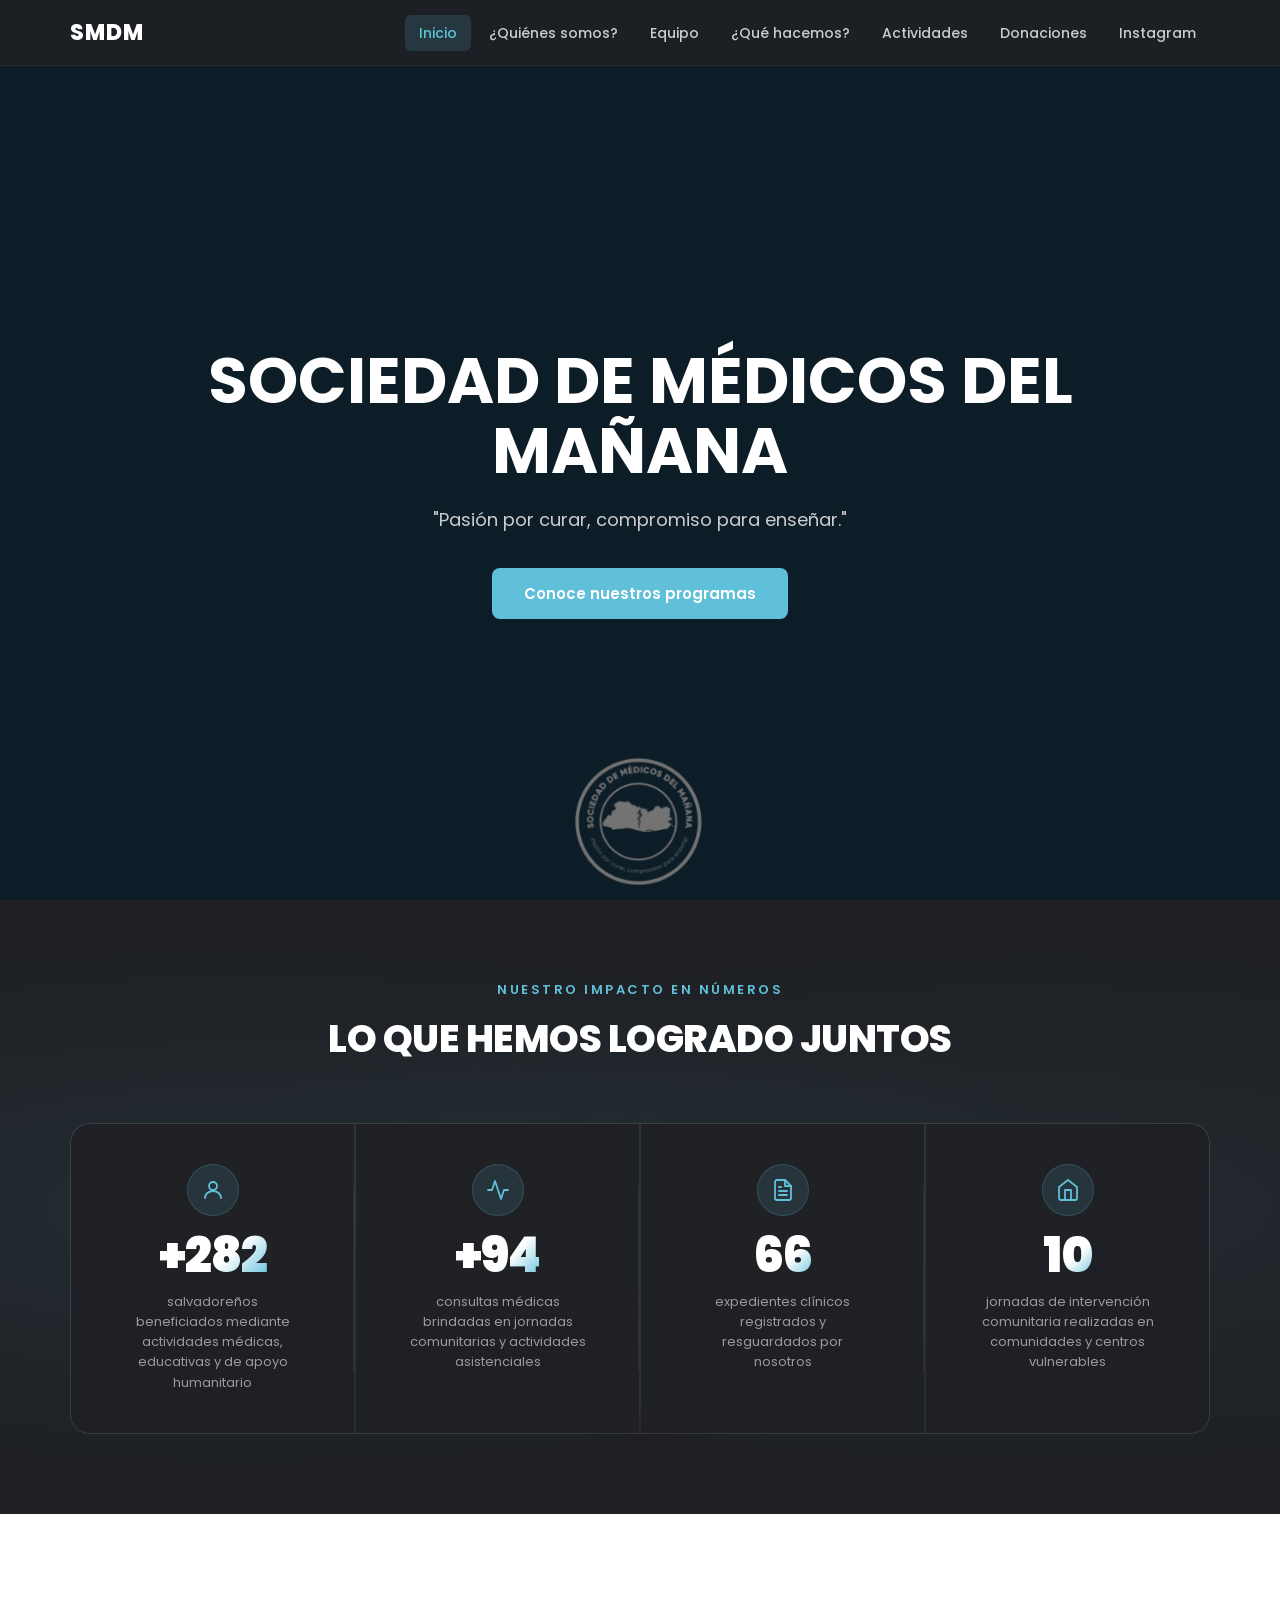
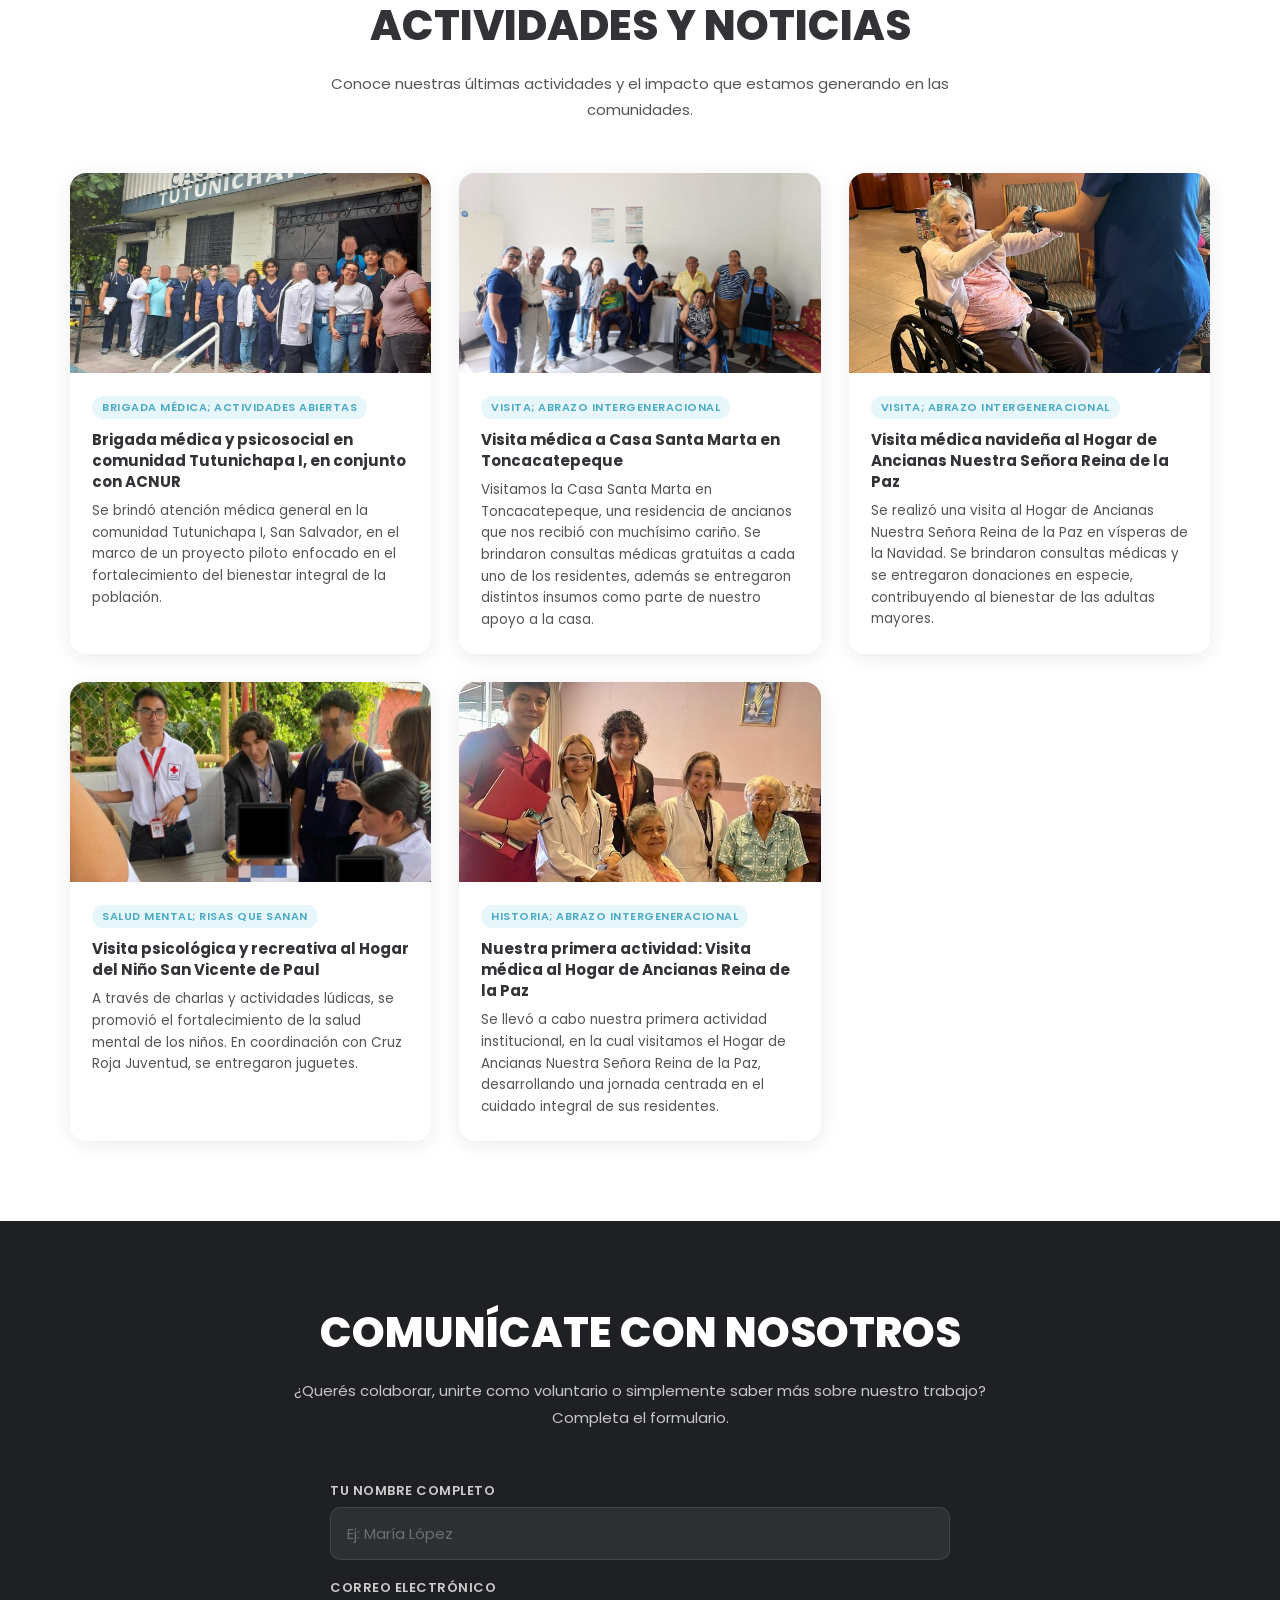
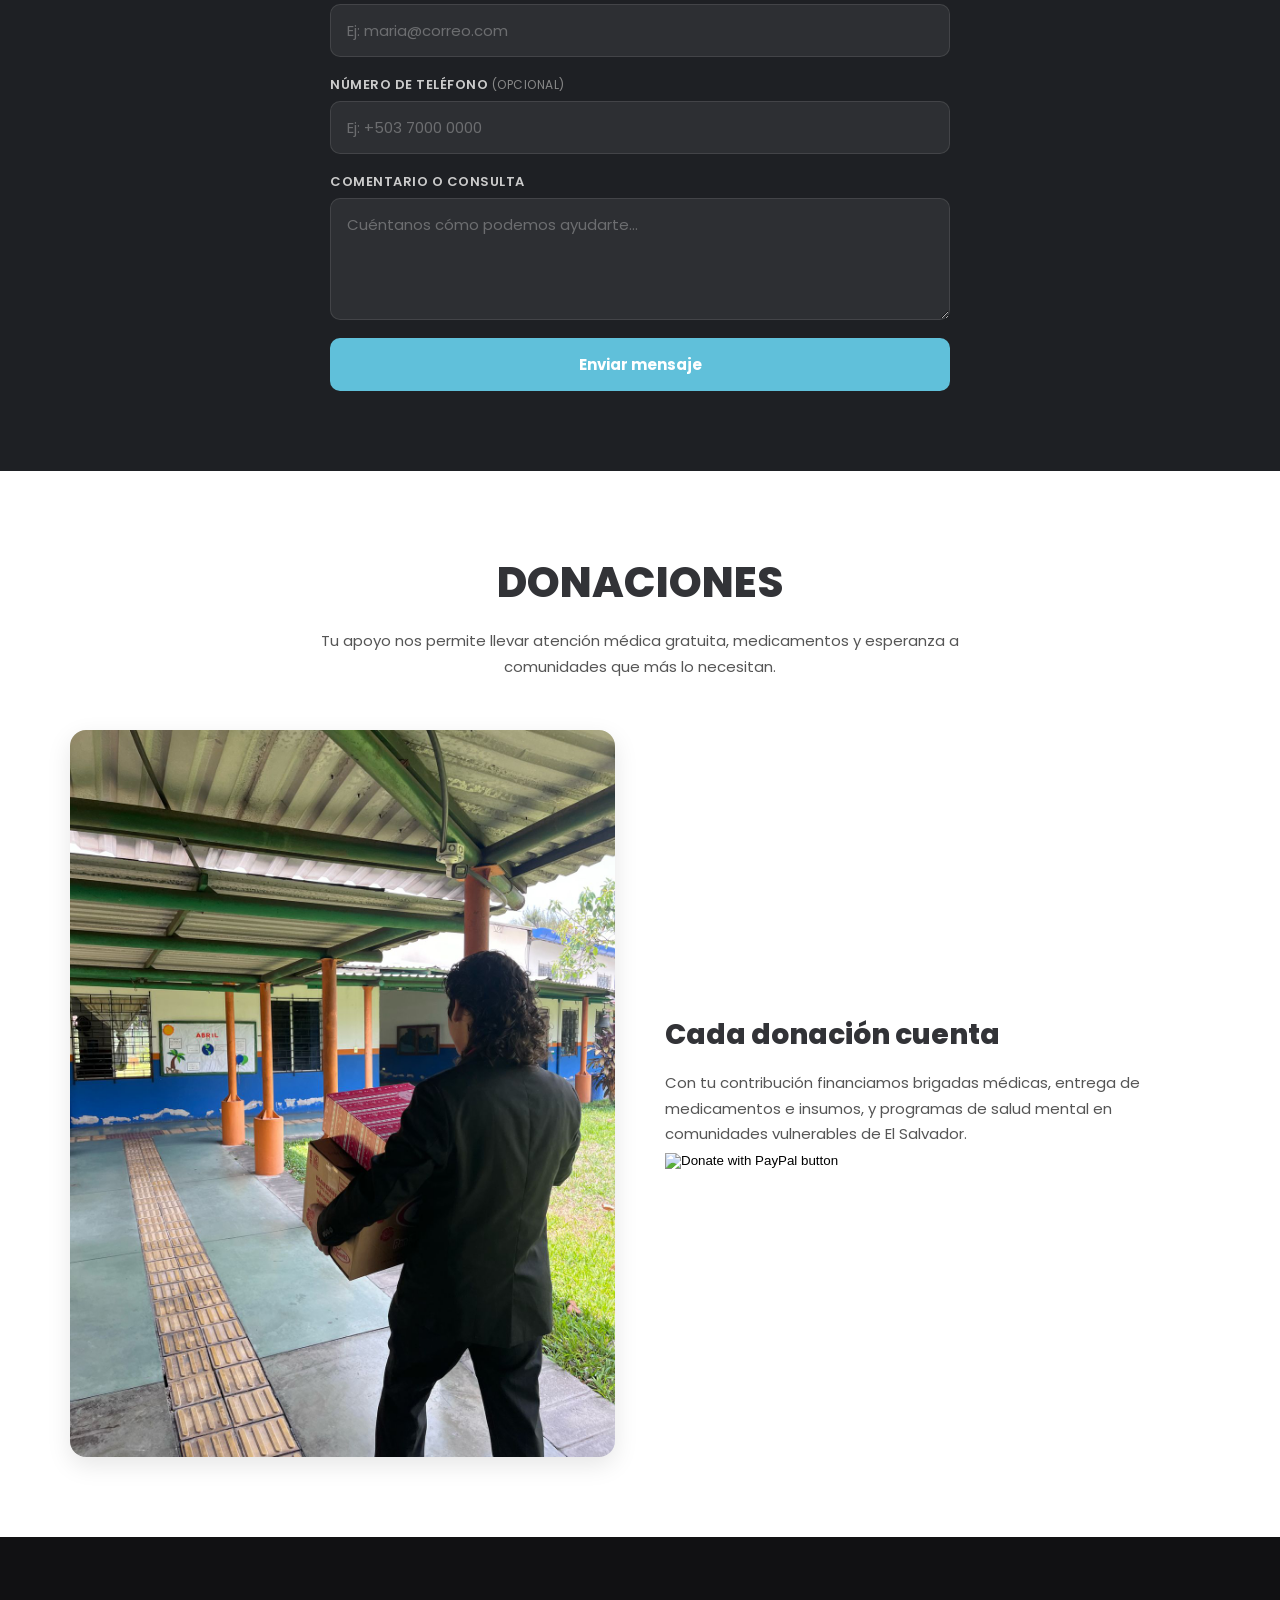
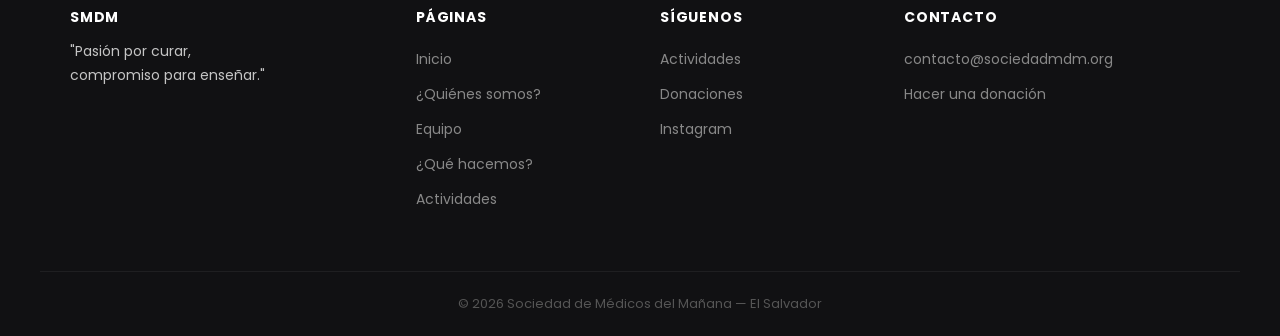
==== index.html @ a744919a "Add files via upload" ====
<!DOCTYPE html>
<html lang="es">
<head>
  <meta charset="UTF-8">
  <meta name="viewport" content="width=device-width, initial-scale=1.0">
  <title>Sociedad de Médicos del Mañana</title>
  <link rel="icon" type="image/x-icon" href="imagenes/favicon.ico">
  <link rel="preconnect" href="https://fonts.googleapis.com">
  <link rel="preconnect" href="https://fonts.gstatic.com" crossorigin>
  <link href="https://fonts.googleapis.com/css2?family=Poppins:wght@300;400;500;600;700;800;900&display=swap" rel="stylesheet">
  <link rel="stylesheet" href="style.css">
  <link rel="stylesheet" href="https://cdn.jsdelivr.net/npm/aos@2.3.4/dist/aos.css" media="print" onload="this.media='all'">
  <meta name="description" content="Sociedad de Médicos del Mañana: llevamos atención médica gratuita, educación en salud y apoyo humanitario a comunidades vulnerables de El Salvador.">
  <link rel="canonical" href="https://sociedadmdm.org/">
  <meta property="og:title" content="Sociedad de Médicos del Mañana">
  <meta property="og:description" content="Llevamos atención médica gratuita, educación en salud y apoyo humanitario a comunidades vulnerables de El Salvador.">
  <meta property="og:image" content="https://sociedadmdm.org/imagenes/MDMBACKWEB.png">
  <meta property="og:url" content="https://sociedadmdm.org/">
  <meta property="og:type" content="website">
  <meta name="twitter:card" content="summary_large_image">
  <meta name="twitter:title" content="Sociedad de Médicos del Mañana">
  <meta name="twitter:description" content="Llevamos atención médica gratuita, educación en salud y apoyo humanitario a comunidades vulnerables de El Salvador.">
  <meta name="twitter:image" content="https://sociedadmdm.org/imagenes/MDMBACKWEB.png">
</head>
<body>


  <header class="site-header">
    <div class="nav-container container">
      <a href="index.html" class="logo">SMDM</a>

      <button id="menu-toggle" class="menu-toggle" aria-expanded="false" aria-controls="navbar" aria-label="Abrir menú">
        <img src="imagenes/menu.png" class="menu-icono" alt="Menú">
      </button>

      <nav id="navbar" class="navbar">
        <ul>
          <li><a href="index.html" class="active">Inicio</a></li>
          <li><a href="quienes-somos.html">¿Quiénes somos?</a></li>
          <li><a href="equipo.html">Equipo</a></li>
          <li><a href="que-hacemos.html">¿Qué hacemos?</a></li>
          <li><a href="actividades.html">Actividades</a></li>
          <li><a href="donaciones.html">Donaciones</a></li>
          <li><a href="https://www.instagram.com/sociedad_mdm/" target="_blank" rel="noopener noreferrer">Instagram</a></li>
        </ul>
      </nav>
    </div>
  </header>

 
  <section class="hero">
    <div class="hero-content container" data-aos="fade-up">
      <h1>Sociedad de Médicos del Mañana</h1>
      <p>"Pasión por curar, compromiso para enseñar."</p>
      <a href="que-hacemos.html" class="btn-primary">Conoce nuestros programas</a>
    </div>
  </section>

  <!-- SECCIÓN DE IMPACTO -->
  <section class="seccion-impacto">
    <div class="container">
      <div class="impacto-encabezado" data-aos="fade-up">
        <p class="impacto-subtitulo">Nuestro impacto en números</p>
        <h2>Lo que hemos logrado juntos</h2>
      </div>
      <div class="impacto-cifras" data-aos="fade-up" data-aos-delay="100">

        <!-- 1: +300 Salvadoreños -->
        <div class="cifra-item">
          <div class="cifra-icono">
            <svg xmlns="http://www.w3.org/2000/svg" viewBox="0 0 24 24" fill="none" stroke="currentColor" stroke-width="1.8" stroke-linecap="round" stroke-linejoin="round">
              <circle cx="12" cy="8" r="4"/>
              <path d="M4 20c0-4 3.6-7 8-7s8 3 8 7"/>
            </svg>
          </div>
          <div class="cifra-numero" data-target="300" data-prefix="+">0</div>
          <div class="cifra-descripcion">salvadoreños beneficiados mediante actividades médicas, educativas y de apoyo humanitario</div>
        </div>

        <!-- 2: +100 Consultas -->
        <div class="cifra-item">
          <div class="cifra-icono">
            <svg xmlns="http://www.w3.org/2000/svg" viewBox="0 0 24 24" fill="none" stroke="currentColor" stroke-width="1.8" stroke-linecap="round" stroke-linejoin="round">
              <path d="M22 12h-4l-3 9L9 3l-3 9H2"/>
            </svg>
          </div>
          <div class="cifra-numero" data-target="100" data-prefix="+">0</div>
          <div class="cifra-descripcion">consultas médicas brindadas en jornadas comunitarias y actividades asistenciales</div>
        </div>

        <!-- 3: 70 Expedientes -->
        <div class="cifra-item">
          <div class="cifra-icono">
            <svg xmlns="http://www.w3.org/2000/svg" viewBox="0 0 24 24" fill="none" stroke="currentColor" stroke-width="1.8" stroke-linecap="round" stroke-linejoin="round">
              <path d="M14 2H6a2 2 0 0 0-2 2v16a2 2 0 0 0 2 2h12a2 2 0 0 0 2-2V8z"/>
              <polyline points="14 2 14 8 20 8"/>
              <line x1="16" y1="13" x2="8" y2="13"/>
              <line x1="16" y1="17" x2="8" y2="17"/>
              <polyline points="10 9 9 9 8 9"/>
            </svg>
          </div>
          <div class="cifra-numero" data-target="70">0</div>
          <div class="cifra-descripcion">expedientes clínicos registrados y resguardados por nosotros</div>
        </div>

        <!-- 4: 11 Jornadas -->
        <div class="cifra-item">
          <div class="cifra-icono">
            <svg xmlns="http://www.w3.org/2000/svg" viewBox="0 0 24 24" fill="none" stroke="currentColor" stroke-width="1.8" stroke-linecap="round" stroke-linejoin="round">
              <path d="M3 9l9-7 9 7v11a2 2 0 0 1-2 2H5a2 2 0 0 1-2-2z"/>
              <polyline points="9 22 9 12 15 12 15 22"/>
            </svg>
          </div>
          <div class="cifra-numero" data-target="11">0</div>
          <div class="cifra-descripcion">jornadas de intervención comunitaria realizadas en comunidades y centros vulnerables</div>
        </div>

      </div>
    </div>
  </section>
  <!-- FIN SECCIÓN DE IMPACTO -->

  <section class="seccion-clara">
    <div class="container">
      <div class="seccion-encabezado" data-aos="fade-up">
        <h2>Actividades y Noticias</h2>
        <p class="txt-p">Conoce nuestras últimas actividades y el impacto que estamos generando en las comunidades.</p>
      </div>

      <div class="cards-grid" data-aos="fade-up" data-aos-delay="100">

        <div class="card">
          <img src="imagenes/EquipoMDM.jpg" alt="Brigada médica en Tutunichapa">
          <div class="card-body">
            <span class="card-tag">Brigada Médica; Actividades Abiertas</span>
            <h3>Brigada médica y psicosocial en comunidad Tutunichapa I, en conjunto con ACNUR</h3>
            <p>Se brindó atención médica general en la comunidad Tutunichapa I, San Salvador, en el marco de un proyecto piloto enfocado en el fortalecimiento del bienestar integral de la población.</p>
          </div>
        </div>

        <div class="card">
          <img src="imagenes/CasaSantaMartaSMDM.jpeg" alt="Visita médica tonacatepeque">
          <div class="card-body">
            <span class="card-tag">Visita; Abrazo Intergeneracional</span>
            <h3>Visita médica a Casa Santa Marta en Toncacatepeque</h3>
            <p>Visitamos la Casa Santa Marta en Toncacatepeque, una residencia de ancianos que nos recibió con muchísimo cariño. Se brindaron consultas médicas gratuitas a cada uno de los residentes, además se entregaron distintos insumos como parte de nuestro apoyo a la casa.</p>
          </div>
        </div>

        <div class="card">
          <img src="imagenes/aliabumdmsincensu.jpeg" alt="Visita médica navideña">
          <div class="card-body">
            <span class="card-tag">Visita; Abrazo Intergeneracional</span>
            <h3>Visita médica navideña al Hogar de Ancianas Nuestra Señora Reina de la Paz</h3>
            <p>Se realizó una visita al Hogar de Ancianas Nuestra Señora Reina de la Paz en vísperas de la Navidad. Se brindaron consultas médicas y se entregaron donaciones en especie, contribuyendo al bienestar de las adultas mayores.</p>
          </div>
        </div>

        <div class="card">
          <img src="imagenes/niñosmdm.jpeg" alt="Visita al Hogar del Niño">
          <div class="card-body">
            <span class="card-tag">Salud Mental; Risas que Sanan</span>
            <h3>Visita psicológica y recreativa al Hogar del Niño San Vicente de Paul</h3>
            <p>A través de charlas y actividades lúdicas, se promovió el fortalecimiento de la salud mental de los niños. En coordinación con Cruz Roja Juventud, se entregaron juguetes.</p>
          </div>
        </div>


        <div class="card">
          <img src="imagenes/firsttimesincensu.jpeg" alt="Primera actividad SMDM">
          <div class="card-body">
            <span class="card-tag">Historia; Abrazo Intergeneracional</span>
            <h3>Nuestra primera actividad: Visita médica al Hogar de Ancianas Reina de la Paz</h3>
            <p>Se llevó a cabo nuestra primera actividad institucional, en la cual visitamos el Hogar de Ancianas Nuestra Señora Reina de la Paz, desarrollando una jornada centrada en el cuidado integral de sus residentes.</p>
          </div>
        </div>

      </div>
    </div>
  </section>

 
  <section class="seccion-oscura">
    <div class="container">
      <div class="seccion-encabezado claro" data-aos="fade-up">
        <h2>Comunícate con nosotros</h2>
        <p class="txt-p claro">¿Querés colaborar, unirte como voluntario o simplemente saber más sobre nuestro trabajo? Completa el formulario.</p>
      </div>

      <form action="https://formsubmit.co/sociedadmedicosdelmanana@gmail.com" method="POST" class="formulario-contacto" data-aos="fade-up" data-aos-delay="100">
        <div class="form-group">
          <label for="nombre">Tu nombre completo</label>
          <input type="text" id="nombre" name="nombre" placeholder="Ej: María López" required>
        </div>
        <div class="form-group">
          <label for="email">Correo electrónico</label>
          <input type="email" id="email" name="email" placeholder="Ej: maria@correo.com" required>
        </div>
        <div class="form-group">
          <label for="telefono">Número de teléfono <span class="opcional">(opcional)</span></label>
          <input type="tel" id="telefono" name="telefono" placeholder="Ej: +503 7000 0000">
        </div>
        <div class="form-group">
          <label for="mensaje">Comentario o consulta</label>
          <textarea id="mensaje" name="mensaje" rows="4" placeholder="Cuéntanos cómo podemos ayudarte..." required></textarea>
        </div>
        <button type="submit">Enviar mensaje</button>
      </form>
    </div>
  </section>

  
  <section class="seccion-clara" id="dona">
    <div class="container">
      <div class="seccion-encabezado" data-aos="fade-up">
        <h2>Donaciones</h2>
        <p class="txt-p">Tu apoyo nos permite llevar atención médica gratuita, medicamentos y esperanza a comunidades que más lo necesitan.</p>
      </div>

      <div class="donacion-bloque" data-aos="fade-up" data-aos-delay="100">
        <div class="donacion-imagen">
          <img src="imagenes/donacion.jpg" alt="Apoyo comunitario">
        </div>
        <div class="donacion-info">
          <h3>Cada donación cuenta</h3>
          <p>Con tu contribución financiamos brigadas médicas, entrega de medicamentos e insumos, y programas de salud mental en comunidades vulnerables de El Salvador.</p>
           <form action="https://www.paypal.com/donate" method="post" target="_top">
<input type="hidden" name="hosted_button_id" value="MQRLVW6FL57GQ" />
<input type="image" src="https://www.paypalobjects.com/en_US/i/btn/btn_donateCC_LG.gif" border="0" name="submit" title="PayPal - The safer, easier way to pay online!" alt="Donate with PayPal button" />
<img alt="" border="0" src="https://www.paypal.com/en_SV/i/scr/pixel.gif" width="1" height="1" />
</form>
        </div>
      </div>
    </div>
  </section>

 
  <footer class="footer">
    <div class="footer-content container">
      <div class="footer-col">
        <h3 class="logo" style="margin-bottom: 12px;">SMDM</h3>
        <p style="color:#c5c5c5; font-size:14px; line-height:1.7;">"Pasión por curar,<br>compromiso para enseñar."</p>
      </div>
      <div class="footer-col">
        <h3>Páginas</h3>
        <ul>
          <li><a href="index.html">Inicio</a></li>
          <li><a href="quienes-somos.html">¿Quiénes somos?</a></li>
          <li><a href="equipo.html">Equipo</a></li>
          <li><a href="que-hacemos.html">¿Qué hacemos?</a></li>
          <li><a href="actividades.html">Actividades</a></li>
        </ul>
      </div>
      <div class="footer-col">
        <h3>Síguenos</h3>
        <ul>
          <li><a href="actividades.html">Actividades</a></li>
          <li><a href="donaciones.html">Donaciones</a></li>
          <li><a href="https://www.instagram.com/sociedad_mdm/" target="_blank" rel="noopener noreferrer">Instagram</a></li>
        </ul>
      </div>
      <div class="footer-col">
        <h3>Contacto</h3>
        <ul>
          <li><a href="mailto:contacto@sociedadmdm.org">contacto@sociedadmdm.org</a></li>
          <li><a href="donaciones.html">Hacer una donación</a></li>
        </ul>
      </div>
    </div>
    <div class="footer-bottom container">
      <p>© 2026 Sociedad de Médicos del Mañana — El Salvador</p>
    </div>
  </footer>

  <script src="https://cdn.jsdelivr.net/npm/aos@2.3.4/dist/aos.js"></script>
  <script>
    AOS.init({ duration: 900, once: true });
    const toggle = document.getElementById('menu-toggle');
    const navbar = document.getElementById('navbar');
    toggle.addEventListener('click', () => {
      const isOpen = navbar.classList.toggle('open');
      toggle.setAttribute('aria-expanded', isOpen);
    });

    // Contador animado — arranca cuando la sección entra en pantalla
    function animarContador(el) {
      const target = parseInt(el.dataset.target, 10);
      const prefix = el.dataset.prefix || '';
      const duration = 1800; // ms
      const start = performance.now();

      function easeOut(t) { return 1 - Math.pow(1 - t, 3); }

      function step(now) {
        const elapsed = now - start;
        const progress = Math.min(elapsed / duration, 1);
        const value = Math.round(easeOut(progress) * target);
        el.textContent = prefix + value;
        if (progress < 1) requestAnimationFrame(step);
      }
      requestAnimationFrame(step);
    }

    const observer = new IntersectionObserver((entries) => {
      entries.forEach(entry => {
        if (entry.isIntersecting) {
          entry.target.querySelectorAll('.cifra-numero[data-target]').forEach(animarContador);
          observer.unobserve(entry.target);
        }
      });
    }, { threshold: 0.3 });

    const seccionImpacto = document.querySelector('.seccion-impacto');
    if (seccionImpacto) observer.observe(seccionImpacto);
  </script>
</body>
</html>
---- style.css ----
@import url('https://fonts.googleapis.com/css2?family=Poppins:wght@300;400;500;600;700;800;900&display=swap');


* {
  margin: 0;
  padding: 0;
  box-sizing: border-box;
  text-decoration: none;
  list-style: none;
}

html { scroll-behavior: smooth; }

body {
  font-family: "Poppins", sans-serif;
  background-color: #ffffff;
  color: #323337;
}

.container {
  max-width: 1200px;
  margin: 0 auto;
  padding: 0 30px;
}

img { display: block; }


:root {
  --azul:      #60c0da;
  --azul-dark: #49abc4;
  --oscuro:    #1e2024;
  --gris:      #E1E2E6;
  --texto:     #323337;
  --texto-sub: #555;
}


.site-header {
  position: fixed;
  top: 0;
  left: 0;
  right: 0;
  z-index: 100;
  background-color: rgba(30, 32, 36, 0.95);
  backdrop-filter: blur(8px);
  border-bottom: 1px solid rgba(255,255,255,0.06);
}

.nav-container {
  display: flex;
  align-items: center;
  justify-content: space-between;
  height: 65px;
}

.logo {
  color: #ffffff;
  font-size: 22px;
  font-weight: 800;
  letter-spacing: 1px;
}

.logo:hover { color: var(--azul); }

.navbar ul {
  display: flex;
  align-items: center;
  gap: 4px;
}

.navbar ul li a {
  font-size: 14px;
  font-weight: 500;
  color: #cccccc;
  padding: 8px 14px;
  border-radius: 6px;
  transition: color 0.2s, background 0.2s;
}

.navbar ul li a:hover,
.navbar ul li a.active {
  color: #ffffff;
  background-color: rgba(96, 192, 218, 0.15);
}

.navbar ul li a.active {
  color: var(--azul);
}

.menu-toggle {
  display: none;
  background: none;
  border: none;
  cursor: pointer;
}

.menu-icono {
  width: 24px;
  filter: invert(1);
}


.hero {
  background-image: linear-gradient(rgba(0,0,0,0.55), rgba(0,0,0,0.55)),
                    url(imagenes/BACKGROUND4WEB.png);
  background-position: center bottom;
  background-repeat: no-repeat;
  background-size: cover;
  min-height: 100vh;
  display: flex;
  align-items: center;
  justify-content: center;
  text-align: center;
  padding-top: 65px;
}

.hero-content h1 {
  font-size: 64px;
  line-height: 1.1;
  color: #ffffff;
  text-transform: uppercase;
  margin-bottom: 20px;
}

.hero-content p {
  font-size: 18px;
  color: #cccccc;
  margin-bottom: 35px;
}

.page-banner {
  background-image: linear-gradient(rgba(0,0,0,0.6), rgba(0,0,0,0.6)),
                    url(imagenes/BACKGROUND4WEB.png);
  background-position: center;
  background-size: cover;
  padding: 130px 30px 70px;
  text-align: center;
}

.page-banner h1 {
  font-size: 52px;
  color: #ffffff;
  text-transform: uppercase;
  margin-bottom: 12px;
}

.page-banner p {
  font-size: 16px;
  color: #cccccc;
  max-width: 600px;
  margin: 0 auto;
}


.btn-primary {
  display: inline-block;
  background-color: var(--azul);
  color: #ffffff;
  font-weight: 600;
  font-size: 15px;
  padding: 14px 32px;
  border-radius: 8px;
  transition: background 0.3s, transform 0.2s;
}

.btn-primary:hover {
  background-color: var(--azul-dark);
  transform: translateY(-2px);
}


.seccion-clara {
  background-color: #ffffff;
  padding: 80px 0;
}

.seccion-gris {
  background-color: var(--gris);
  padding: 80px 0;
}

.seccion-oscura {
  background-color: var(--oscuro);
  padding: 80px 0;
}

.seccion-oscura.servicios-bg {
  background-image: linear-gradient(rgba(0,0,0,0.65), rgba(0,0,0,0.65)),
                    url(imagenes/BackGround222.jpg);
  background-position: center center;
  background-repeat: no-repeat;
  background-size: cover;
  background-attachment: fixed;
}

.seccion-acento {
  background-color: var(--azul);
  padding: 70px 0;
  text-align: center;
}

.seccion-acento h2 {
  font-size: 36px;
  color: #ffffff;
  margin-bottom: 16px;
}

.seccion-encabezado {
  text-align: center;
  margin-bottom: 50px;
}

.seccion-encabezado h2 {
  font-size: 42px;
  font-weight: 800;
  color: var(--texto);
  text-transform: uppercase;
  margin-bottom: 14px;
}

.seccion-encabezado.claro h2 {
  color: #ffffff;
}


.txt-p {
  font-size: 15px;
  color: var(--texto-sub);
  line-height: 1.75;
  max-width: 700px;
  margin: 0 auto;
}

.txt-p.claro {
  color: rgba(255,255,255,0.75);
}


.card {
  background-color: #ffffff;
  border-radius: 16px;
  box-shadow: 0 4px 20px rgba(0, 0, 0, 0.08);
  overflow: hidden;
  transition: transform 0.3s ease, box-shadow 0.3s ease;
}

.card:hover {
  transform: translateY(-6px);
  box-shadow: 0 10px 30px rgba(0, 0, 0, 0.14);
}

.card img {
  width: 100%;
  height: 200px;
  object-fit: cover;
}

.card.centrado img {
  height: 180px;
  object-fit: contain;
  padding: 20px;
  background-color: #f8f8f8;
}

.card-body {
  padding: 20px 22px 24px;
}

.card-body h3 {
  font-size: 15px;
  font-weight: 700;
  color: var(--texto);
  margin-bottom: 8px;
  line-height: 1.4;
}

.card-body p {
  font-size: 13.5px;
  color: var(--texto-sub);
  line-height: 1.6;
}

.card-tag {
  display: inline-block;
  background-color: rgba(96, 192, 218, 0.15);
  color: var(--azul-dark);
  font-size: 11px;
  font-weight: 600;
  padding: 3px 10px;
  border-radius: 20px;
  margin-bottom: 10px;
  text-transform: uppercase;
  letter-spacing: 0.5px;
}


.cards-grid {
  display: grid;
  grid-template-columns: repeat(auto-fill, minmax(270px, 1fr));
  gap: 28px;
}

.cards-grid.tres-col {
  grid-template-columns: repeat(3, 1fr);
}


.dos-columnas {
  display: grid;
  grid-template-columns: 1fr 1fr;
  gap: 60px;
  align-items: center;
}

.col-texto h2 {
  font-size: 36px;
  font-weight: 800;
  color: var(--texto);
  margin-bottom: 20px;
  text-transform: uppercase;
}


.misionvision-content {
  display: grid;
  grid-template-columns: 1fr 1fr;
  gap: 30px;
}

.misionvision-caja {
  background-color: #ffffff;
  border-radius: 16px;
  box-shadow: 0 4px 20px rgba(0,0,0,0.08);
  padding: 40px 36px;
  text-align: center;
  transition: transform 0.3s, box-shadow 0.3s;
}

.misionvision-caja:hover {
  transform: translateY(-5px);
  box-shadow: 0 10px 30px rgba(0,0,0,0.14);
}

.mv-icono {
  font-size: 40px;
  margin-bottom: 16px;
}

.misionvision-caja h3 {
  font-size: 26px;
  font-weight: 800;
  color: var(--texto);
  text-transform: uppercase;
  margin-bottom: 18px;
}

.misionvision-caja .txt-p {
  margin: 0;
  text-align: left;
}


.historia-bloque {
  max-width: 800px;
  margin: 0 auto;
  position: relative;
  padding-left: 40px;
  border-left: 3px solid var(--azul);
}

.historia-entrada {
  display: flex;
  gap: 30px;
  margin-bottom: 50px;
  position: relative;
}

.historia-entrada::before {
  content: '';
  position: absolute;
  left: -49px;
  top: 6px;
  width: 14px;
  height: 14px;
  background-color: var(--azul);
  border-radius: 50%;
  border: 3px solid #ffffff;
  box-shadow: 0 0 0 2px var(--azul);
}

.historia-año {
  font-size: 13px;
  font-weight: 700;
  color: var(--azul-dark);
  background-color: rgba(96,192,218,0.12);
  padding: 4px 14px;
  border-radius: 20px;
  min-width: 68px;
  text-align: center;
  align-self: flex-start;
  margin-top: 2px;
  white-space: nowrap;
}

.historia-texto h4 {
  font-size: 18px;
  font-weight: 700;
  color: var(--texto);
  margin-bottom: 10px;
}

.historia-texto .txt-p {
  margin: 0;
  color: #777;
  font-style: italic;
  max-width: none;
}


.galeria {
  display: grid;
  grid-template-columns: repeat(3, 1fr);
  gap: 20px;
}

.galeria img {
  width: 100%;
  height: 220px;
  object-fit: cover;
  border-radius: 14px;
  box-shadow: 0 4px 16px rgba(0,0,0,0.1);
  transition: transform 0.3s;
}

.galeria img:hover {
  transform: scale(1.03);
}


.servicios-grid {
  display: flex;
  justify-content: center;
  gap: 60px;
  flex-wrap: wrap;
}

.servicio-item {
  text-align: center;
}

.servicio-item img {
  width: 60px;
  margin: 0 auto 14px;
  filter: invert(1);
}

.servicio-item h3 {
  color: #ffffff;
  font-size: 16px;
  font-weight: 600;
}

.programas-lista {
  display: flex;
  flex-direction: column;
  gap: 60px;
}

.programa-detalle {
  display: grid;
  grid-template-columns: 1fr 1fr;
  gap: 50px;
  align-items: center;
}

.programa-detalle.invertido {
  direction: rtl;
}

.programa-detalle.invertido > * {
  direction: ltr;
}

.programa-imagen img {
  width: 100%;
  border-radius: 16px;
  box-shadow: 0 8px 24px rgba(0,0,0,0.12);
}

.programa-info h3 {
  font-size: 26px;
  font-weight: 800;
  color: var(--texto);
  margin-bottom: 14px;
  margin-top: 8px;
}

.programa-info .txt-p {
  margin: 0;
  max-width: none;
}


.donacion-bloque {
  display: grid;
  grid-template-columns: 1fr 1fr;
  gap: 50px;
  align-items: center;
}

.donacion-imagen img {
  width: 100%;
  border-radius: 16px;
  box-shadow: 0 8px 24px rgba(0,0,0,0.1);
}

.donacion-info h3 {
  font-size: 28px;
  font-weight: 800;
  color: var(--texto);
  margin-bottom: 14px;
}

.donacion-info p {
  font-size: 15px;
  color: var(--texto-sub);
  line-height: 1.7;
}


.formulario-contacto {
  max-width: 620px;
  margin: 0 auto;
  display: flex;
  flex-direction: column;
  gap: 18px;
}

.form-group {
  display: flex;
  flex-direction: column;
  gap: 6px;
  text-align: left;
}

.form-group label {
  font-size: 13px;
  font-weight: 600;
  color: #cccccc;
  text-transform: uppercase;
  letter-spacing: 0.5px;
}

.opcional {
  font-weight: 400;
  color: #888;
  font-size: 12px;
}

.formulario-contacto input,
.formulario-contacto textarea {
  padding: 14px 16px;
  border: 1px solid rgba(255,255,255,0.1);
  border-radius: 10px;
  background-color: rgba(255,255,255,0.07);
  color: #ffffff;
  font-family: "Poppins", sans-serif;
  font-size: 15px;
  transition: border-color 0.2s;
}

.formulario-contacto input::placeholder,
.formulario-contacto textarea::placeholder {
  color: rgba(255,255,255,0.3);
}

.formulario-contacto input:focus,
.formulario-contacto textarea:focus {
  outline: none;
  border-color: var(--azul);
}

.formulario-contacto button {
  padding: 15px;
  background-color: var(--azul);
  color: white;
  font-weight: 700;
  font-family: "Poppins", sans-serif;
  border: none;
  border-radius: 10px;
  font-size: 15px;
  cursor: pointer;
  transition: background 0.3s, transform 0.2s;
}

.formulario-contacto button:hover {
  background-color: var(--azul-dark);
  transform: translateY(-2px);
}


.footer {
  background-color: #111113;
  padding: 70px 0 0;
}

.footer-content {
  display: grid;
  grid-template-columns: 1.5fr 1fr 1fr 1.5fr;
  gap: 40px;
  padding-bottom: 50px;
}

.footer-col h3 {
  font-size: 14px;
  font-weight: 700;
  color: #ffffff;
  text-transform: uppercase;
  letter-spacing: 0.8px;
  margin-bottom: 18px;
}

.footer-col ul li {
  margin-bottom: 10px;
}

.footer-col ul li a {
  font-size: 14px;
  color: #888;
  transition: color 0.2s;
}

.footer-col ul li a:hover {
  color: var(--azul);
}

.footer-bottom {
  border-top: 1px solid rgba(255,255,255,0.06);
  padding: 22px 0;
  text-align: center;
}

.footer-bottom p {
  font-size: 13px;
  color: #555;
}


@media (max-width: 991px) {

  
  .menu-toggle { display: block; }

  .navbar {
    position: absolute;
    top: 65px;
    left: 0;
    right: 0;
    background-color: rgba(30,32,36,0.98);
    display: none;
    flex-direction: column;
    padding: 20px 0;
    border-top: 1px solid rgba(255,255,255,0.06);
  }

  .navbar.open { display: flex; }

  .navbar ul {
    flex-direction: column;
    width: 100%;
    gap: 0;
  }

  .navbar ul li a {
    display: block;
    padding: 12px 30px;
    border-radius: 0;
  }

 
  .hero-content h1 { font-size: 36px; }
  .page-banner h1  { font-size: 32px; }

  
  .seccion-encabezado h2 { font-size: 30px; }

  .dos-columnas,
  .misionvision-content,
  .donacion-bloque,
  .programa-detalle,
  .programa-detalle.invertido,
  .cards-grid.tres-col,
  .galeria,
  .footer-content {
    grid-template-columns: 1fr;
    direction: ltr;
  }

  .programa-detalle.invertido > * { direction: ltr; }

  .cards-grid { grid-template-columns: 1fr; }

  .servicios-grid { gap: 30px; }
}
.dos-columnas {
  display: grid;
  grid-template-columns: 1fr 1fr;
  gap: 60px;
  align-items: center;
}

.col-imagen img {
  max-height: 340px;
  width: 100%;
  object-fit: cover;
  border-radius: 20px;
  box-shadow: 0 4px 12px rgba(0, 0, 0, 0.15);
}


/* ============================================================
   SECCIÓN DE IMPACTO / CIFRAS
   ============================================================ */

.seccion-impacto {
  background-color: var(--oscuro);
  padding: 80px 0;
  position: relative;
  overflow: hidden;
}

.seccion-impacto::before {
  content: '';
  position: absolute;
  inset: 0;
  background: radial-gradient(ellipse at 20% 50%, rgba(96, 192, 218, 0.08) 0%, transparent 60%),
              radial-gradient(ellipse at 80% 50%, rgba(96, 192, 218, 0.06) 0%, transparent 60%);
  pointer-events: none;
}

.impacto-encabezado {
  text-align: center;
  margin-bottom: 56px;
}

.impacto-subtitulo {
  font-size: 13px;
  font-weight: 600;
  color: var(--azul);
  text-transform: uppercase;
  letter-spacing: 2.5px;
  margin-bottom: 10px;
}

.impacto-encabezado h2 {
  font-size: 38px;
  font-weight: 800;
  color: #ffffff;
  text-transform: uppercase;
  letter-spacing: -0.5px;
}

.impacto-cifras {
  display: grid;
  grid-template-columns: repeat(4, 1fr);
  gap: 2px;
  background-color: rgba(255,255,255,0.05);
  border-radius: 20px;
  overflow: hidden;
  border: 1px solid rgba(255,255,255,0.07);
}

.cifra-item {
  background-color: rgba(30, 32, 36, 0.9);
  padding: 40px 28px;
  text-align: center;
  display: flex;
  flex-direction: column;
  align-items: center;
  gap: 12px;
  transition: background-color 0.3s;
  position: relative;
}

.cifra-item:hover {
  background-color: rgba(96, 192, 218, 0.07);
}

.cifra-item:not(:last-child)::after {
  content: '';
  position: absolute;
  right: 0;
  top: 20%;
  height: 60%;
  width: 1px;
  background-color: rgba(255,255,255,0.07);
}

.cifra-icono {
  width: 52px;
  height: 52px;
  border-radius: 50%;
  background-color: rgba(96, 192, 218, 0.12);
  display: flex;
  align-items: center;
  justify-content: center;
  margin-bottom: 4px;
  border: 1px solid rgba(96, 192, 218, 0.2);
}

.cifra-icono svg {
  width: 24px;
  height: 24px;
  color: var(--azul);
}

.cifra-numero {
  font-size: 48px;
  font-weight: 900;
  color: #ffffff;
  line-height: 1;
  letter-spacing: -1px;
  background: linear-gradient(135deg, #ffffff 60%, var(--azul));
  -webkit-background-clip: text;
  -webkit-text-fill-color: transparent;
  background-clip: text;
}

.cifra-descripcion {
  font-size: 13px;
  color: rgba(255,255,255,0.55);
  line-height: 1.55;
  max-width: 180px;
  margin: 0 auto;
}

@media (max-width: 991px) {
  .impacto-cifras {
    grid-template-columns: repeat(2, 1fr);
  }

  .cifra-item:not(:last-child)::after {
    display: none;
  }

  .impacto-encabezado h2 {
    font-size: 28px;
  }

  .cifra-numero {
    font-size: 40px;
  }
}

@media (max-width: 540px) {
  .impacto-cifras {
    grid-template-columns: 1fr;
  }
}

/* ============================================================
   PÁGINA DE DONACIONES
   ============================================================ */

.impacto-card {
  display: flex;
  flex-direction: row;
  align-items: center;
  gap: 16px;
  padding: 20px;
  overflow: visible;
}

.impacto-card img {
  width: 75px;
  height: 75px;
  object-fit: cover;
  border-radius: 12px;
  flex-shrink: 0;
}

.impacto-card .card-tag {
  font-size: 13px;
  padding: 4px 14px;
}

.impacto-card h3 {
  font-size: 14px;
  font-weight: 700;
  color: var(--texto);
  margin-bottom: 5px;
  line-height: 1.4;
}

.impacto-card p {
  font-size: 13px;
  color: var(--texto-sub);
  line-height: 1.55;
  margin: 0;
}

.cards-grid.impacto-grid {
  grid-template-columns: repeat(auto-fill, minmax(260px, 1fr));
}

@media (max-width: 991px) {
  .cards-grid.impacto-grid {
    grid-template-columns: 1fr;
  }
}
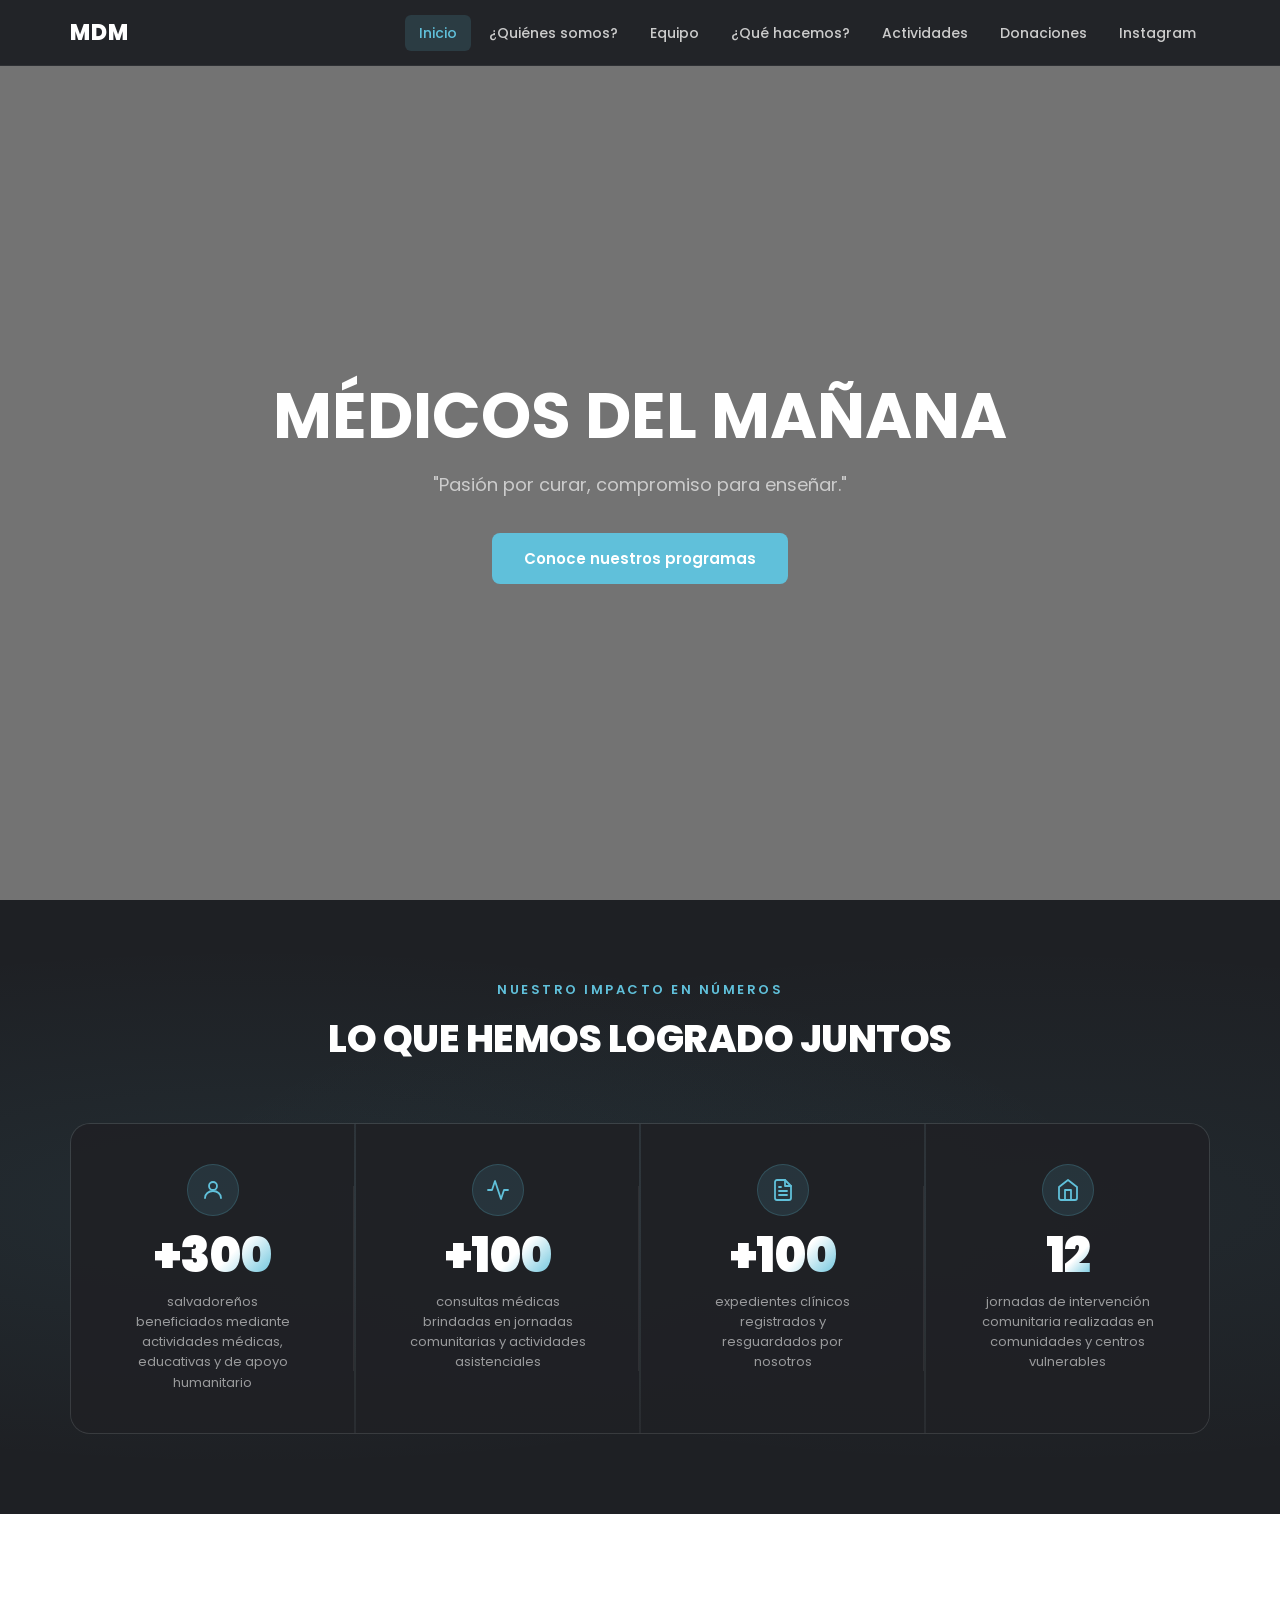
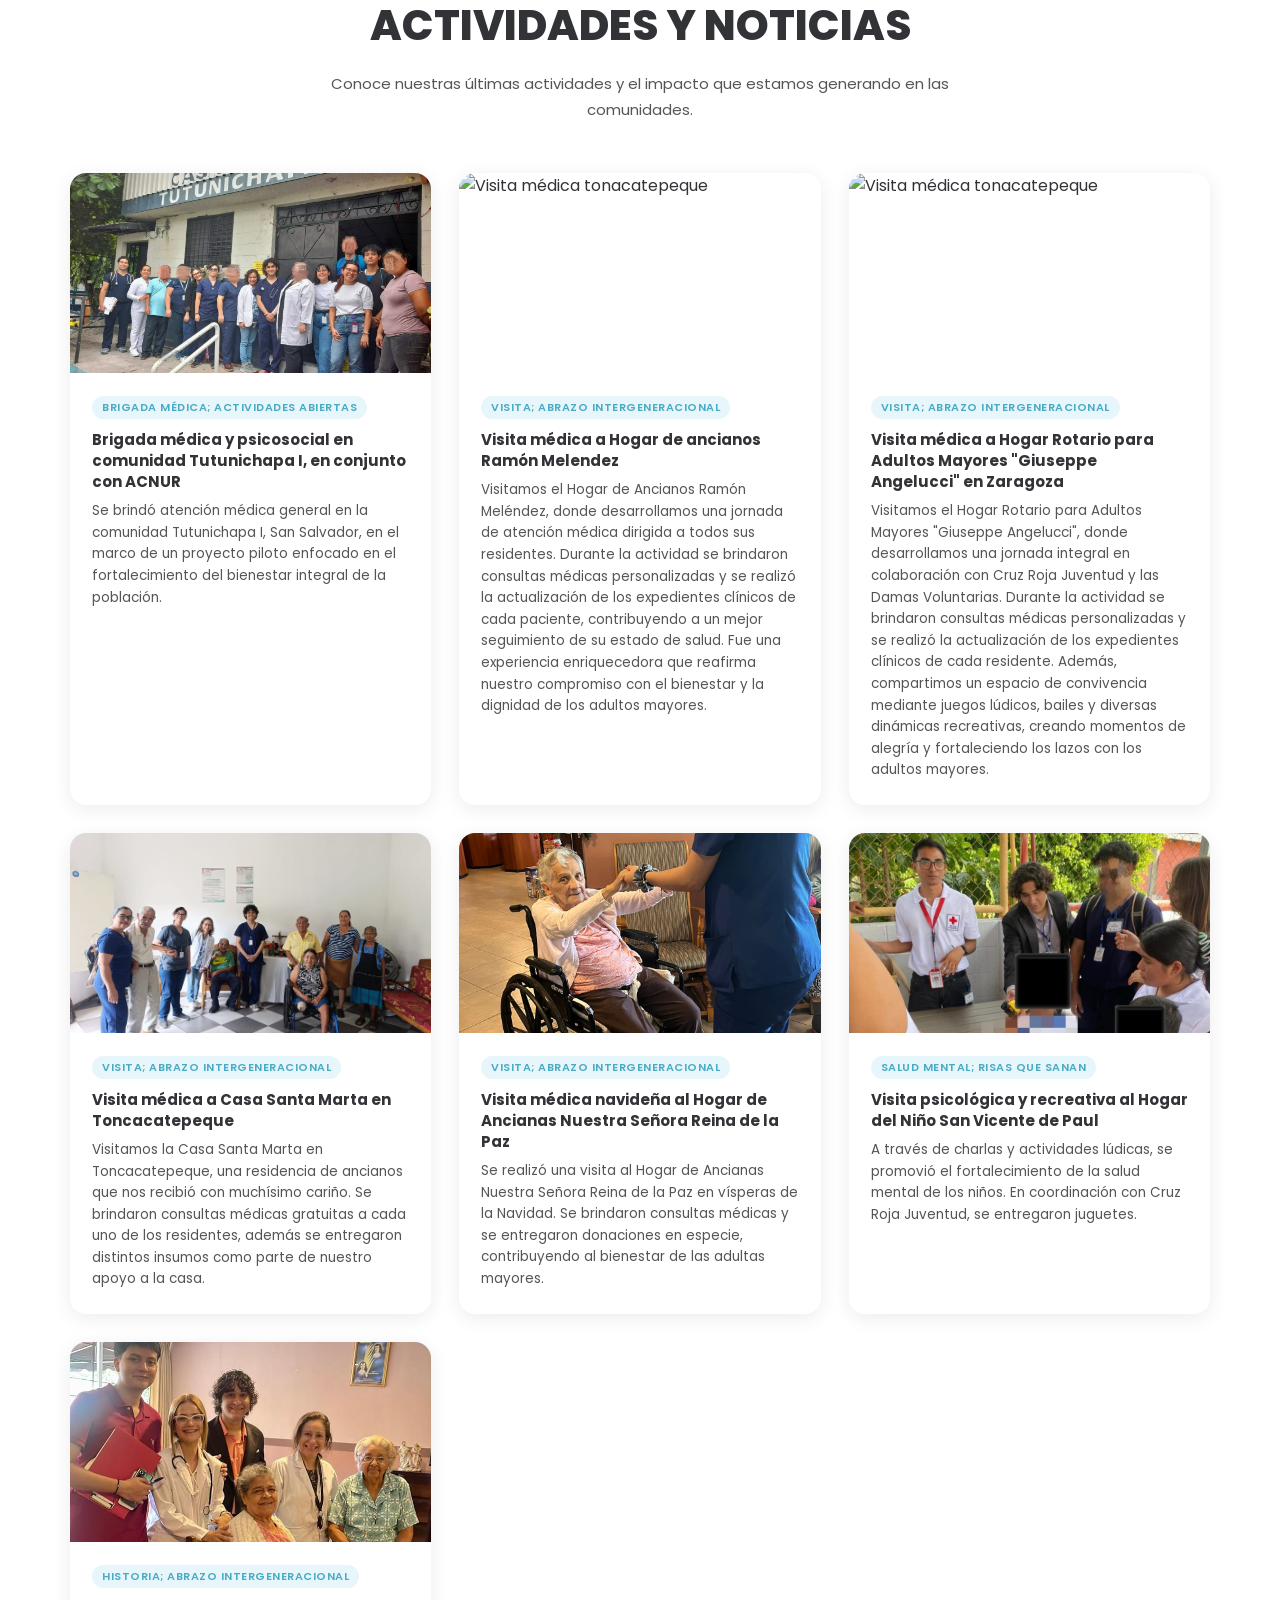
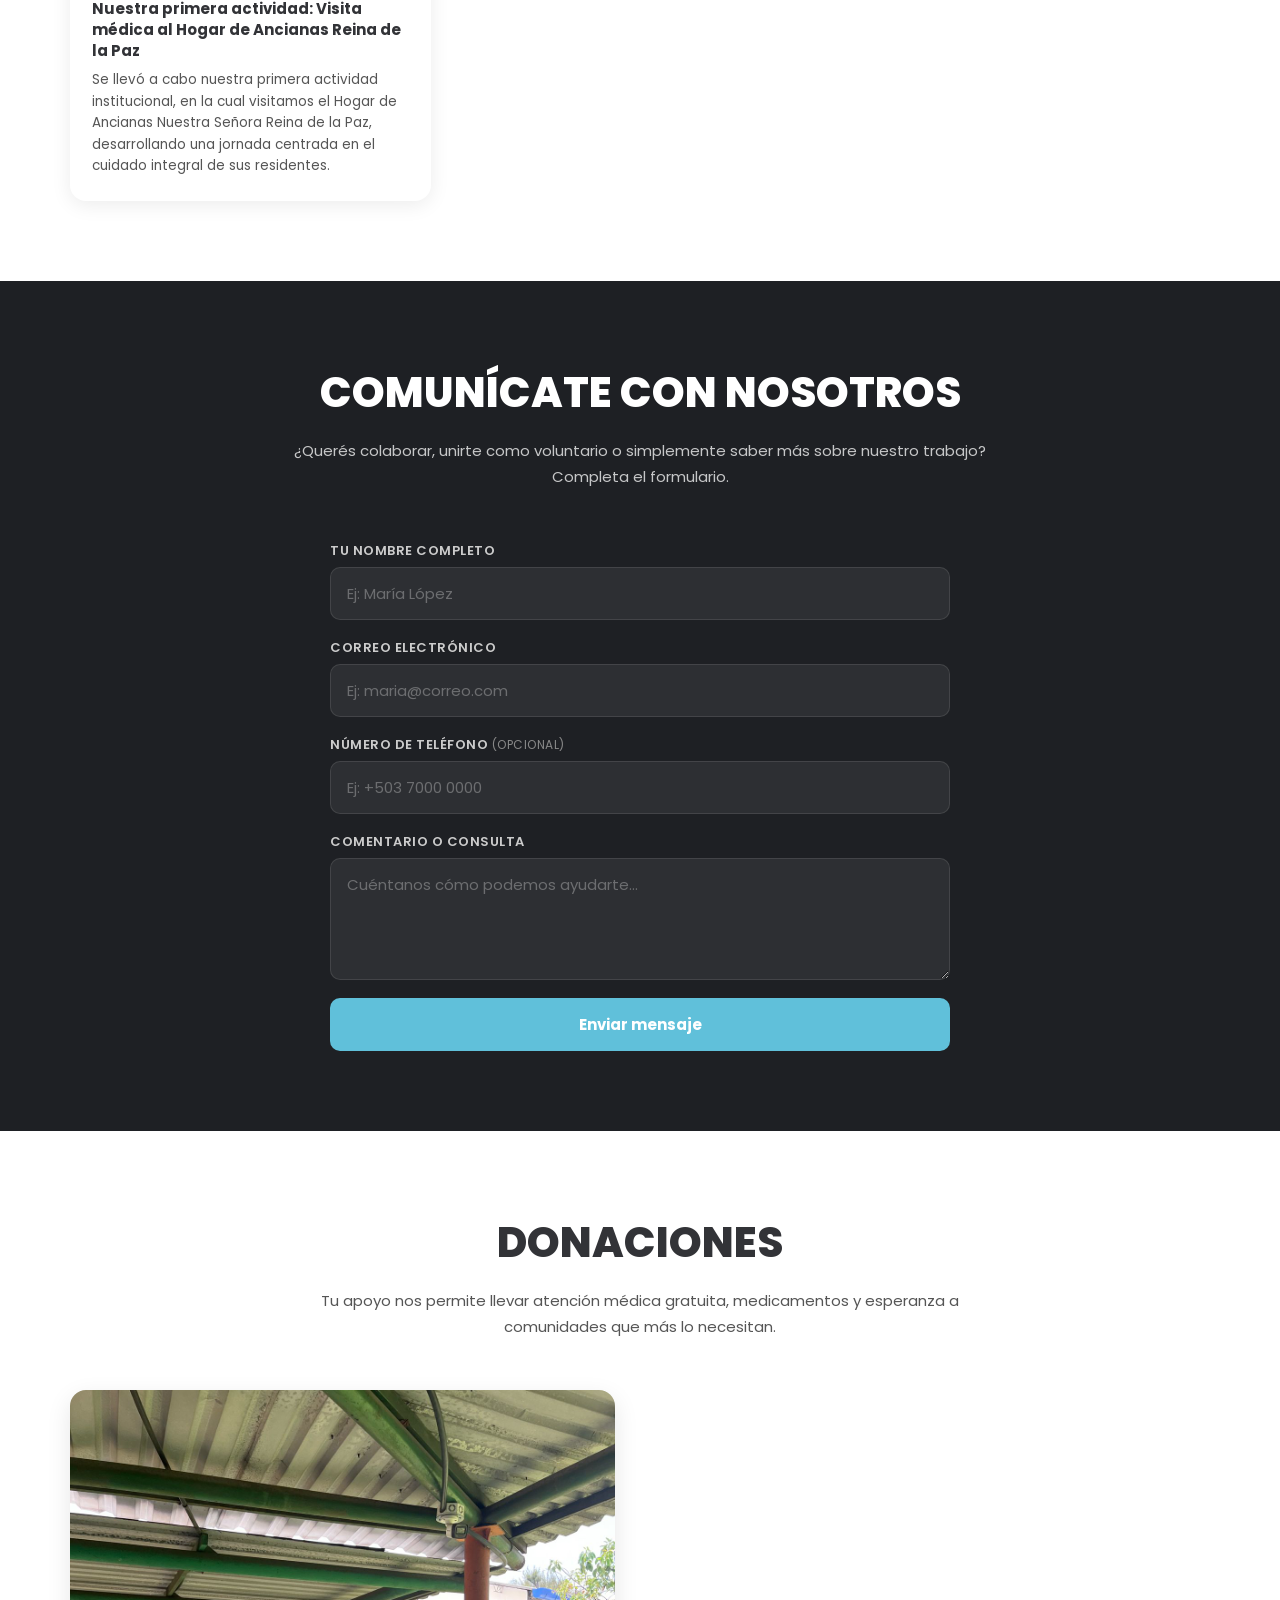
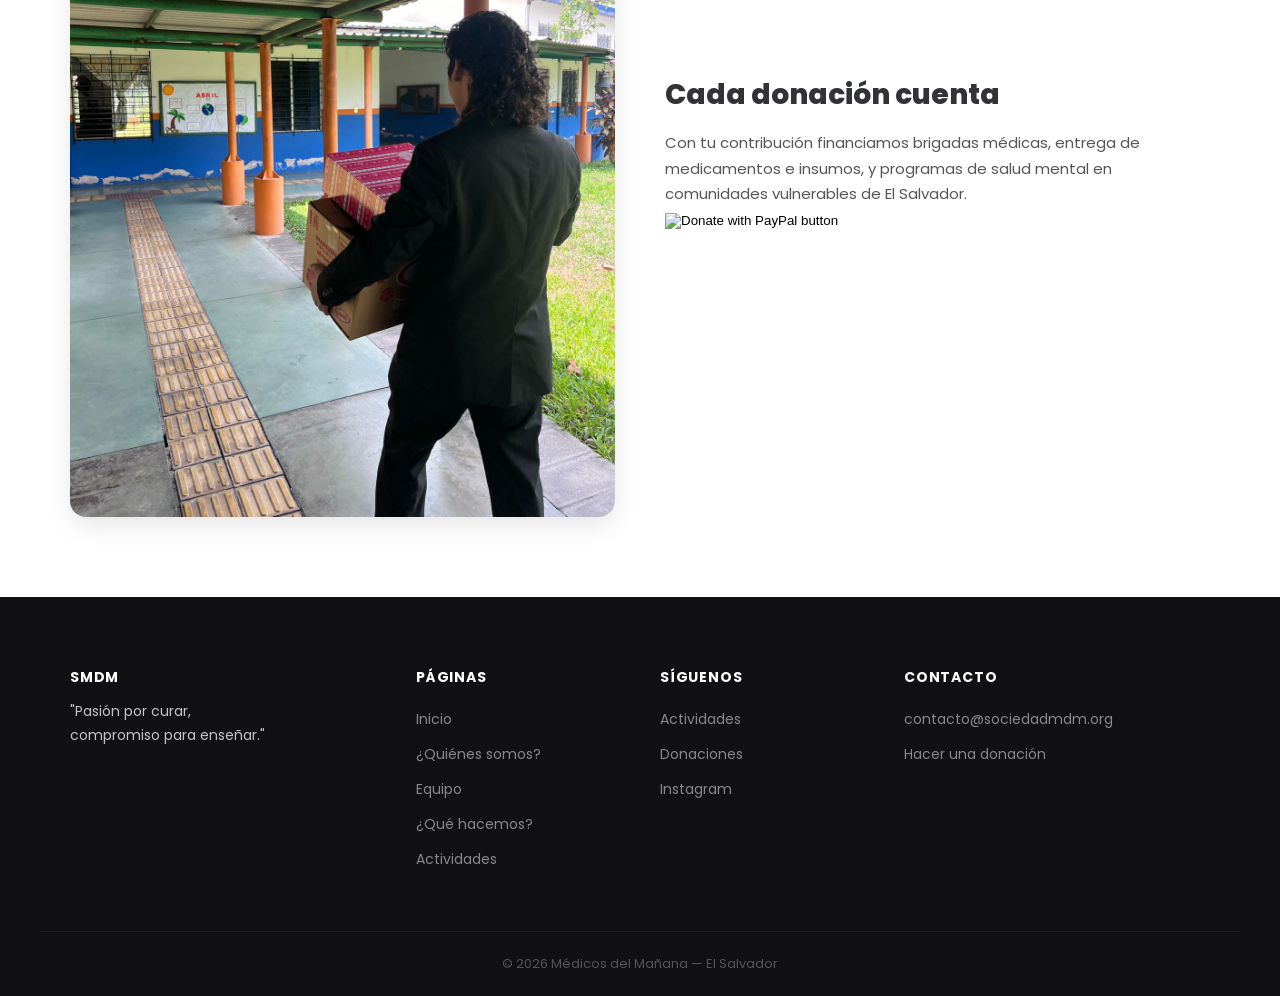
==== commit 3fe4b223: "Add files via upload" ====
--- a/index.html
+++ b/index.html
@@ -3,31 +3,31 @@
 <head>
   <meta charset="UTF-8">
   <meta name="viewport" content="width=device-width, initial-scale=1.0">
-  <title>Sociedad de Médicos del Mañana</title>
+  <title>Médicos del Mañana</title>
   <link rel="icon" type="image/x-icon" href="imagenes/favicon.ico">
   <link rel="preconnect" href="https://fonts.googleapis.com">
   <link rel="preconnect" href="https://fonts.gstatic.com" crossorigin>
   <link href="https://fonts.googleapis.com/css2?family=Poppins:wght@300;400;500;600;700;800;900&display=swap" rel="stylesheet">
   <link rel="stylesheet" href="style.css">
   <link rel="stylesheet" href="https://cdn.jsdelivr.net/npm/aos@2.3.4/dist/aos.css" media="print" onload="this.media='all'">
-  <meta name="description" content="Sociedad de Médicos del Mañana: llevamos atención médica gratuita, educación en salud y apoyo humanitario a comunidades vulnerables de El Salvador.">
-  <link rel="canonical" href="https://sociedadmdm.org/">
-  <meta property="og:title" content="Sociedad de Médicos del Mañana">
+  <meta name="description" content="Médicos del Mañana: llevamos atención médica gratuita, educación en salud y apoyo humanitario a comunidades vulnerables de El Salvador.">
+  <link rel="canonical" href="https://mdmsv.org/">
+  <meta property="og:title" content="Médicos del Mañana">
   <meta property="og:description" content="Llevamos atención médica gratuita, educación en salud y apoyo humanitario a comunidades vulnerables de El Salvador.">
   <meta property="og:image" content="https://sociedadmdm.org/imagenes/MDMBACKWEB.png">
-  <meta property="og:url" content="https://sociedadmdm.org/">
+  <meta property="og:url" content="https://mdmsv.org/">
   <meta property="og:type" content="website">
   <meta name="twitter:card" content="summary_large_image">
-  <meta name="twitter:title" content="Sociedad de Médicos del Mañana">
+  <meta name="twitter:title" content="Médicos del Mañana">
   <meta name="twitter:description" content="Llevamos atención médica gratuita, educación en salud y apoyo humanitario a comunidades vulnerables de El Salvador.">
-  <meta name="twitter:image" content="https://sociedadmdm.org/imagenes/MDMBACKWEB.png">
+  <meta name="twitter:image" content="https://sociedadmdm.org/imagenes/MDN.png">
 </head>
 <body>
 
 
   <header class="site-header">
     <div class="nav-container container">
-      <a href="index.html" class="logo">SMDM</a>
+      <a href="index.html" class="logo">MDM</a>
 
       <button id="menu-toggle" class="menu-toggle" aria-expanded="false" aria-controls="navbar" aria-label="Abrir menú">
         <img src="imagenes/menu.png" class="menu-icono" alt="Menú">
@@ -41,7 +41,7 @@
           <li><a href="que-hacemos.html">¿Qué hacemos?</a></li>
           <li><a href="actividades.html">Actividades</a></li>
           <li><a href="donaciones.html">Donaciones</a></li>
-          <li><a href="https://www.instagram.com/sociedad_mdm/" target="_blank" rel="noopener noreferrer">Instagram</a></li>
+          <li><a href="https://www.instagram.com/mdmorg_/" target="_blank" rel="noopener noreferrer">Instagram</a></li>
         </ul>
       </nav>
     </div>
@@ -50,13 +50,13 @@
  
   <section class="hero">
     <div class="hero-content container" data-aos="fade-up">
-      <h1>Sociedad de Médicos del Mañana</h1>
+      <h1>Médicos del Mañana</h1>
       <p>"Pasión por curar, compromiso para enseñar."</p>
       <a href="que-hacemos.html" class="btn-primary">Conoce nuestros programas</a>
     </div>
   </section>
 
-  <!-- SECCIÓN DE IMPACTO -->
+ 
   <section class="seccion-impacto">
     <div class="container">
       <div class="impacto-encabezado" data-aos="fade-up">
@@ -65,7 +65,7 @@
       </div>
       <div class="impacto-cifras" data-aos="fade-up" data-aos-delay="100">
 
-        <!-- 1: +300 Salvadoreños -->
+ 
         <div class="cifra-item">
           <div class="cifra-icono">
             <svg xmlns="http://www.w3.org/2000/svg" viewBox="0 0 24 24" fill="none" stroke="currentColor" stroke-width="1.8" stroke-linecap="round" stroke-linejoin="round">
@@ -77,18 +77,18 @@
           <div class="cifra-descripcion">salvadoreños beneficiados mediante actividades médicas, educativas y de apoyo humanitario</div>
         </div>
 
-        <!-- 2: +100 Consultas -->
+
         <div class="cifra-item">
           <div class="cifra-icono">
             <svg xmlns="http://www.w3.org/2000/svg" viewBox="0 0 24 24" fill="none" stroke="currentColor" stroke-width="1.8" stroke-linecap="round" stroke-linejoin="round">
               <path d="M22 12h-4l-3 9L9 3l-3 9H2"/>
             </svg>
           </div>
-          <div class="cifra-numero" data-target="100" data-prefix="+">0</div>
+          <div class="cifra-numero" data-target="+100" data-prefix="+">0</div>
           <div class="cifra-descripcion">consultas médicas brindadas en jornadas comunitarias y actividades asistenciales</div>
         </div>
 
-        <!-- 3: 70 Expedientes -->
+
         <div class="cifra-item">
           <div class="cifra-icono">
             <svg xmlns="http://www.w3.org/2000/svg" viewBox="0 0 24 24" fill="none" stroke="currentColor" stroke-width="1.8" stroke-linecap="round" stroke-linejoin="round">
@@ -99,11 +99,11 @@
               <polyline points="10 9 9 9 8 9"/>
             </svg>
           </div>
-          <div class="cifra-numero" data-target="70">0</div>
+          <div class="cifra-numero" data-target="+100" data-prefix="+" >0</div>
           <div class="cifra-descripcion">expedientes clínicos registrados y resguardados por nosotros</div>
         </div>
 
-        <!-- 4: 11 Jornadas -->
+
         <div class="cifra-item">
           <div class="cifra-icono">
             <svg xmlns="http://www.w3.org/2000/svg" viewBox="0 0 24 24" fill="none" stroke="currentColor" stroke-width="1.8" stroke-linecap="round" stroke-linejoin="round">
@@ -111,14 +111,14 @@
               <polyline points="9 22 9 12 15 12 15 22"/>
             </svg>
           </div>
-          <div class="cifra-numero" data-target="11">0</div>
+          <div class="cifra-numero" data-target="12">0</div>
           <div class="cifra-descripcion">jornadas de intervención comunitaria realizadas en comunidades y centros vulnerables</div>
         </div>
 
       </div>
     </div>
   </section>
-  <!-- FIN SECCIÓN DE IMPACTO -->
+
 
   <section class="seccion-clara">
     <div class="container">
@@ -135,6 +135,22 @@
             <span class="card-tag">Brigada Médica; Actividades Abiertas</span>
             <h3>Brigada médica y psicosocial en comunidad Tutunichapa I, en conjunto con ACNUR</h3>
             <p>Se brindó atención médica general en la comunidad Tutunichapa I, San Salvador, en el marco de un proyecto piloto enfocado en el fortalecimiento del bienestar integral de la población.</p>
+          </div>
+        </div>
+ <div class="card">
+          <img src="imagenes/HOGARRAMONMELENDEZ.JPG" alt="Visita médica tonacatepeque">
+          <div class="card-body">
+            <span class="card-tag">Visita; Abrazo Intergeneracional</span>
+            <h3>Visita médica a Hogar de ancianos Ramón Melendez</h3>
+            <p>Visitamos el Hogar de Ancianos Ramón Meléndez, donde desarrollamos una jornada de atención médica dirigida a todos sus residentes. Durante la actividad se brindaron consultas médicas personalizadas y se realizó la actualización de los expedientes clínicos de cada paciente, contribuyendo a un mejor seguimiento de su estado de salud. Fue una experiencia enriquecedora que reafirma nuestro compromiso con el bienestar y la dignidad de los adultos mayores.</p>
+          </div>
+        </div>
+ <div class="card">
+          <img src="imagenes/ZARAGOZACRJ.jpg" alt="Visita médica tonacatepeque">
+          <div class="card-body">
+            <span class="card-tag">Visita; Abrazo Intergeneracional</span>
+            <h3>Visita médica a Hogar Rotario para Adultos Mayores "Giuseppe Angelucci" en Zaragoza </h3>
+            <p>Visitamos el Hogar Rotario para Adultos Mayores "Giuseppe Angelucci", donde desarrollamos una jornada integral en colaboración con Cruz Roja Juventud y las Damas Voluntarias. Durante la actividad se brindaron consultas médicas personalizadas y se realizó la actualización de los expedientes clínicos de cada residente. Además, compartimos un espacio de convivencia mediante juegos lúdicos, bailes y diversas dinámicas recreativas, creando momentos de alegría y fortaleciendo los lazos con los adultos mayores.</p>
           </div>
         </div>
 
@@ -256,7 +272,7 @@
         <ul>
           <li><a href="actividades.html">Actividades</a></li>
           <li><a href="donaciones.html">Donaciones</a></li>
-          <li><a href="https://www.instagram.com/sociedad_mdm/" target="_blank" rel="noopener noreferrer">Instagram</a></li>
+          <li><a href="https://www.instagram.com/mdmorg_/" target="_blank" rel="noopener noreferrer">Instagram</a></li>
         </ul>
       </div>
       <div class="footer-col">
@@ -268,7 +284,7 @@
       </div>
     </div>
     <div class="footer-bottom container">
-      <p>© 2026 Sociedad de Médicos del Mañana — El Salvador</p>
+      <p>© 2026 Médicos del Mañana — El Salvador</p>
     </div>
   </footer>
 
@@ -282,7 +298,7 @@
       toggle.setAttribute('aria-expanded', isOpen);
     });
 
-    // Contador animado — arranca cuando la sección entra en pantalla
+    
     function animarContador(el) {
       const target = parseInt(el.dataset.target, 10);
       const prefix = el.dataset.prefix || '';
--- a/style.css
+++ b/style.css
@@ -103,7 +103,7 @@
 
 .hero {
   background-image: linear-gradient(rgba(0,0,0,0.55), rgba(0,0,0,0.55)),
-                    url(imagenes/BACKGROUND4WEB.png);
+                    url(imagenes/MDMBACKGROUND.png);
   background-position: center bottom;
   background-repeat: no-repeat;
   background-size: cover;
@@ -131,7 +131,7 @@
 
 .page-banner {
   background-image: linear-gradient(rgba(0,0,0,0.6), rgba(0,0,0,0.6)),
-                    url(imagenes/BACKGROUND4WEB.png);
+                    url(imagenes/MDMBACKGROUND.png);
   background-position: center;
   background-size: cover;
   padding: 130px 30px 70px;
@@ -719,9 +719,6 @@
 }
 
 
-/* ============================================================
-   SECCIÓN DE IMPACTO / CIFRAS
-   ============================================================ */
 
 .seccion-impacto {
   background-color: var(--oscuro);
@@ -859,9 +856,6 @@
   }
 }
 
-/* ============================================================
-   PÁGINA DE DONACIONES
-   ============================================================ */
 
 .impacto-card {
   display: flex;
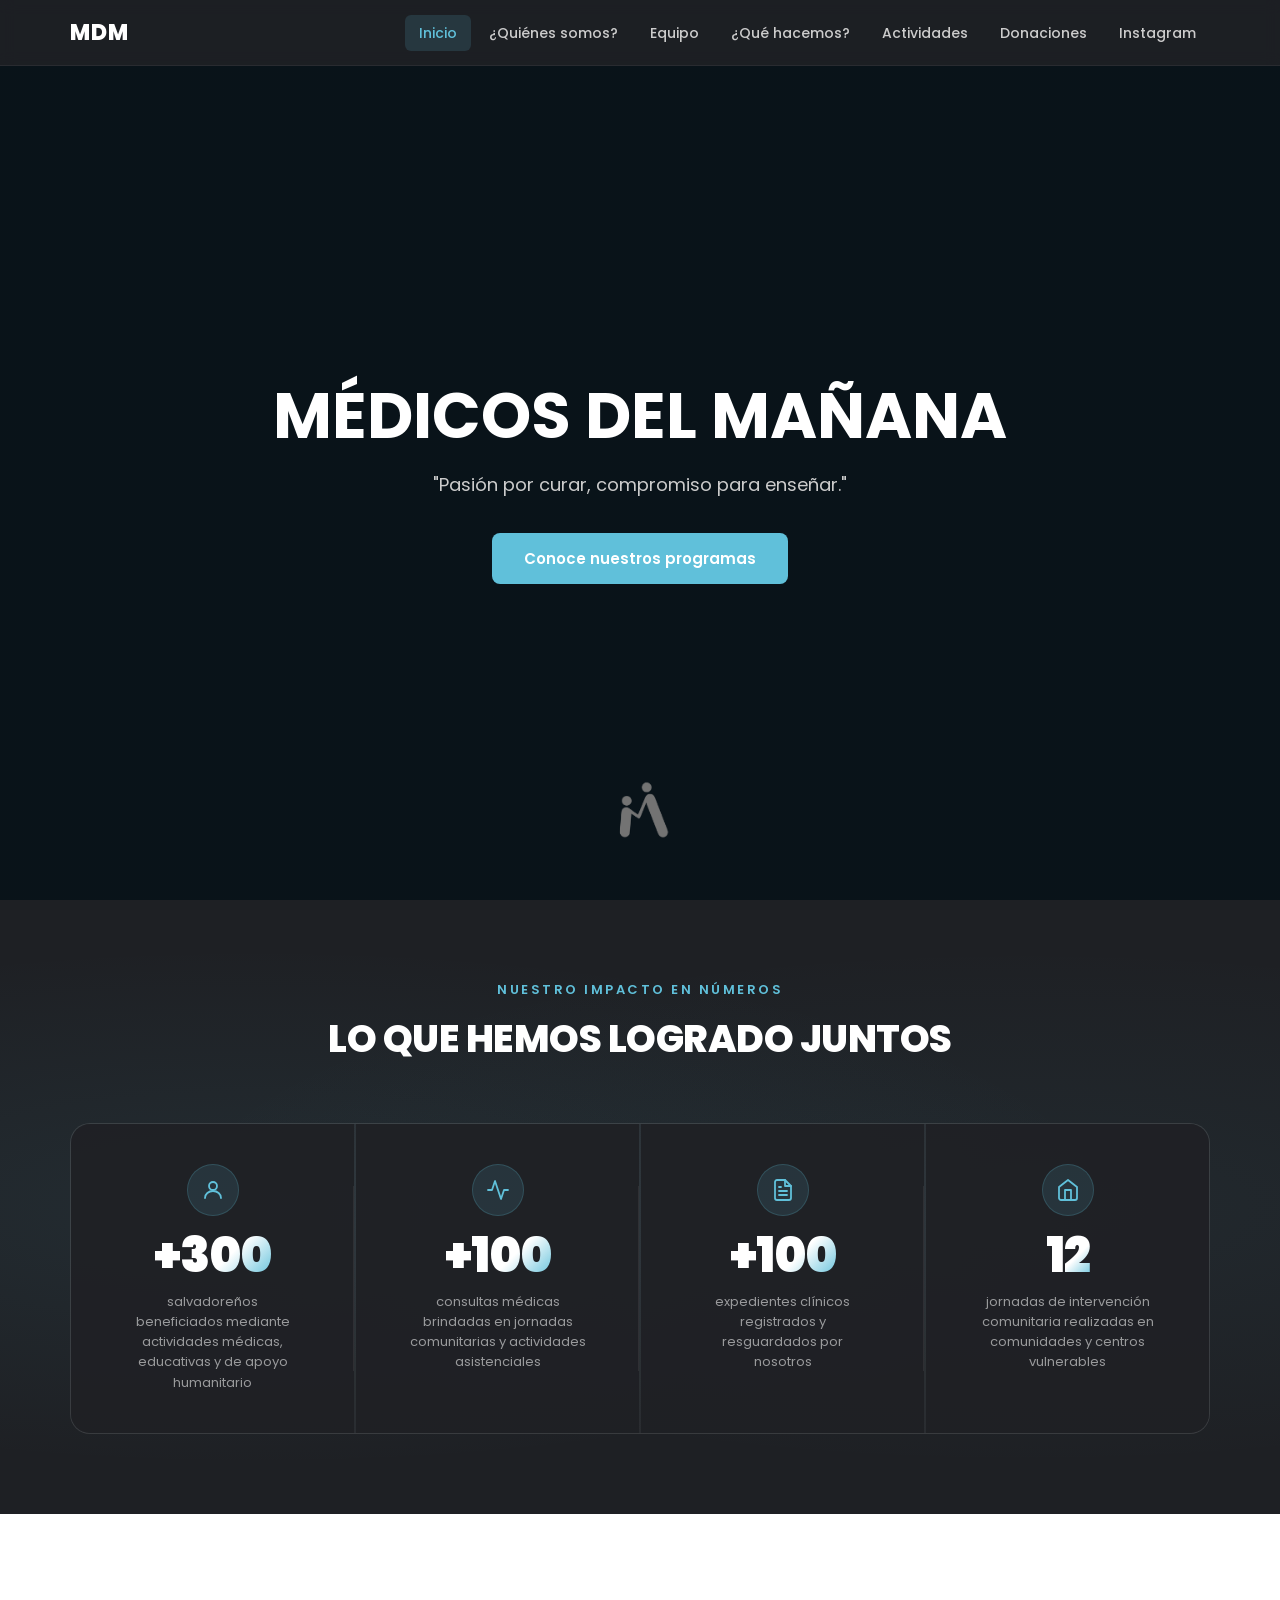
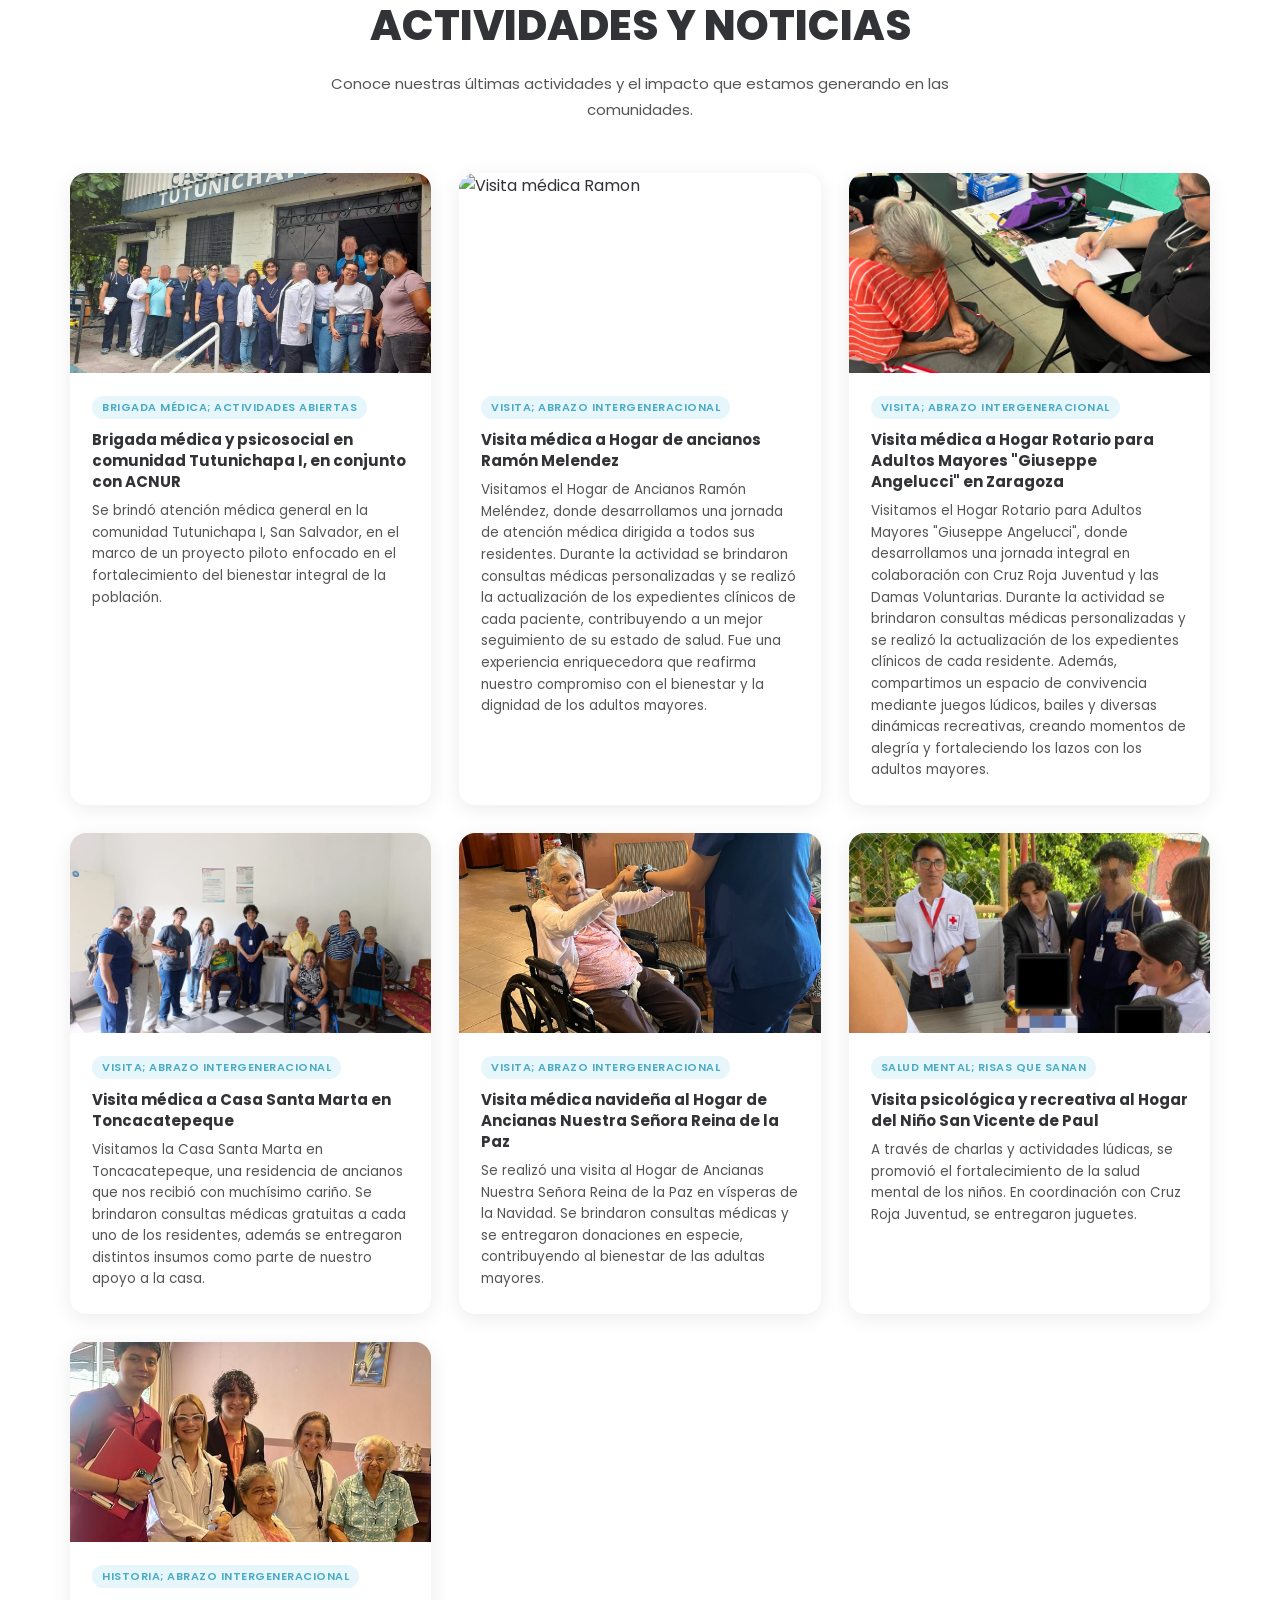
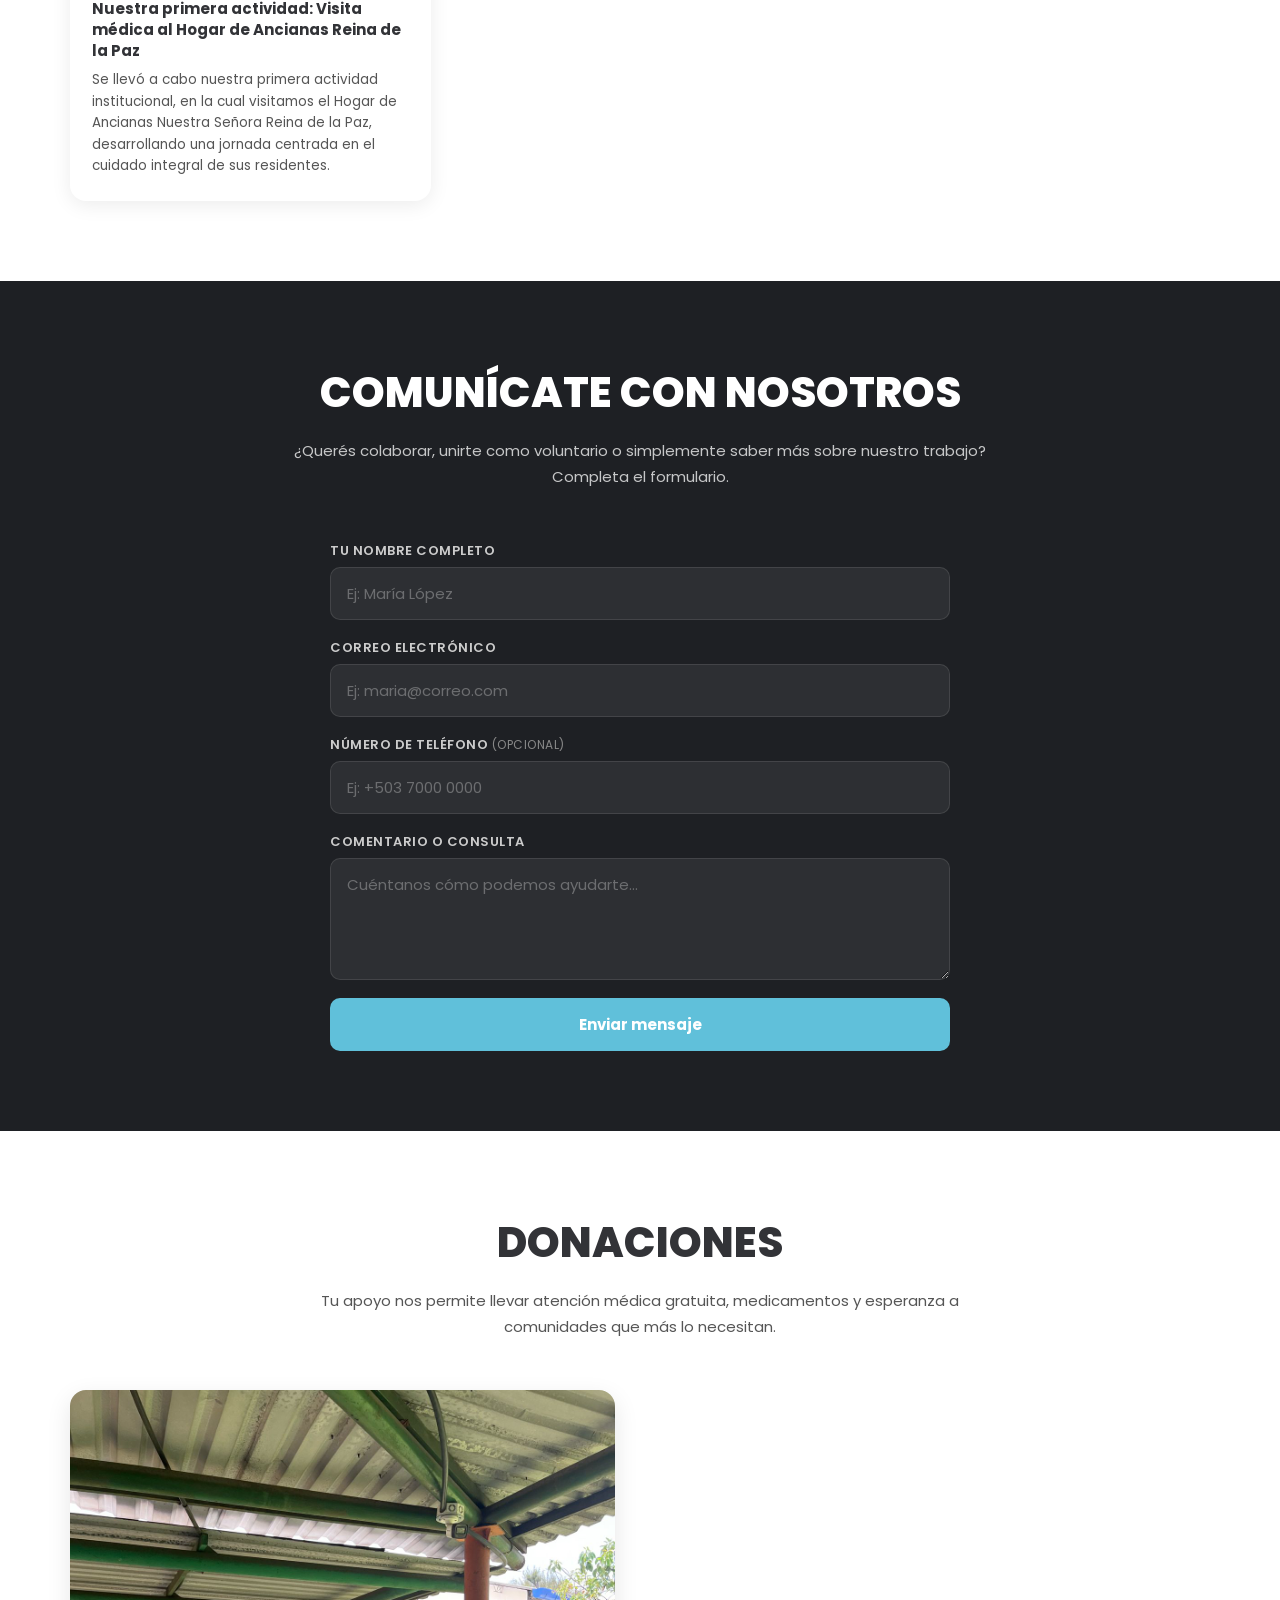
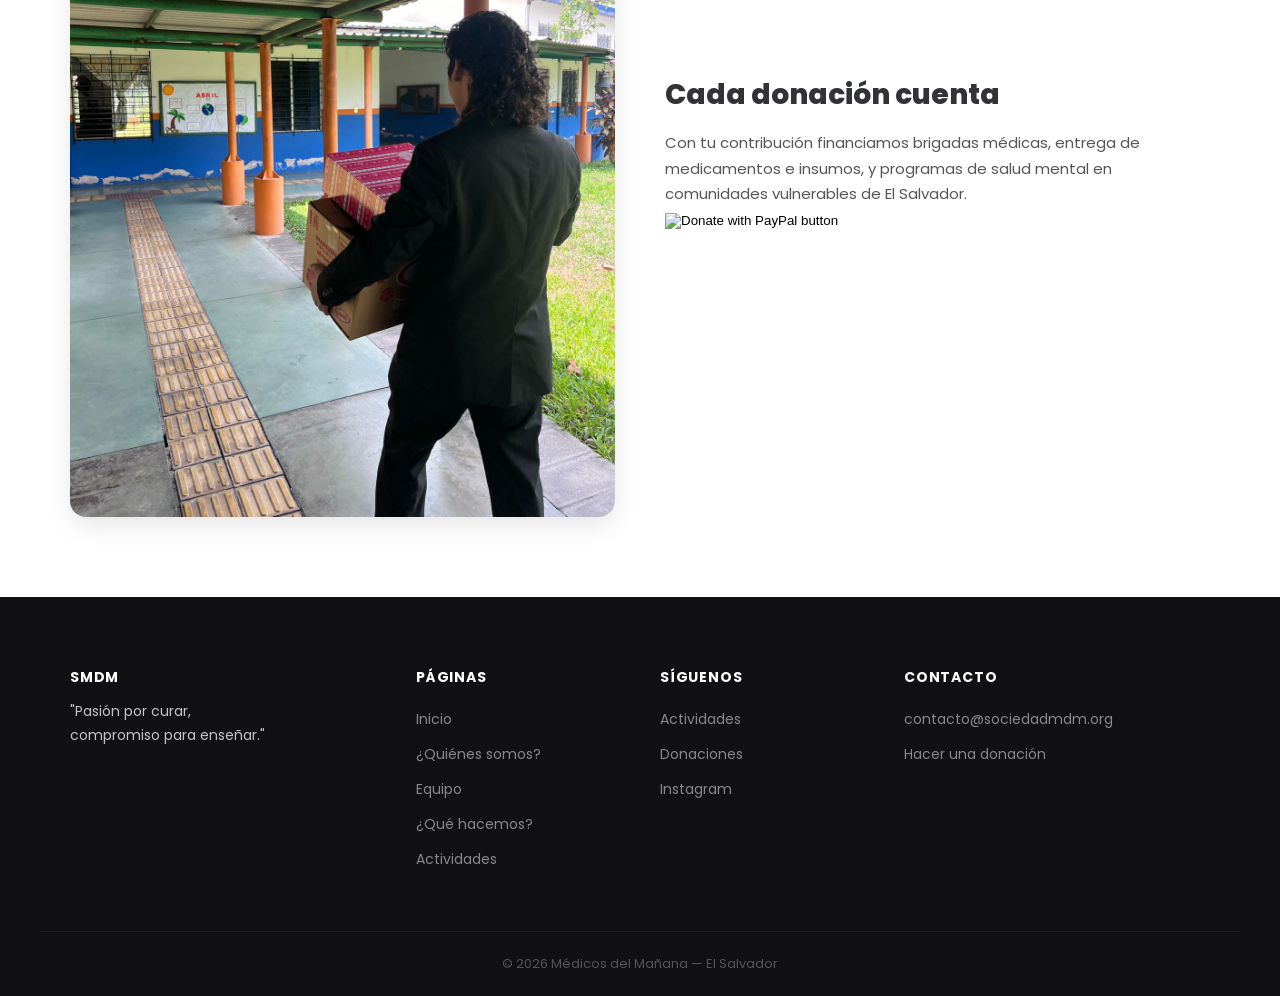
==== commit 7df7a62a: "Add files via upload" ====
--- a/index.html
+++ b/index.html
@@ -138,7 +138,7 @@
           </div>
         </div>
  <div class="card">
-          <img src="imagenes/HOGARRAMONMELENDEZ.JPG" alt="Visita médica tonacatepeque">
+          <img src="imagenes/HOGARRAMONMELENDEZ.JPG" alt="Visita médica Ramon">
           <div class="card-body">
             <span class="card-tag">Visita; Abrazo Intergeneracional</span>
             <h3>Visita médica a Hogar de ancianos Ramón Melendez</h3>
@@ -146,7 +146,7 @@
           </div>
         </div>
  <div class="card">
-          <img src="imagenes/ZARAGOZACRJ.jpg" alt="Visita médica tonacatepeque">
+          <img src="imagenes/ZARAGOZACRJ.jpg" alt="Visita médica zaragoza">
           <div class="card-body">
             <span class="card-tag">Visita; Abrazo Intergeneracional</span>
             <h3>Visita médica a Hogar Rotario para Adultos Mayores "Giuseppe Angelucci" en Zaragoza </h3>
@@ -183,7 +183,7 @@
 
 
         <div class="card">
-          <img src="imagenes/firsttimesincensu.jpeg" alt="Primera actividad SMDM">
+          <img src="imagenes/firsttimesincensu.jpeg" alt="Primera actividad MDM">
           <div class="card-body">
             <span class="card-tag">Historia; Abrazo Intergeneracional</span>
             <h3>Nuestra primera actividad: Visita médica al Hogar de Ancianas Reina de la Paz</h3>
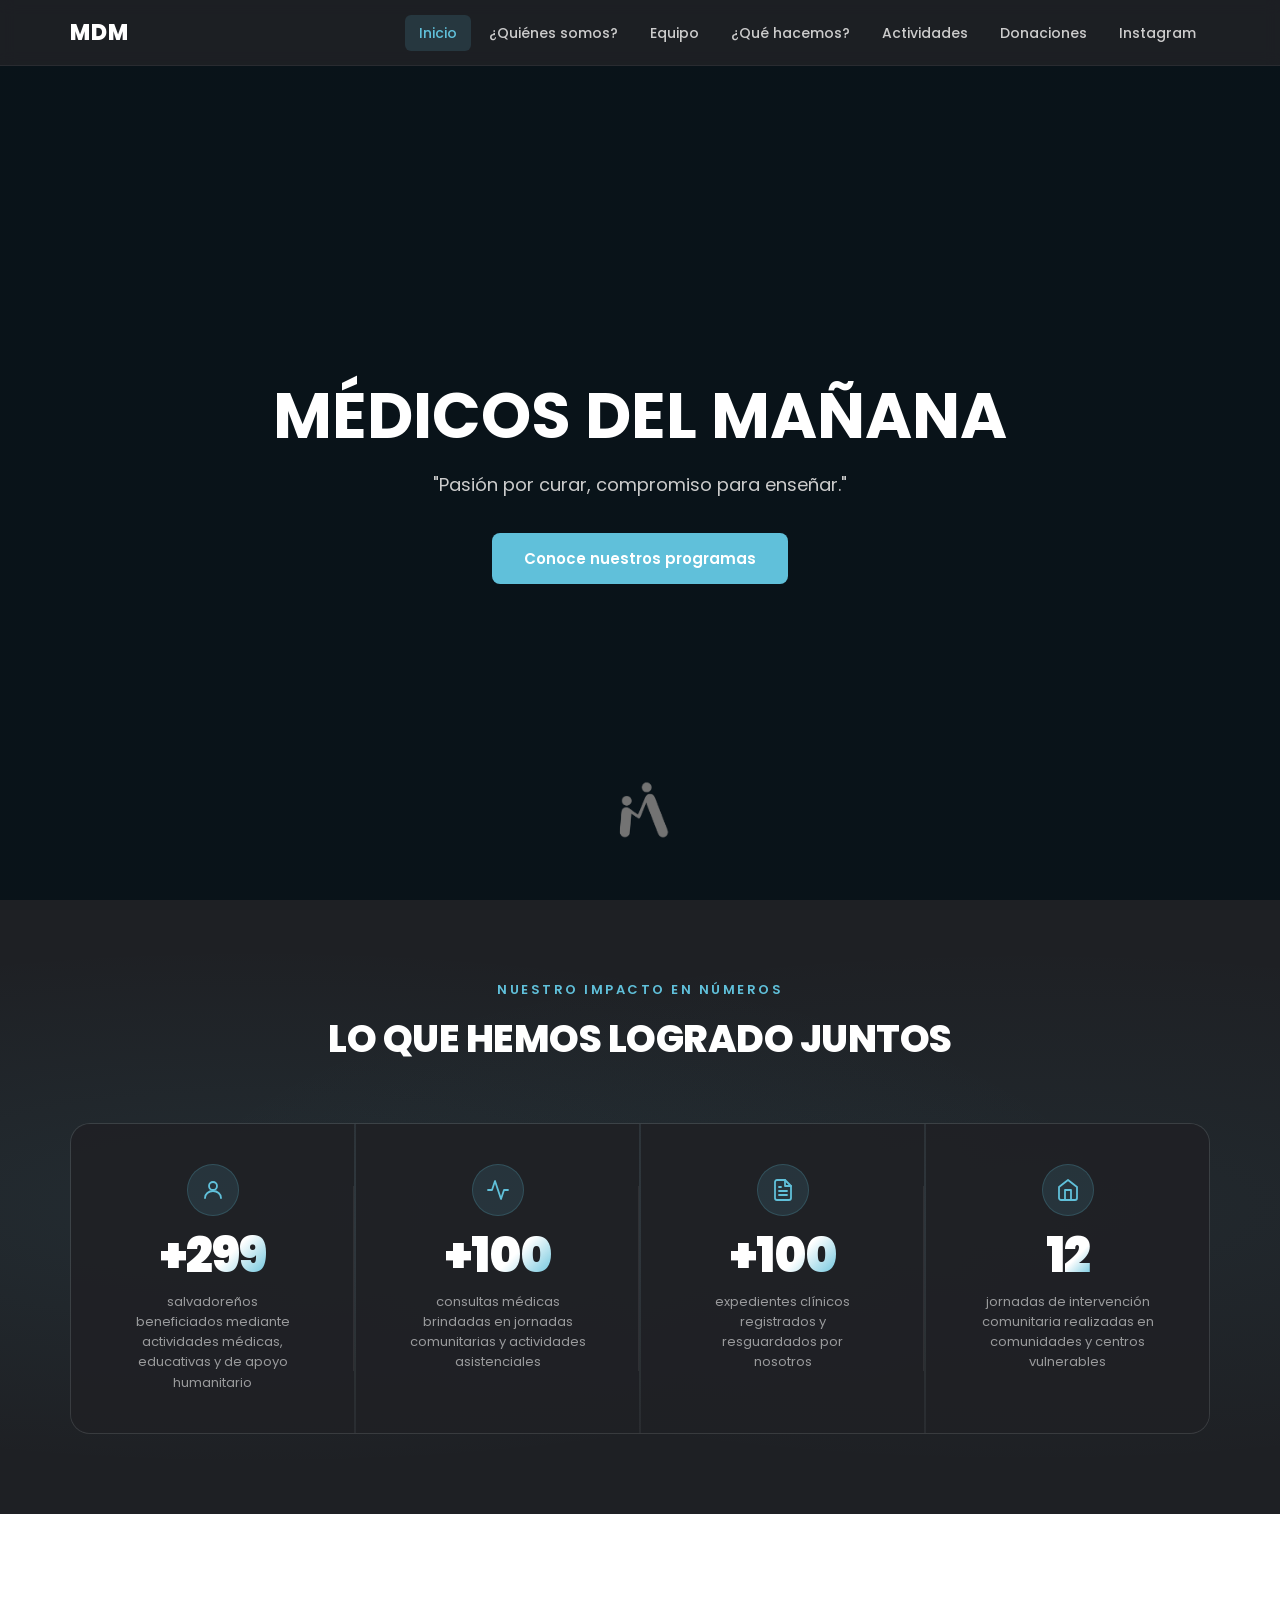
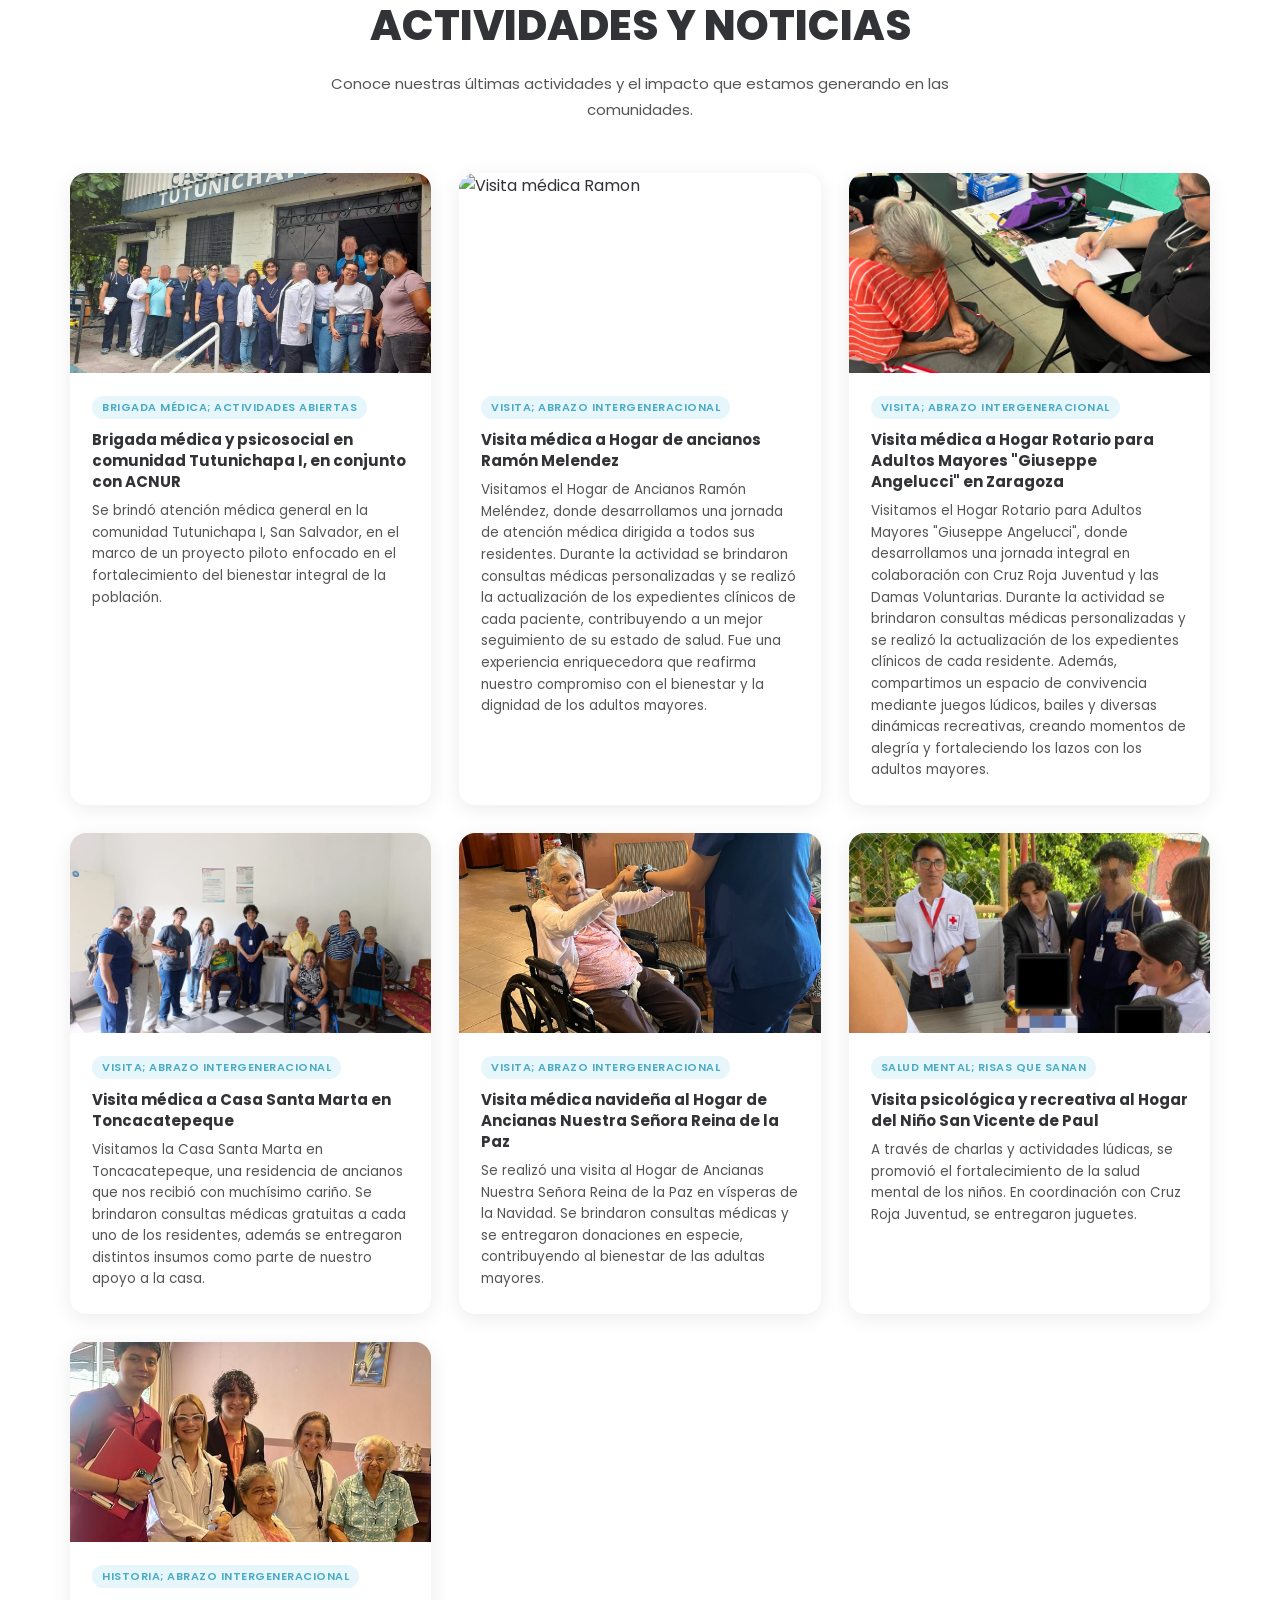
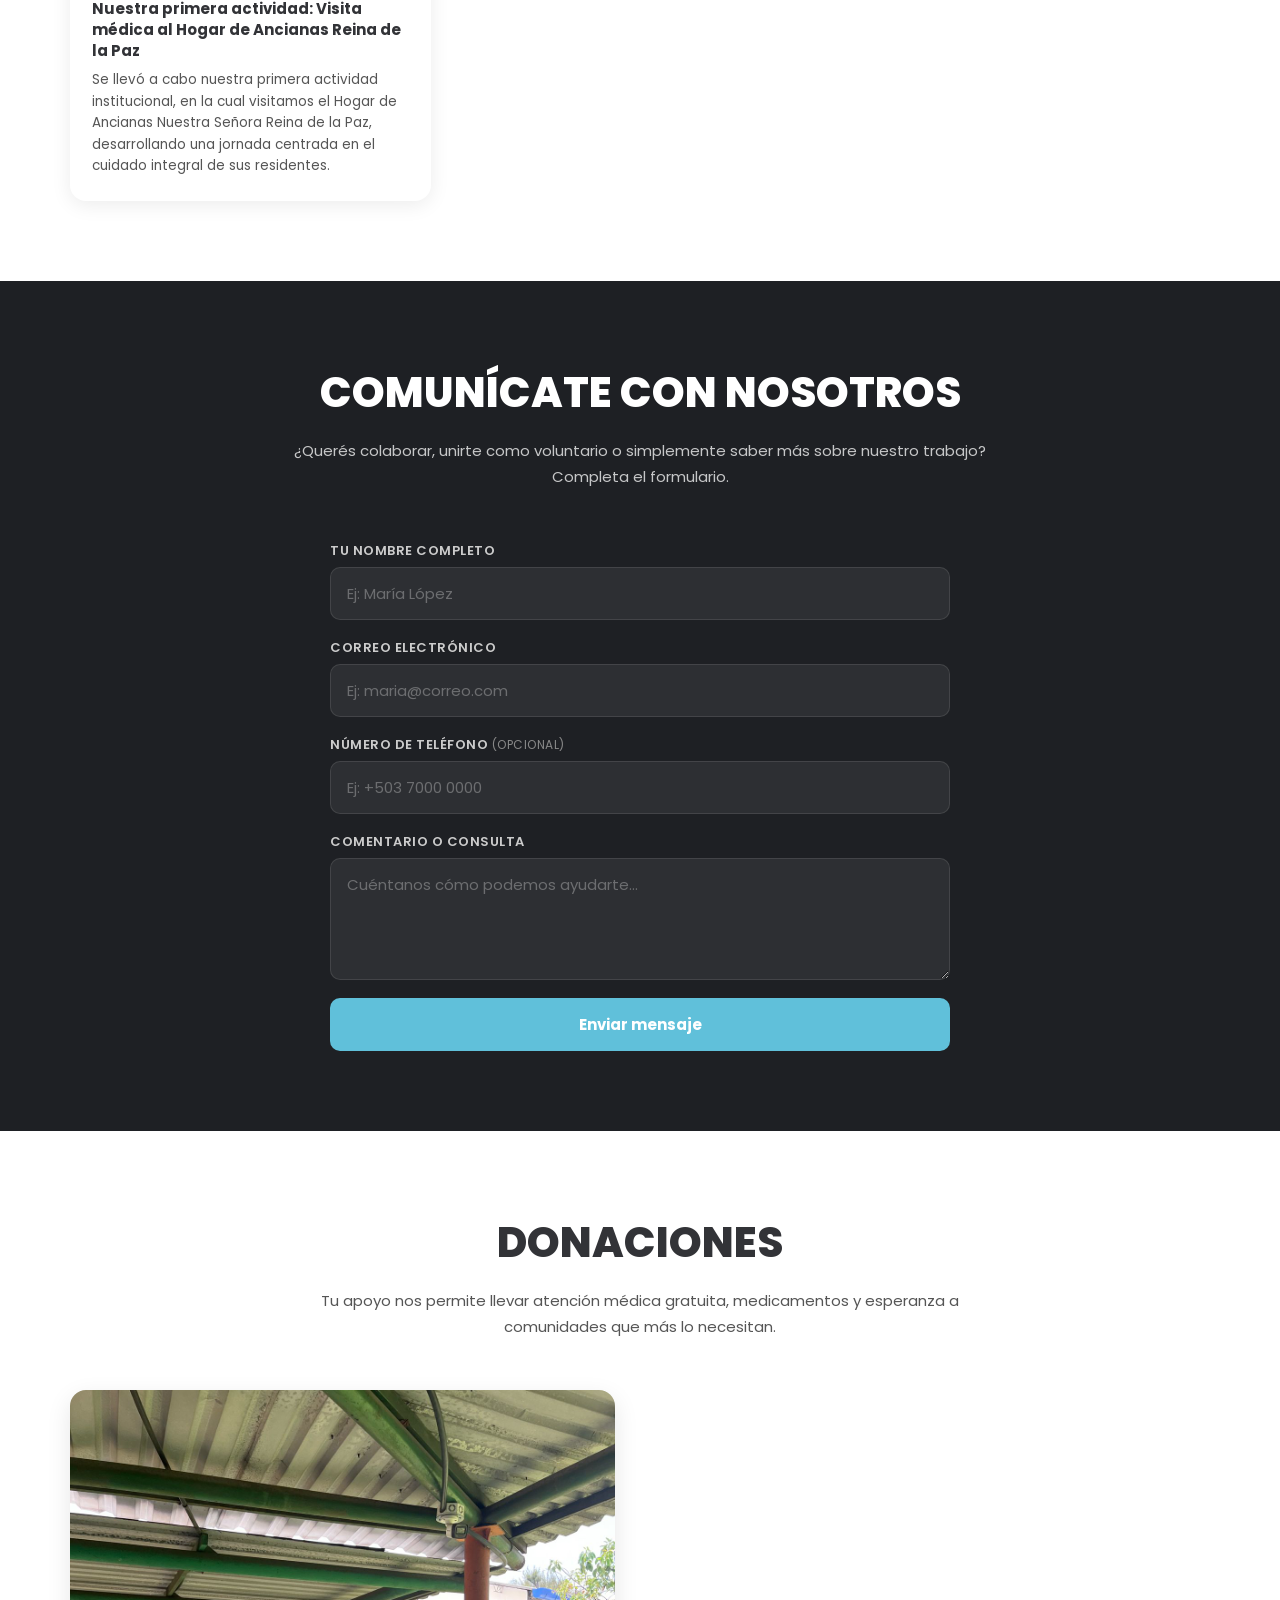
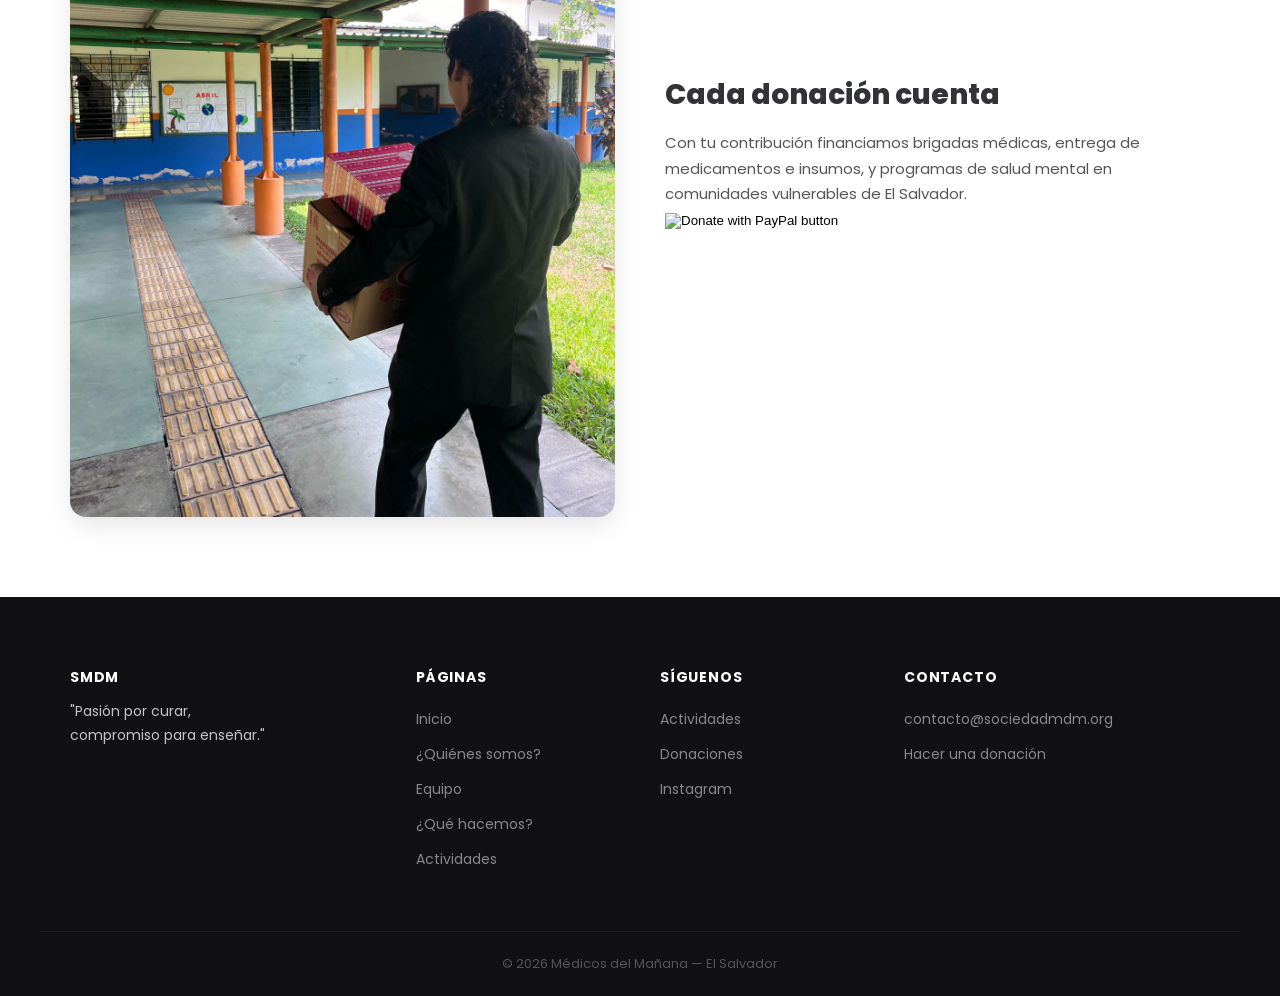
==== commit a600c4c1: "Add files via upload" ====
--- a/index.html
+++ b/index.html
@@ -138,7 +138,7 @@
           </div>
         </div>
  <div class="card">
-          <img src="imagenes/HOGARRAMONMELENDEZ.JPG" alt="Visita médica Ramon">
+          <img src="imagenes/HOGARRAMONMELENDEZ.jpg" alt="Visita médica Ramon">
           <div class="card-body">
             <span class="card-tag">Visita; Abrazo Intergeneracional</span>
             <h3>Visita médica a Hogar de ancianos Ramón Melendez</h3>
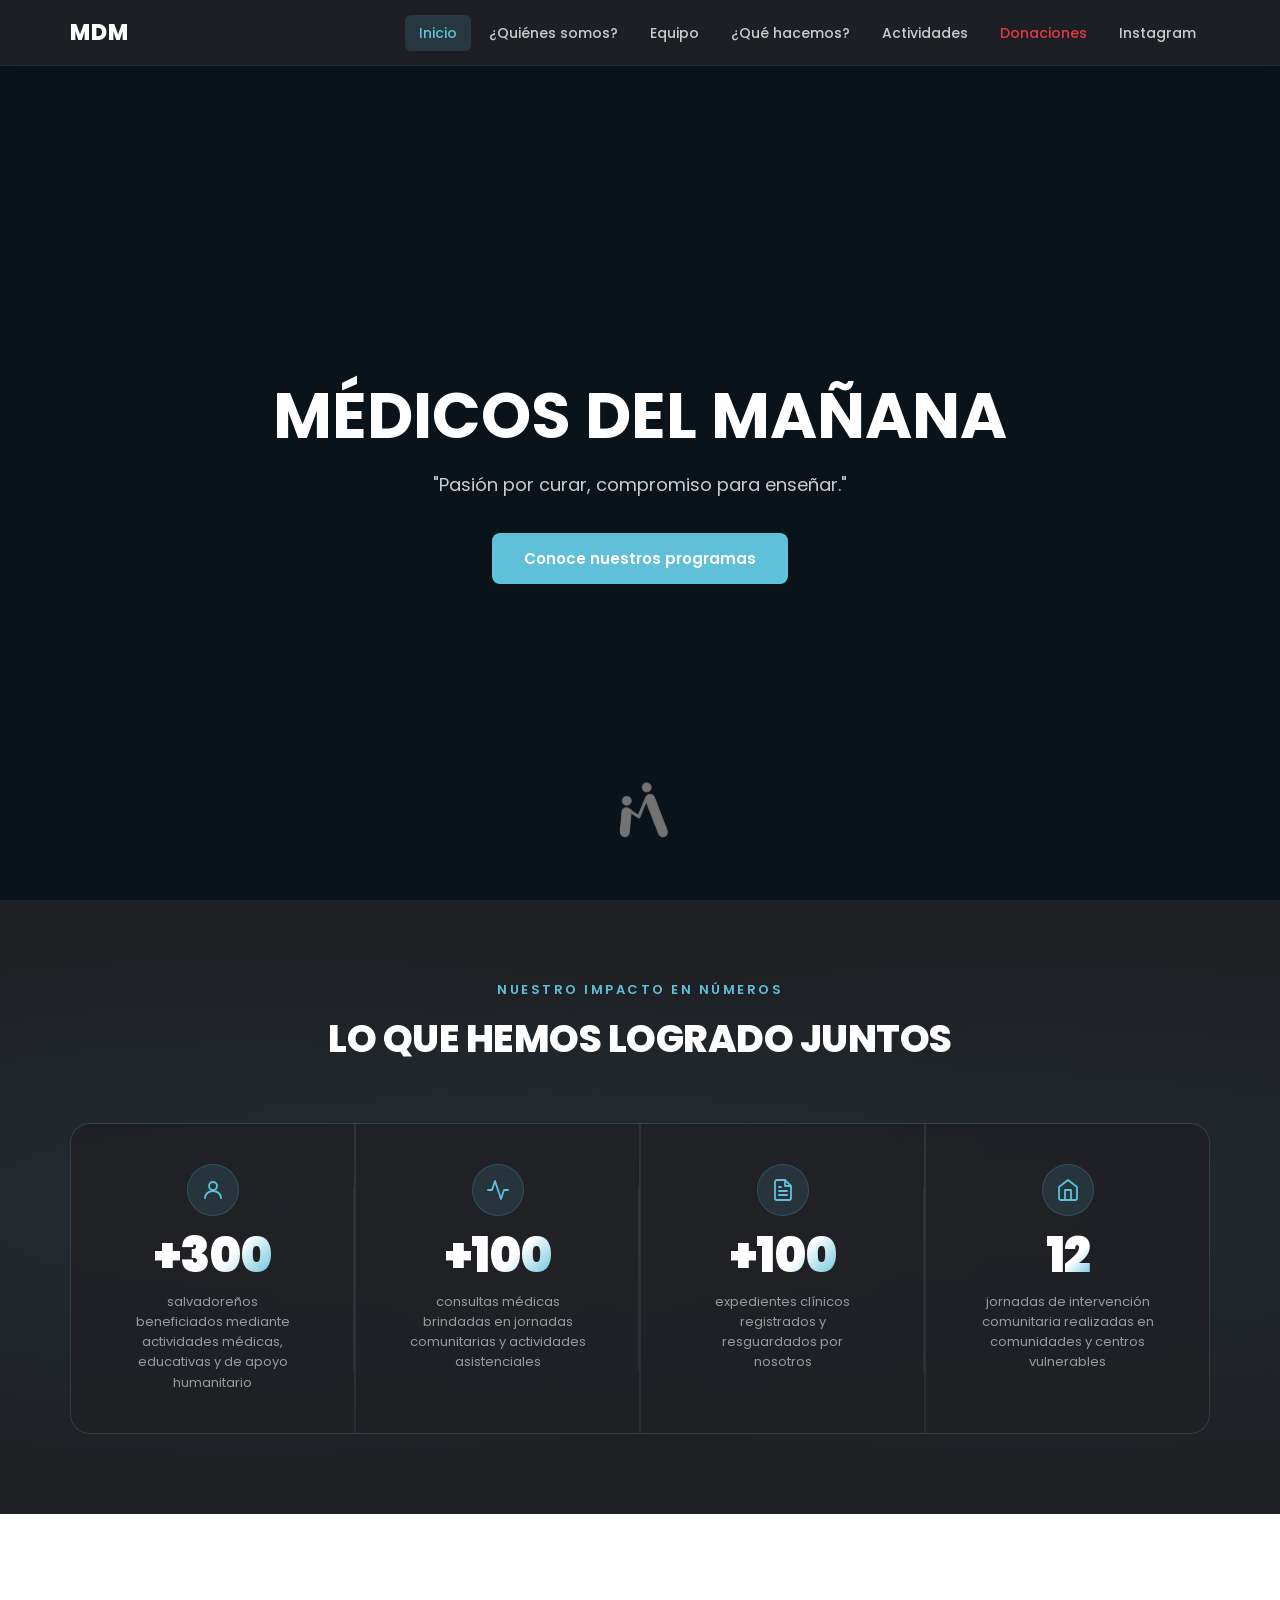
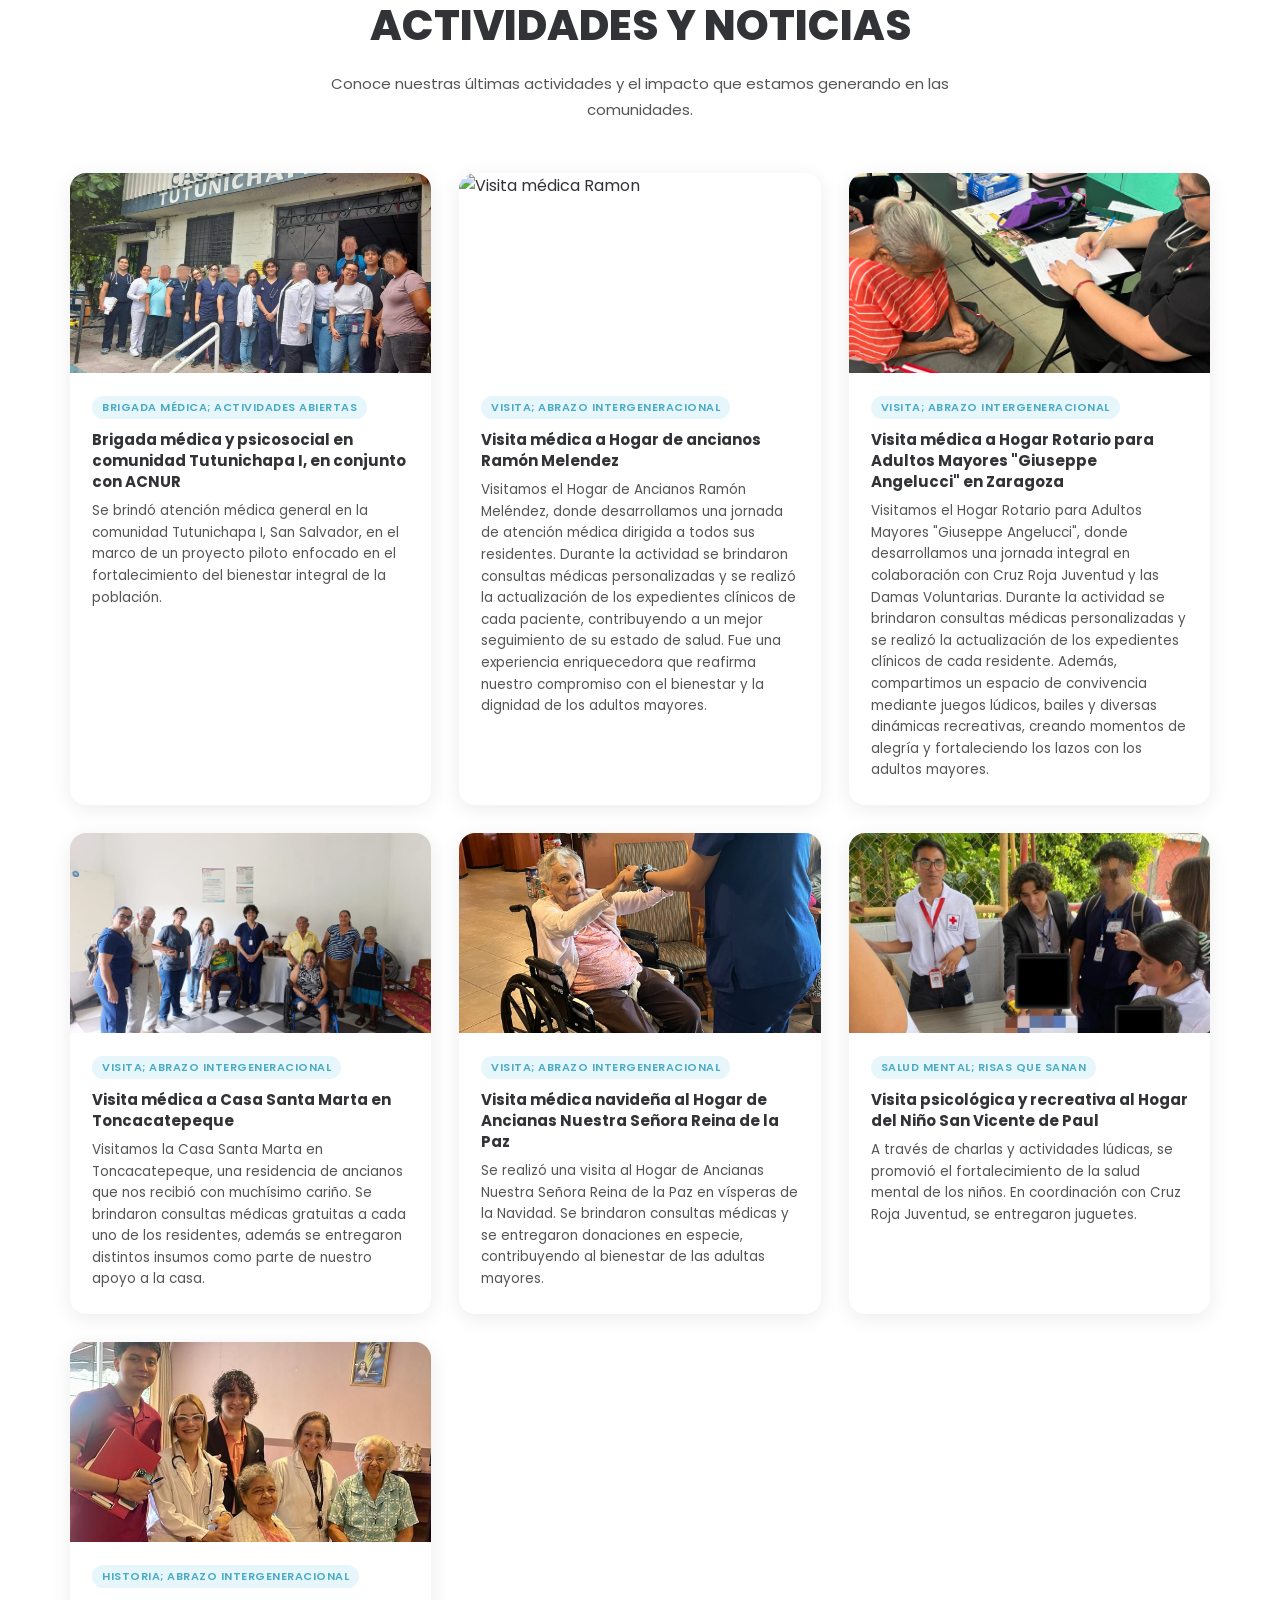
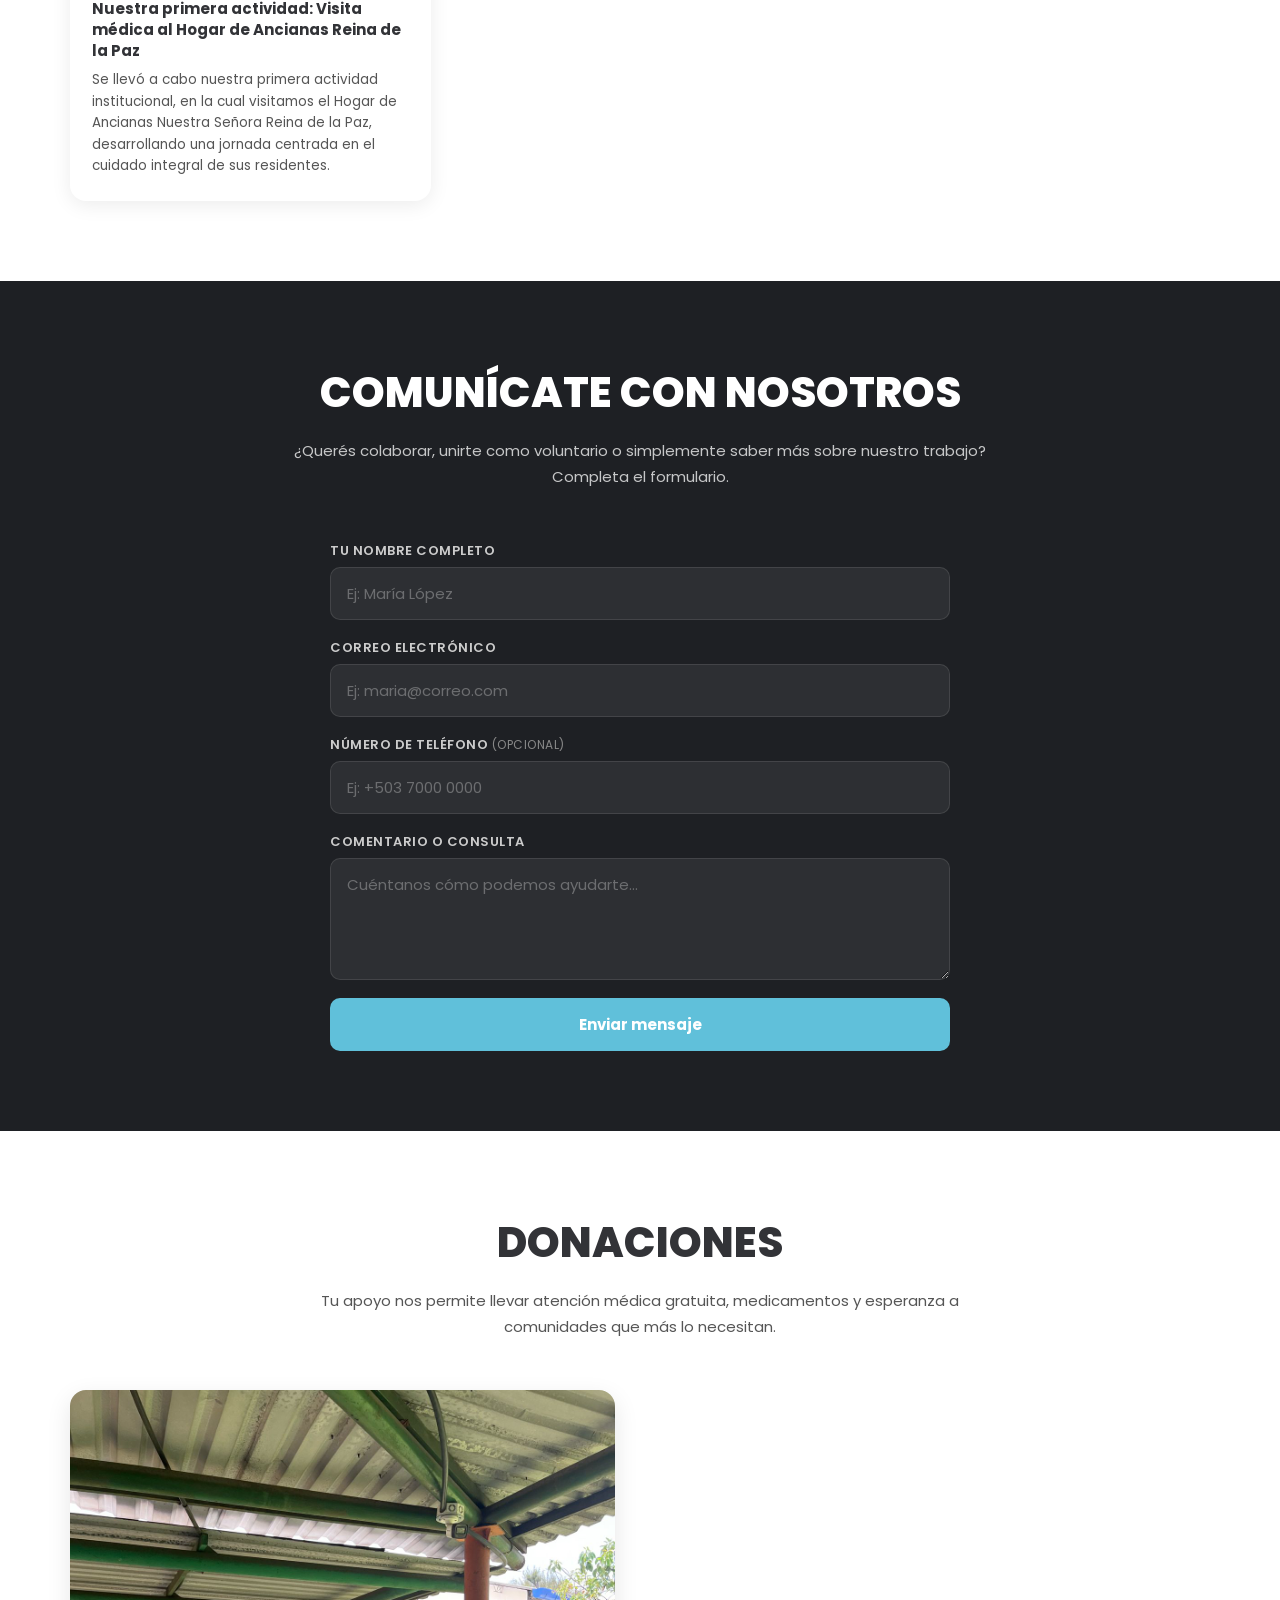
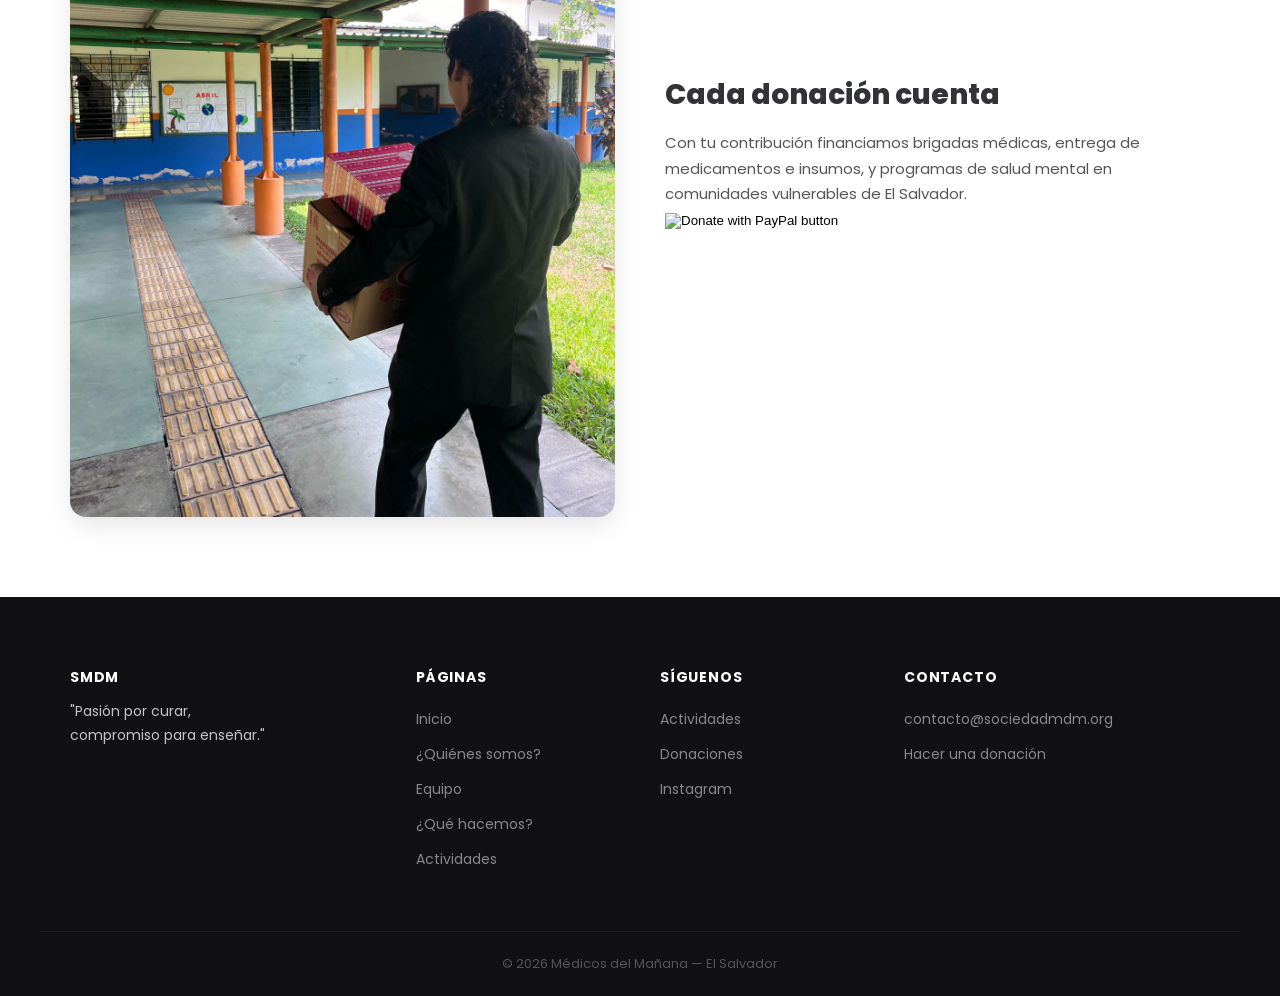
==== commit 47066e04: "Add files via upload" ====
--- a/index.html
+++ b/index.html
@@ -40,7 +40,7 @@
           <li><a href="equipo.html">Equipo</a></li>
           <li><a href="que-hacemos.html">¿Qué hacemos?</a></li>
           <li><a href="actividades.html">Actividades</a></li>
-          <li><a href="donaciones.html">Donaciones</a></li>
+          <li><a href="donaciones.html" class="nav-dona">Donaciones</a></li>
           <li><a href="https://www.instagram.com/mdmorg_/" target="_blank" rel="noopener noreferrer">Instagram</a></li>
         </ul>
       </nav>
--- a/style.css
+++ b/style.css
@@ -86,6 +86,16 @@
 
 .navbar ul li a.active {
   color: var(--azul);
+}
+
+.navbar ul li a.nav-dona {
+  color: #E63946;
+}
+
+.navbar ul li a.nav-dona:hover,
+.navbar ul li a.nav-dona.active {
+  color: #E63946;
+  background-color: rgba(230, 57, 70, 0.15);
 }
 
 .menu-toggle {
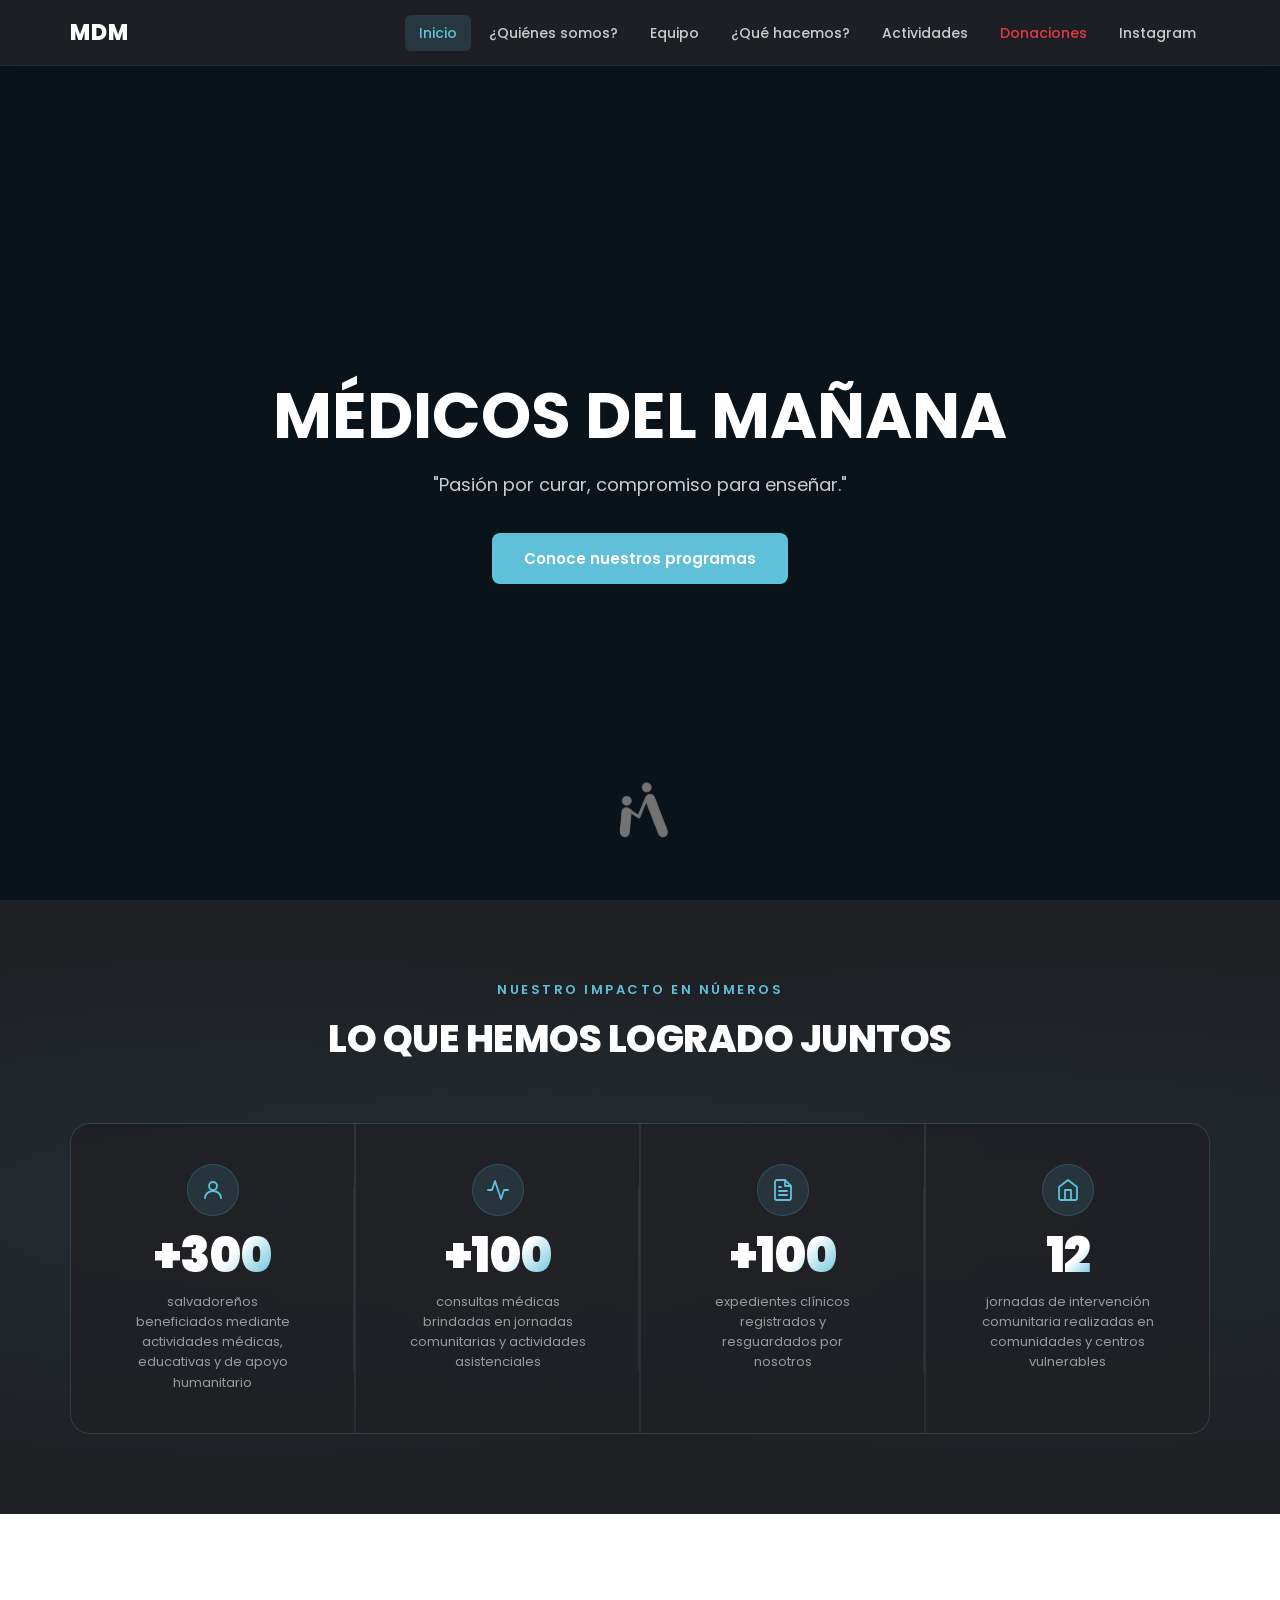
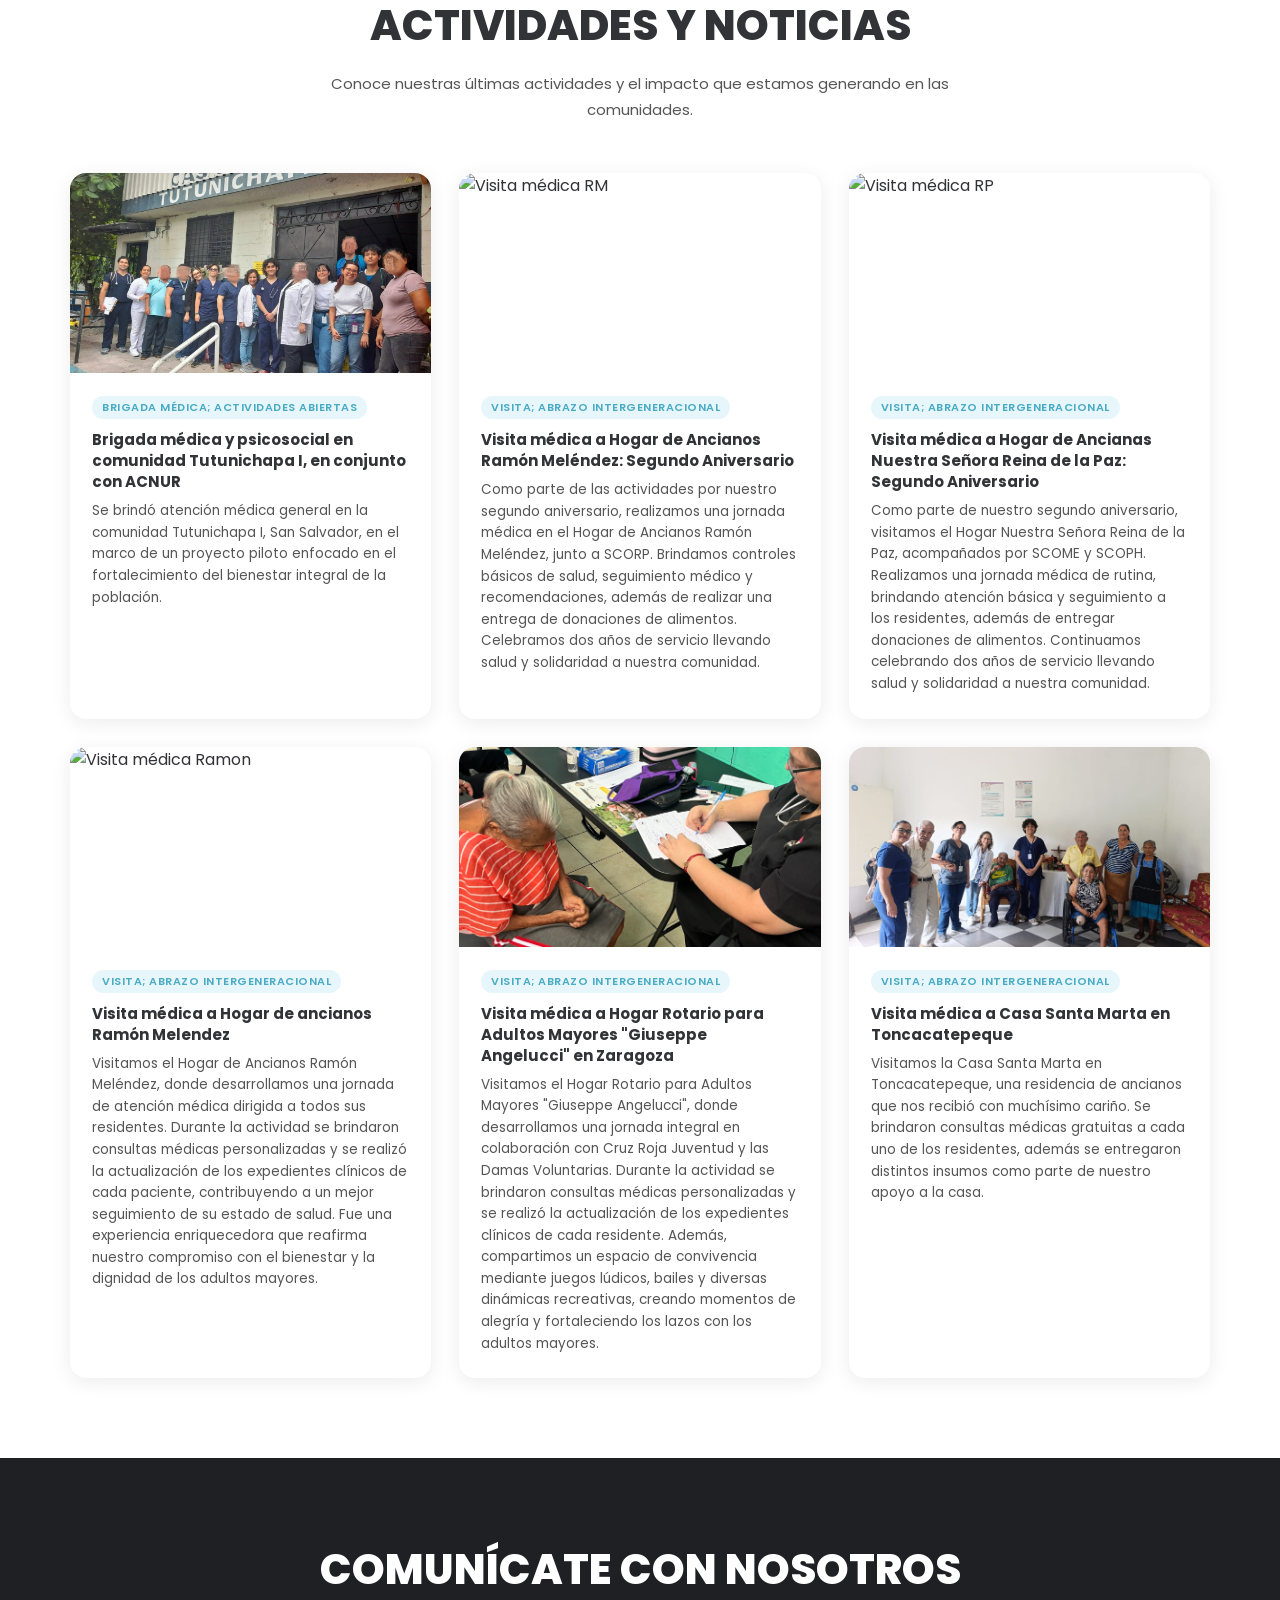
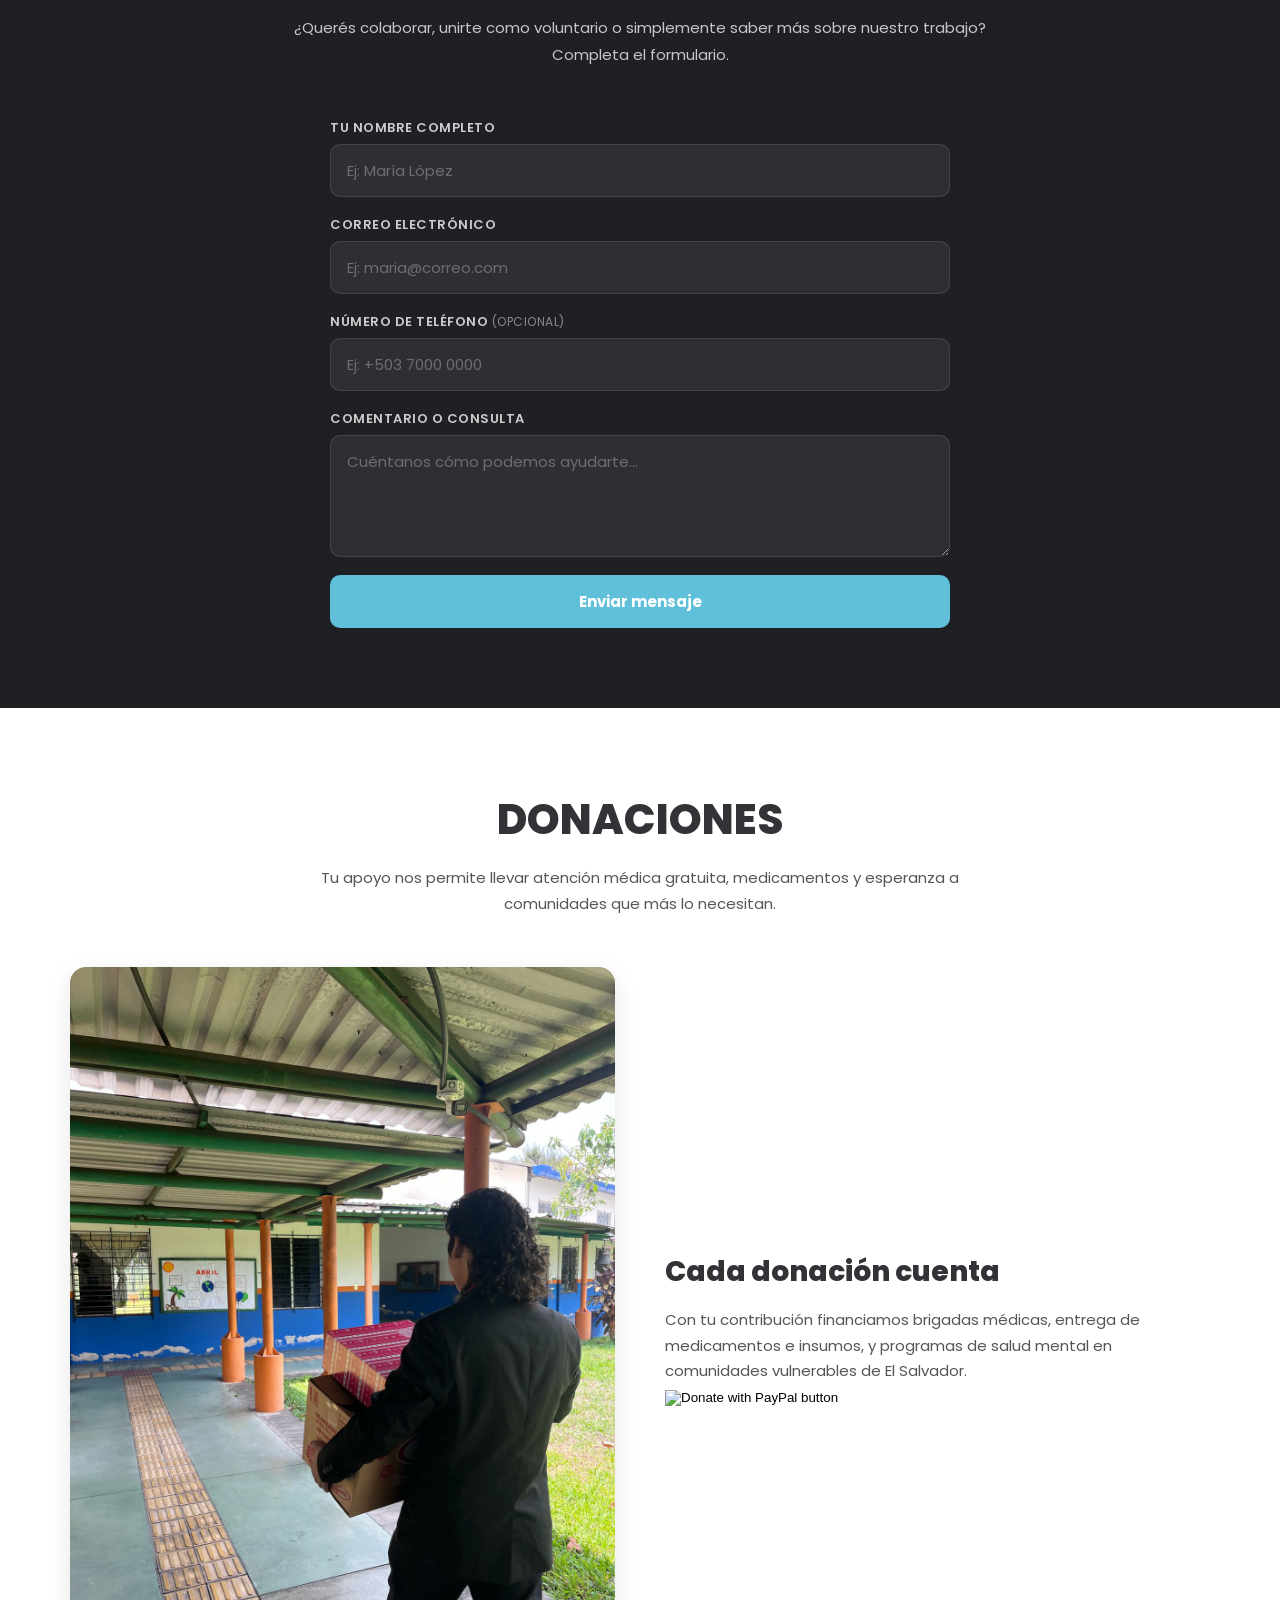
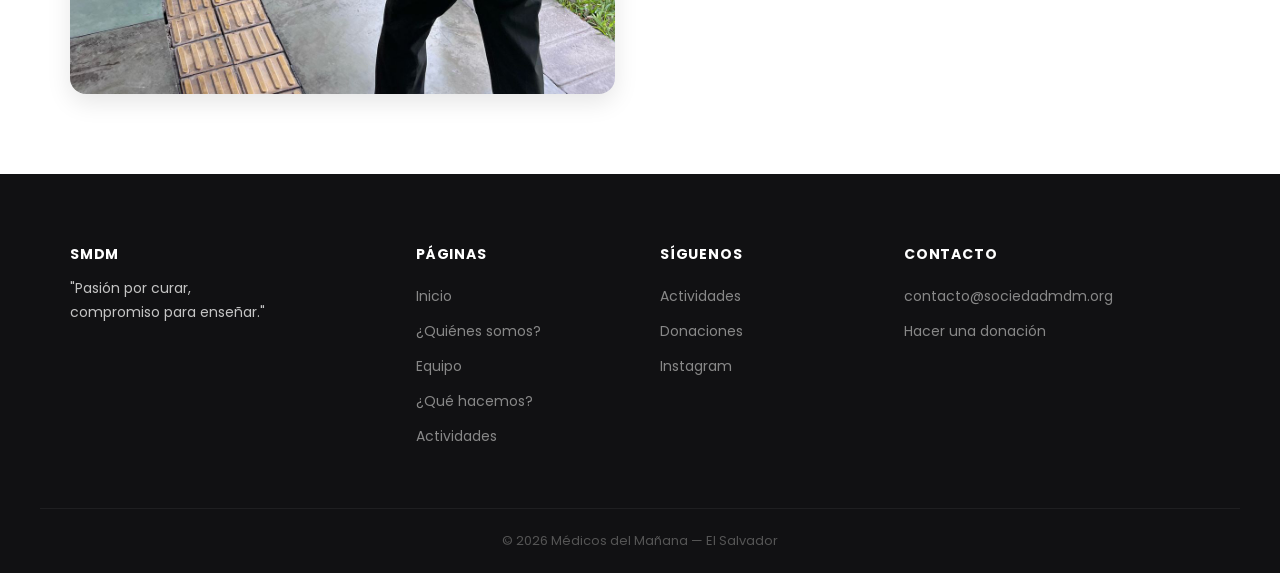
==== commit abb76295: "Add files via upload" ====
--- a/index.html
+++ b/index.html
@@ -137,7 +137,33 @@
             <p>Se brindó atención médica general en la comunidad Tutunichapa I, San Salvador, en el marco de un proyecto piloto enfocado en el fortalecimiento del bienestar integral de la población.</p>
           </div>
         </div>
- <div class="card">
+                <div class="card">
+          <img src="imagenes/MelendezAniversario.PNG" alt="Visita médica RM">
+          <div class="card-body">
+            <span class="card-tag">Visita; Abrazo Intergeneracional</span>
+            <h3>Visita médica a Hogar de Ancianos Ramón Meléndez: Segundo Aniversario</h3>
+            <p>Como parte de las actividades por nuestro segundo aniversario, realizamos una jornada médica en el Hogar de Ancianos Ramón Meléndez, junto a SCORP.
+
+Brindamos controles básicos de salud, seguimiento médico y recomendaciones, además de realizar una entrega de donaciones de alimentos.
+
+Celebramos dos años de servicio llevando salud y solidaridad a nuestra comunidad.
+</p>
+          </div>
+        </div>
+        <div class="card">
+          <img src="imagenes/ReinaAniversario.jpeg" alt="Visita médica RP">
+          <div class="card-body">
+            <span class="card-tag">Visita; Abrazo Intergeneracional</span>
+            <h3>Visita médica a Hogar de Ancianas Nuestra Señora Reina de la Paz: Segundo Aniversario</h3>
+            <p>Como parte de nuestro segundo aniversario, visitamos el Hogar Nuestra Señora Reina de la Paz, acompañados por SCOME y SCOPH.
+
+Realizamos una jornada médica de rutina, brindando atención básica y seguimiento a los residentes, además de entregar donaciones de alimentos.
+
+Continuamos celebrando dos años de servicio llevando salud y solidaridad a nuestra comunidad.
+</p>
+          </div>
+        </div>
+        <div class="card">
           <img src="imagenes/HOGARRAMONMELENDEZ.jpg" alt="Visita médica Ramon">
           <div class="card-body">
             <span class="card-tag">Visita; Abrazo Intergeneracional</span>
@@ -163,33 +189,6 @@
           </div>
         </div>
 
-        <div class="card">
-          <img src="imagenes/aliabumdmsincensu.jpeg" alt="Visita médica navideña">
-          <div class="card-body">
-            <span class="card-tag">Visita; Abrazo Intergeneracional</span>
-            <h3>Visita médica navideña al Hogar de Ancianas Nuestra Señora Reina de la Paz</h3>
-            <p>Se realizó una visita al Hogar de Ancianas Nuestra Señora Reina de la Paz en vísperas de la Navidad. Se brindaron consultas médicas y se entregaron donaciones en especie, contribuyendo al bienestar de las adultas mayores.</p>
-          </div>
-        </div>
-
-        <div class="card">
-          <img src="imagenes/niñosmdm.jpeg" alt="Visita al Hogar del Niño">
-          <div class="card-body">
-            <span class="card-tag">Salud Mental; Risas que Sanan</span>
-            <h3>Visita psicológica y recreativa al Hogar del Niño San Vicente de Paul</h3>
-            <p>A través de charlas y actividades lúdicas, se promovió el fortalecimiento de la salud mental de los niños. En coordinación con Cruz Roja Juventud, se entregaron juguetes.</p>
-          </div>
-        </div>
-
-
-        <div class="card">
-          <img src="imagenes/firsttimesincensu.jpeg" alt="Primera actividad MDM">
-          <div class="card-body">
-            <span class="card-tag">Historia; Abrazo Intergeneracional</span>
-            <h3>Nuestra primera actividad: Visita médica al Hogar de Ancianas Reina de la Paz</h3>
-            <p>Se llevó a cabo nuestra primera actividad institucional, en la cual visitamos el Hogar de Ancianas Nuestra Señora Reina de la Paz, desarrollando una jornada centrada en el cuidado integral de sus residentes.</p>
-          </div>
-        </div>
 
       </div>
     </div>
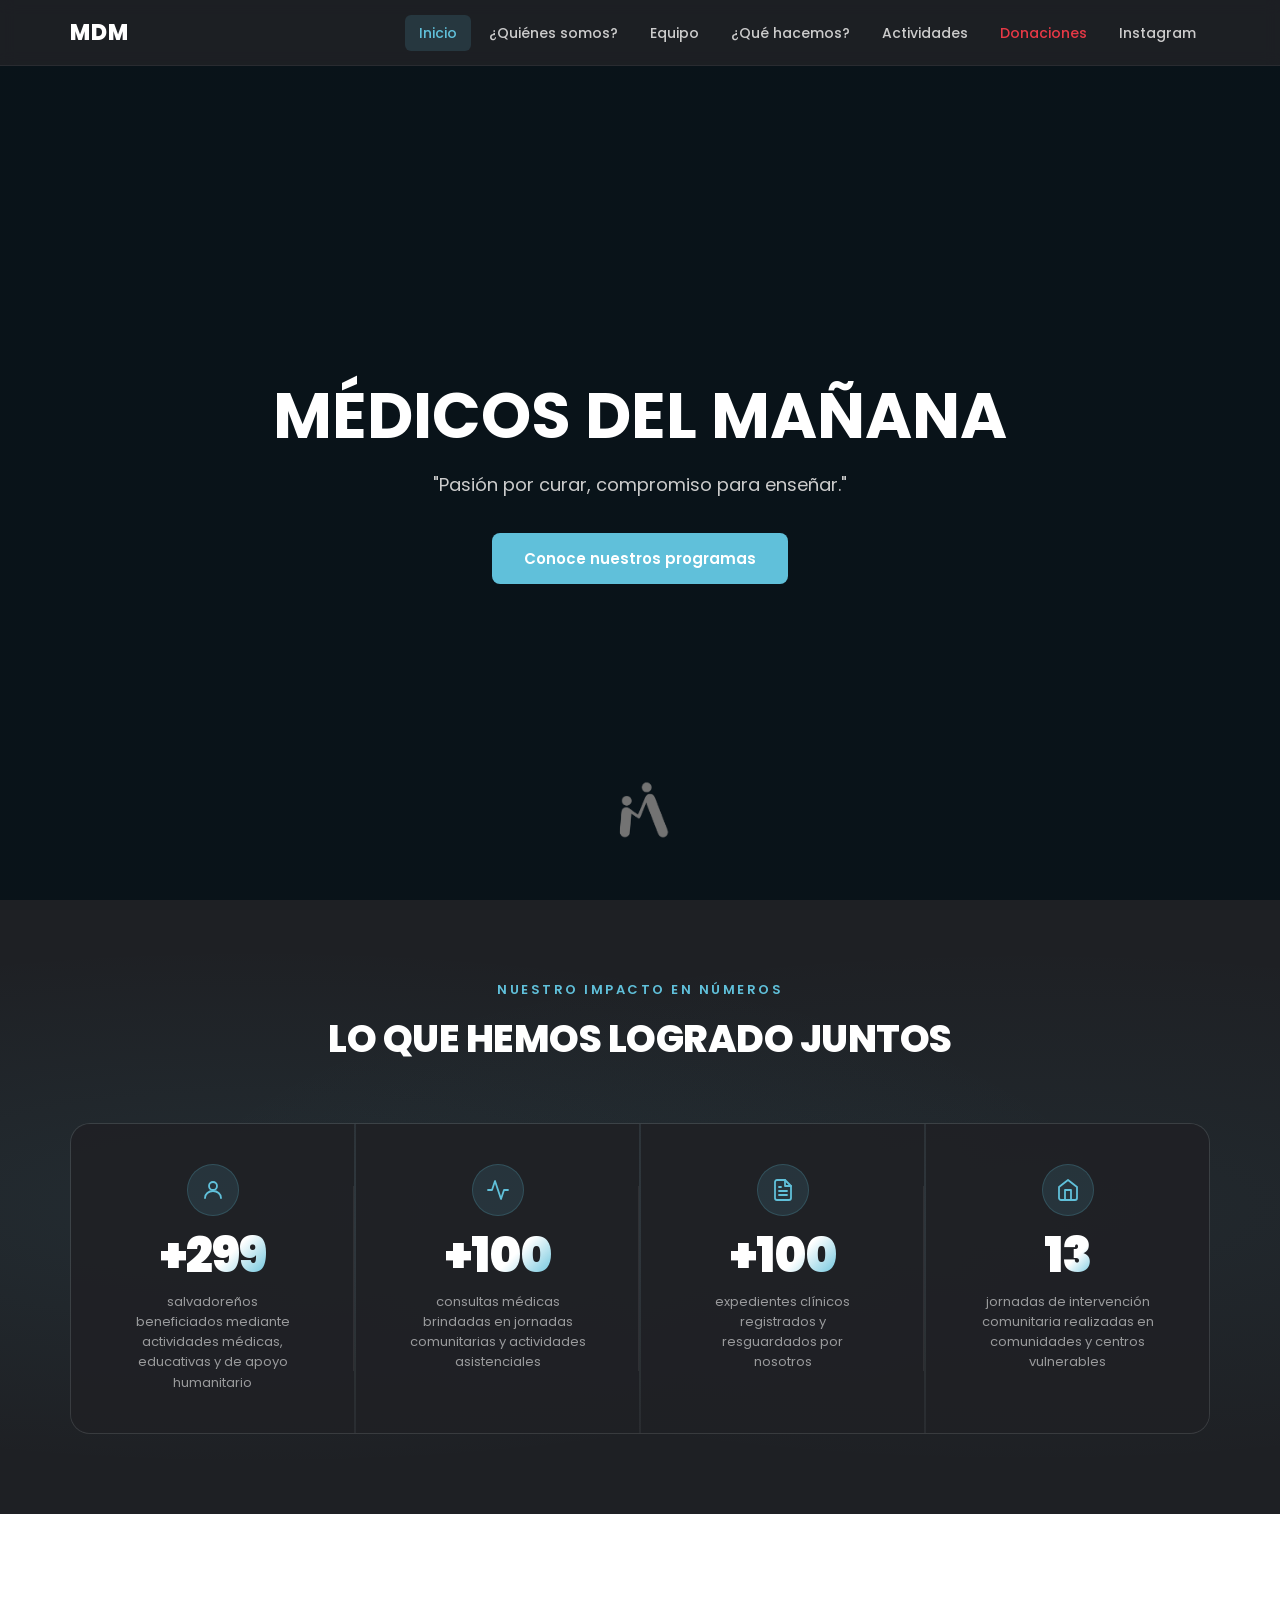
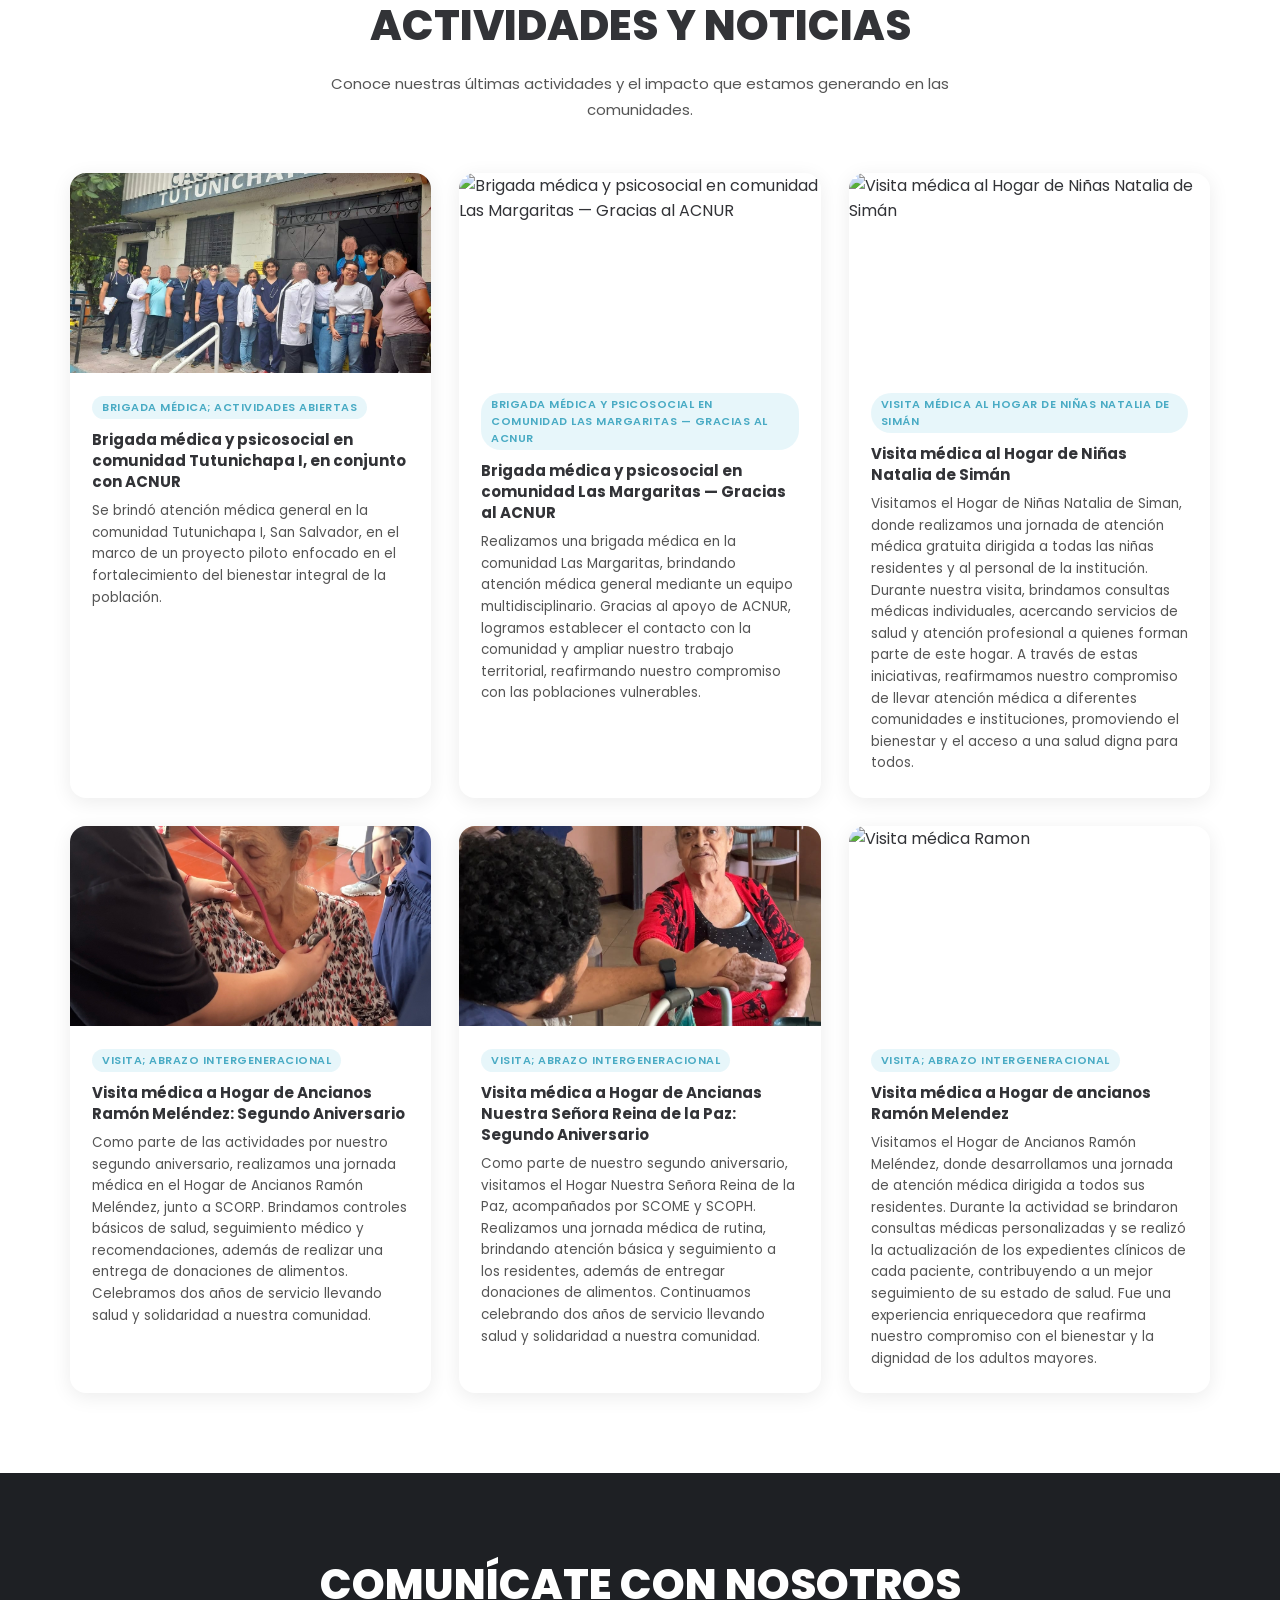
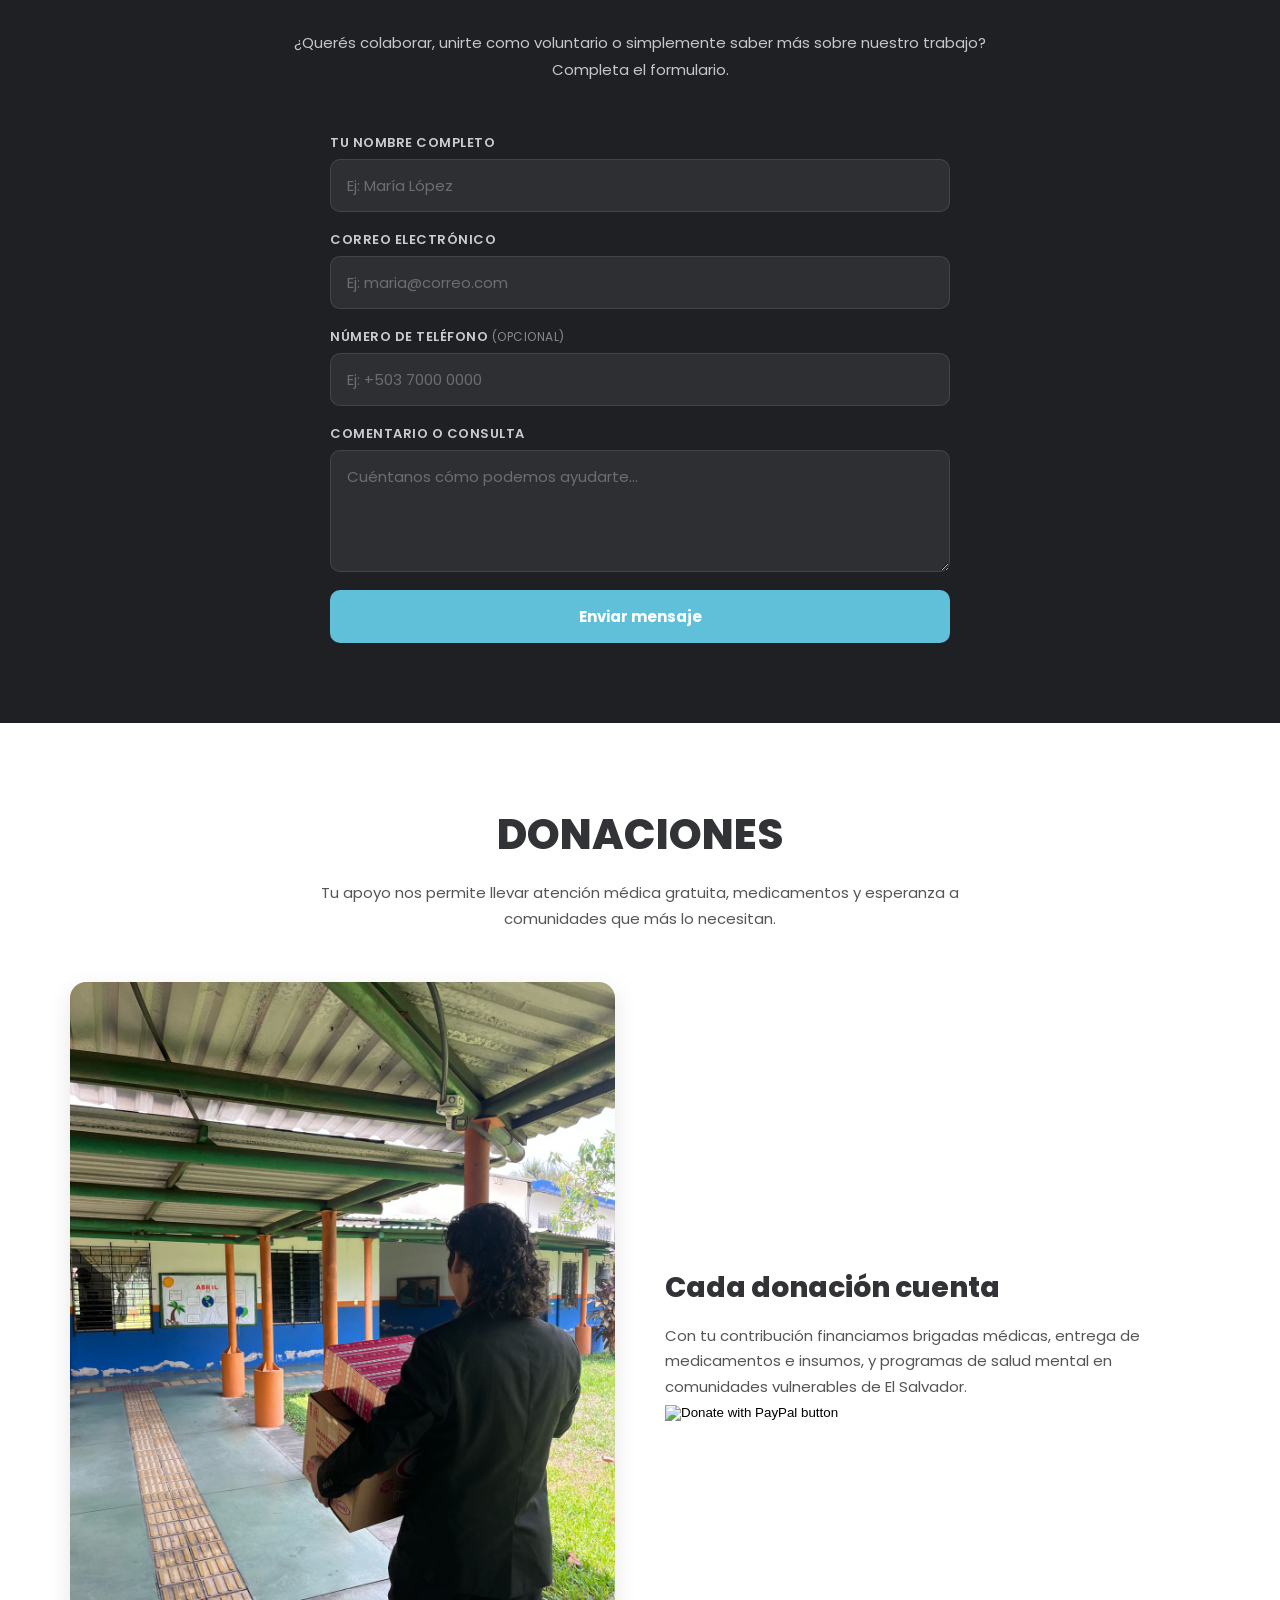
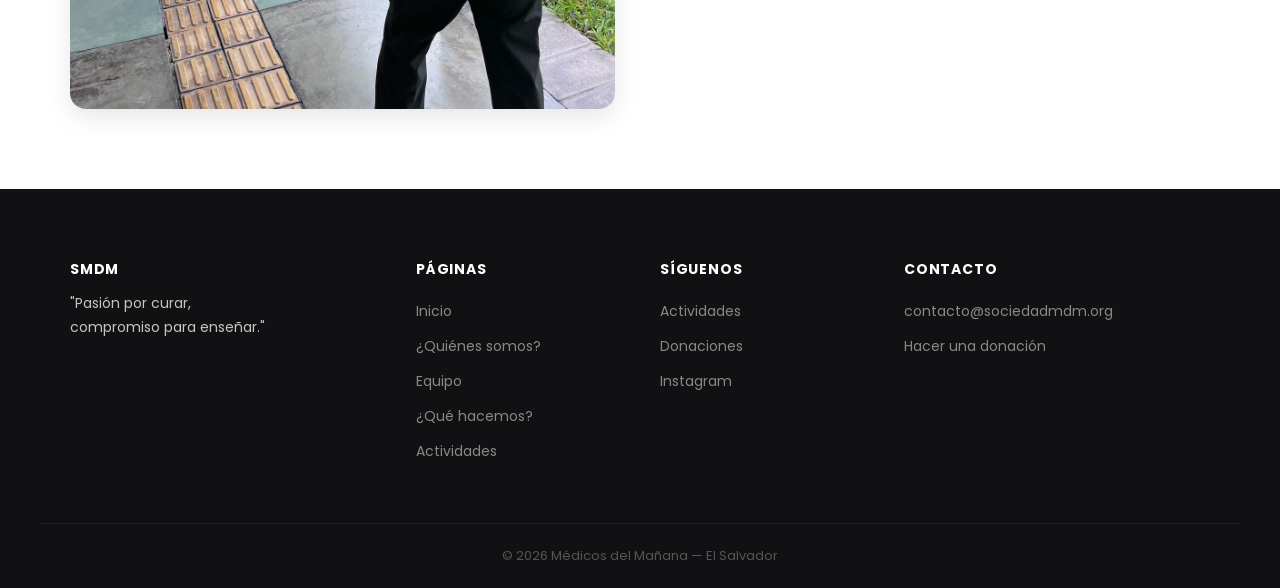
==== commit d0b3919e: "Add files via upload" ====
--- a/index.html
+++ b/index.html
@@ -111,7 +111,7 @@
               <polyline points="9 22 9 12 15 12 15 22"/>
             </svg>
           </div>
-          <div class="cifra-numero" data-target="12">0</div>
+          <div class="cifra-numero" data-target="13">0</div>
           <div class="cifra-descripcion">jornadas de intervención comunitaria realizadas en comunidades y centros vulnerables</div>
         </div>
 
@@ -137,6 +137,22 @@
             <p>Se brindó atención médica general en la comunidad Tutunichapa I, San Salvador, en el marco de un proyecto piloto enfocado en el fortalecimiento del bienestar integral de la población.</p>
           </div>
         </div>
+             <div class="card">
+          <img src="imagenes/LasMargaritas.JPEG" alt="Brigada médica y psicosocial en comunidad Las Margaritas — Gracias al ACNUR">
+          <div class="card-body">
+            <span class="card-tag">Brigada médica y psicosocial en comunidad Las Margaritas — Gracias al ACNUR</span>
+            <h3>Brigada médica y psicosocial en comunidad Las Margaritas — Gracias al ACNUR</h3>
+            <p>Realizamos una brigada médica en la comunidad Las Margaritas, brindando atención médica general mediante un equipo multidisciplinario. Gracias al apoyo de ACNUR, logramos establecer el contacto con la comunidad y ampliar nuestro trabajo territorial, reafirmando nuestro compromiso con las poblaciones vulnerables.</p>
+          </div>
+        </div>
+            <div class="card">
+          <img src="imagenes/Nataliadesiman.jpeg" alt="Visita médica al Hogar de Niñas Natalia de Simán">
+          <div class="card-body">
+            <span class="card-tag">Visita médica al Hogar de Niñas Natalia de Simán</span>
+            <h3>Visita médica al Hogar de Niñas Natalia de Simán</h3>
+            <p>Visitamos el Hogar de Niñas Natalia de Siman, donde realizamos una jornada de atención médica gratuita dirigida a todas las niñas residentes y al personal de la institución. Durante nuestra visita, brindamos consultas médicas individuales, acercando servicios de salud y atención profesional a quienes forman parte de este hogar. A través de estas iniciativas, reafirmamos nuestro compromiso de llevar atención médica a diferentes comunidades e instituciones, promoviendo el bienestar y el acceso a una salud digna para todos.</p>
+          </div>
+        </div>
                 <div class="card">
           <img src="imagenes/MelendezAniversario.PNG" alt="Visita médica RM">
           <div class="card-body">
@@ -169,23 +185,6 @@
             <span class="card-tag">Visita; Abrazo Intergeneracional</span>
             <h3>Visita médica a Hogar de ancianos Ramón Melendez</h3>
             <p>Visitamos el Hogar de Ancianos Ramón Meléndez, donde desarrollamos una jornada de atención médica dirigida a todos sus residentes. Durante la actividad se brindaron consultas médicas personalizadas y se realizó la actualización de los expedientes clínicos de cada paciente, contribuyendo a un mejor seguimiento de su estado de salud. Fue una experiencia enriquecedora que reafirma nuestro compromiso con el bienestar y la dignidad de los adultos mayores.</p>
-          </div>
-        </div>
- <div class="card">
-          <img src="imagenes/ZARAGOZACRJ.jpg" alt="Visita médica zaragoza">
-          <div class="card-body">
-            <span class="card-tag">Visita; Abrazo Intergeneracional</span>
-            <h3>Visita médica a Hogar Rotario para Adultos Mayores "Giuseppe Angelucci" en Zaragoza </h3>
-            <p>Visitamos el Hogar Rotario para Adultos Mayores "Giuseppe Angelucci", donde desarrollamos una jornada integral en colaboración con Cruz Roja Juventud y las Damas Voluntarias. Durante la actividad se brindaron consultas médicas personalizadas y se realizó la actualización de los expedientes clínicos de cada residente. Además, compartimos un espacio de convivencia mediante juegos lúdicos, bailes y diversas dinámicas recreativas, creando momentos de alegría y fortaleciendo los lazos con los adultos mayores.</p>
-          </div>
-        </div>
-
-        <div class="card">
-          <img src="imagenes/CasaSantaMartaSMDM.jpeg" alt="Visita médica tonacatepeque">
-          <div class="card-body">
-            <span class="card-tag">Visita; Abrazo Intergeneracional</span>
-            <h3>Visita médica a Casa Santa Marta en Toncacatepeque</h3>
-            <p>Visitamos la Casa Santa Marta en Toncacatepeque, una residencia de ancianos que nos recibió con muchísimo cariño. Se brindaron consultas médicas gratuitas a cada uno de los residentes, además se entregaron distintos insumos como parte de nuestro apoyo a la casa.</p>
           </div>
         </div>
 
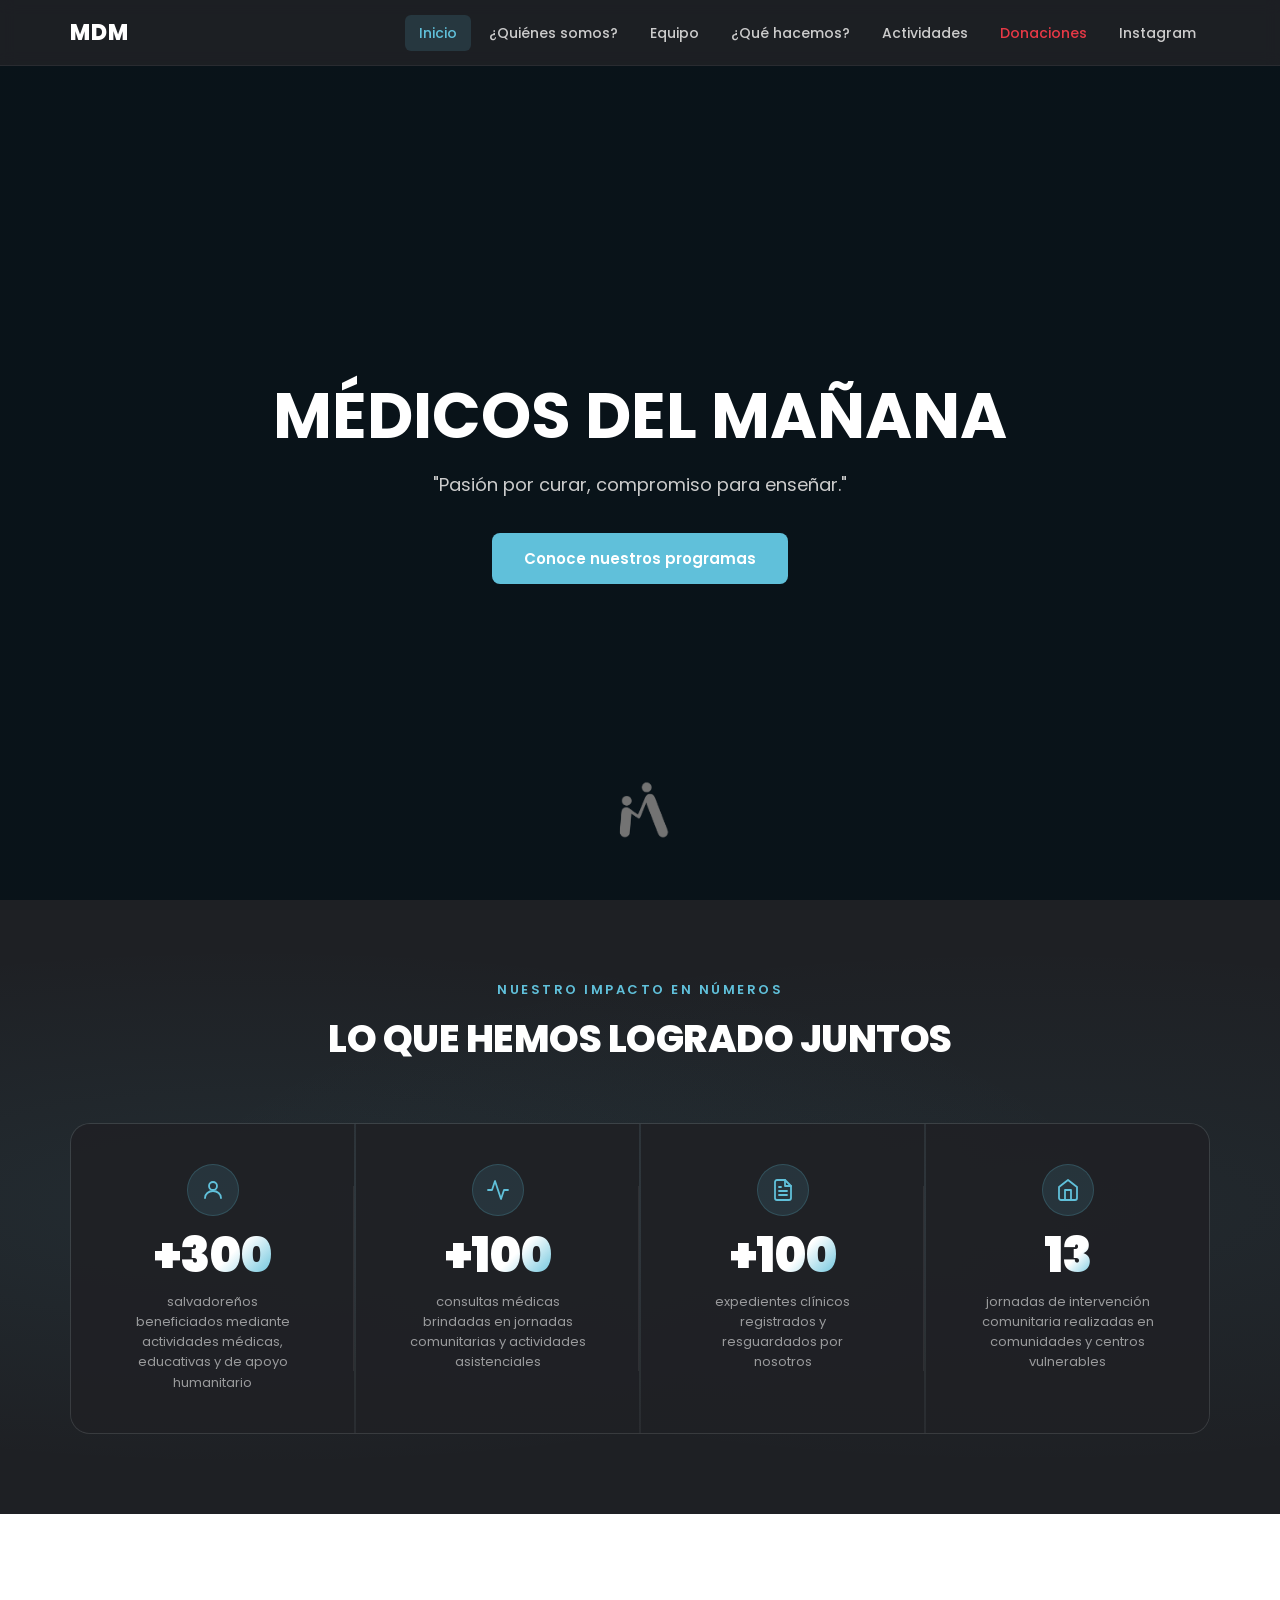
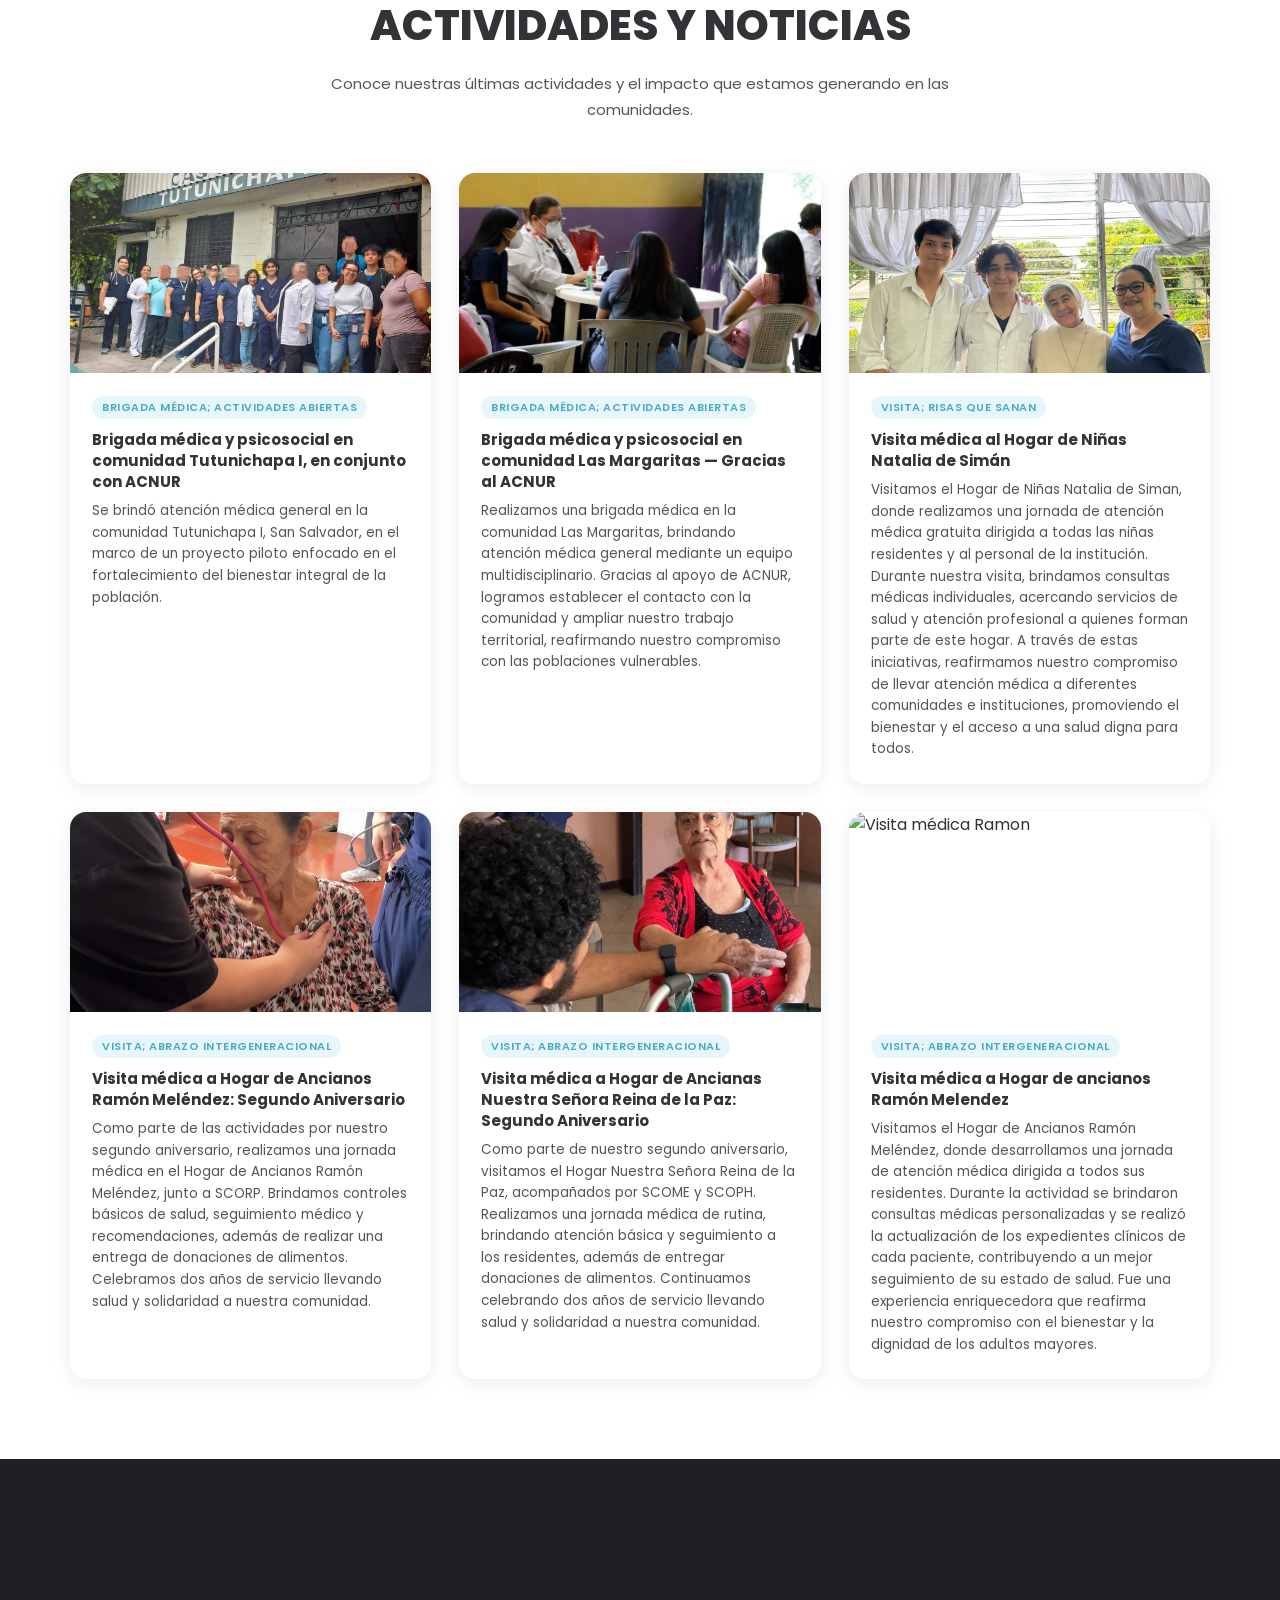
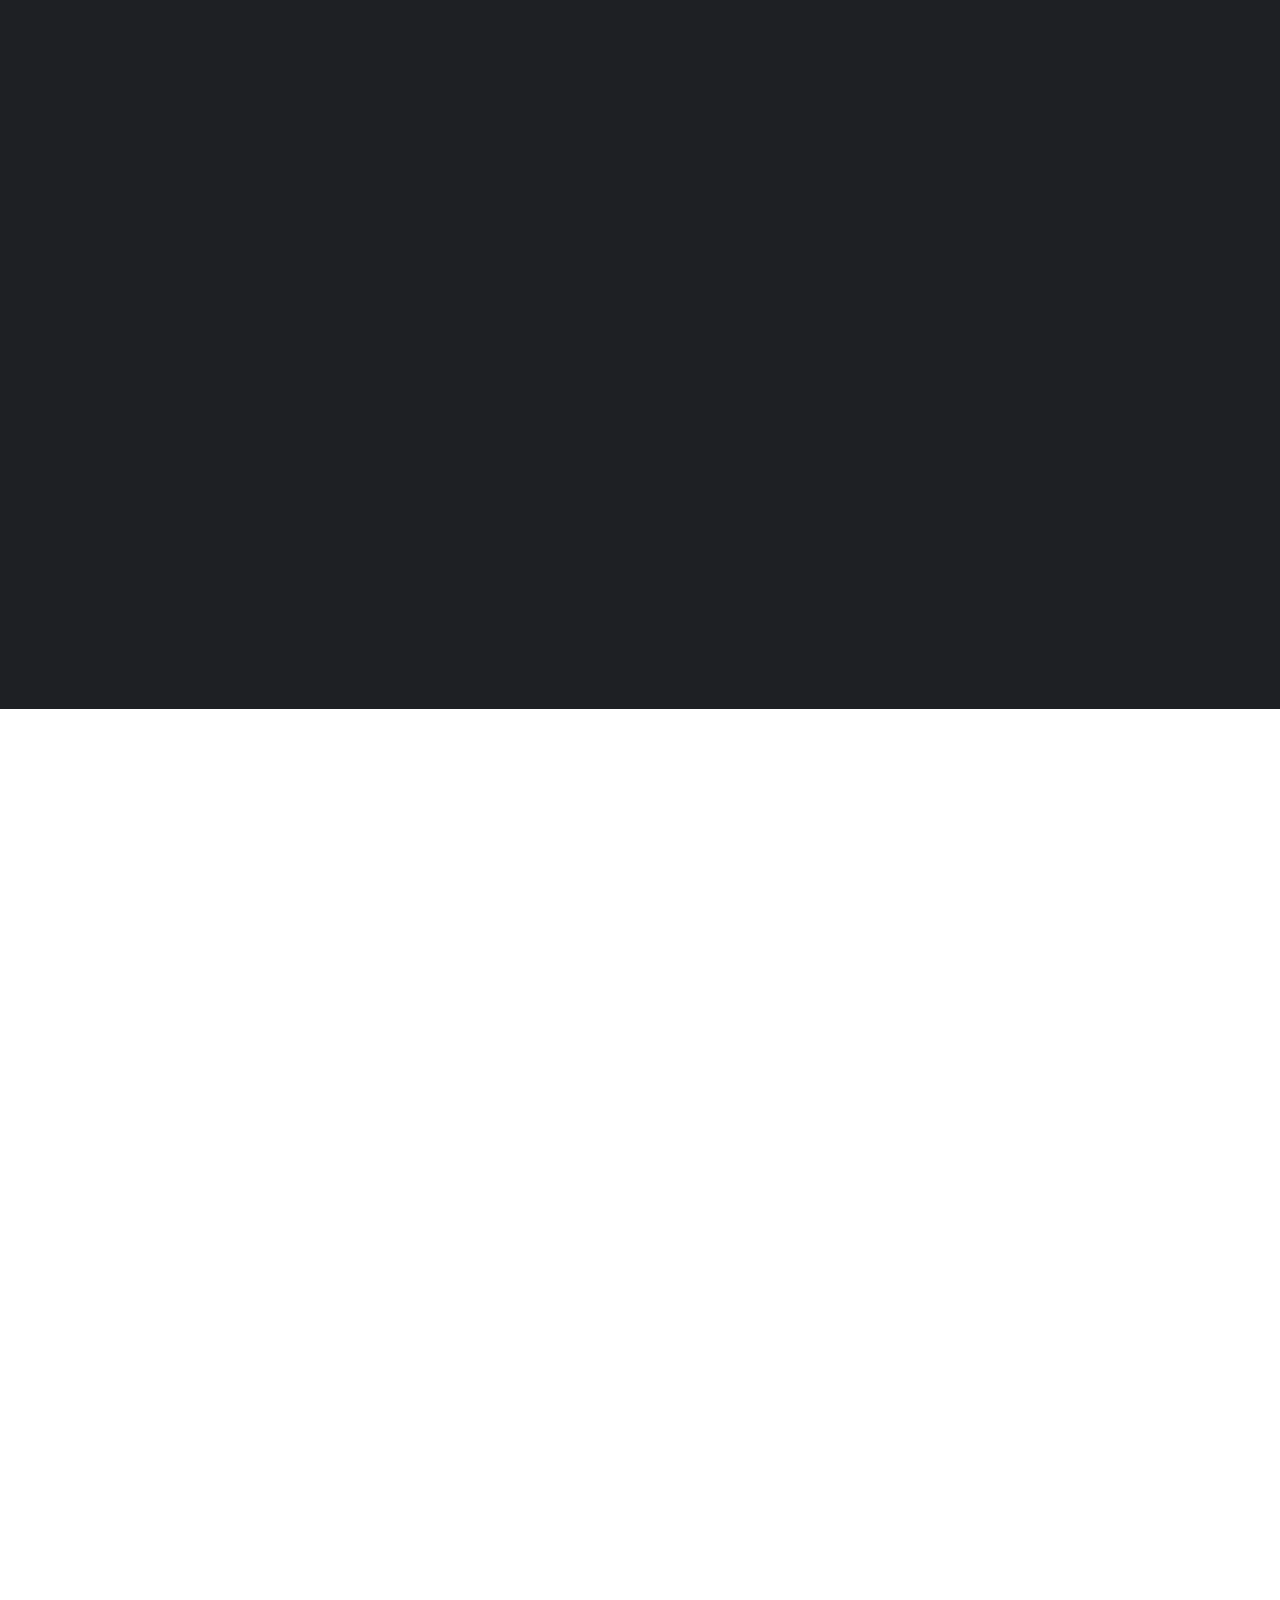
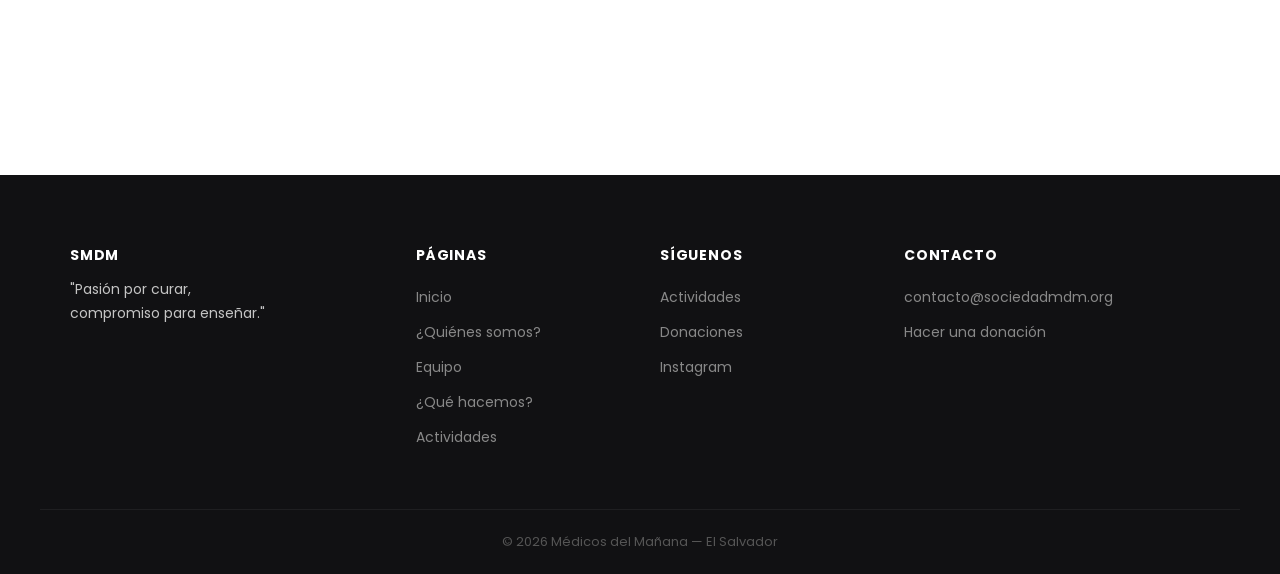
==== commit 671fa9d1: "Add files via upload" ====
--- a/index.html
+++ b/index.html
@@ -140,7 +140,7 @@
              <div class="card">
           <img src="imagenes/LasMargaritas.JPEG" alt="Brigada médica y psicosocial en comunidad Las Margaritas — Gracias al ACNUR">
           <div class="card-body">
-            <span class="card-tag">Brigada médica y psicosocial en comunidad Las Margaritas — Gracias al ACNUR</span>
+            <span class="card-tag">Brigada Médica; Actividades Abiertas</span>
             <h3>Brigada médica y psicosocial en comunidad Las Margaritas — Gracias al ACNUR</h3>
             <p>Realizamos una brigada médica en la comunidad Las Margaritas, brindando atención médica general mediante un equipo multidisciplinario. Gracias al apoyo de ACNUR, logramos establecer el contacto con la comunidad y ampliar nuestro trabajo territorial, reafirmando nuestro compromiso con las poblaciones vulnerables.</p>
           </div>
@@ -148,7 +148,7 @@
             <div class="card">
           <img src="imagenes/Nataliadesiman.jpeg" alt="Visita médica al Hogar de Niñas Natalia de Simán">
           <div class="card-body">
-            <span class="card-tag">Visita médica al Hogar de Niñas Natalia de Simán</span>
+            <span class="card-tag">Visita; Risas que Sanan</span>
             <h3>Visita médica al Hogar de Niñas Natalia de Simán</h3>
             <p>Visitamos el Hogar de Niñas Natalia de Siman, donde realizamos una jornada de atención médica gratuita dirigida a todas las niñas residentes y al personal de la institución. Durante nuestra visita, brindamos consultas médicas individuales, acercando servicios de salud y atención profesional a quienes forman parte de este hogar. A través de estas iniciativas, reafirmamos nuestro compromiso de llevar atención médica a diferentes comunidades e instituciones, promoviendo el bienestar y el acceso a una salud digna para todos.</p>
           </div>
